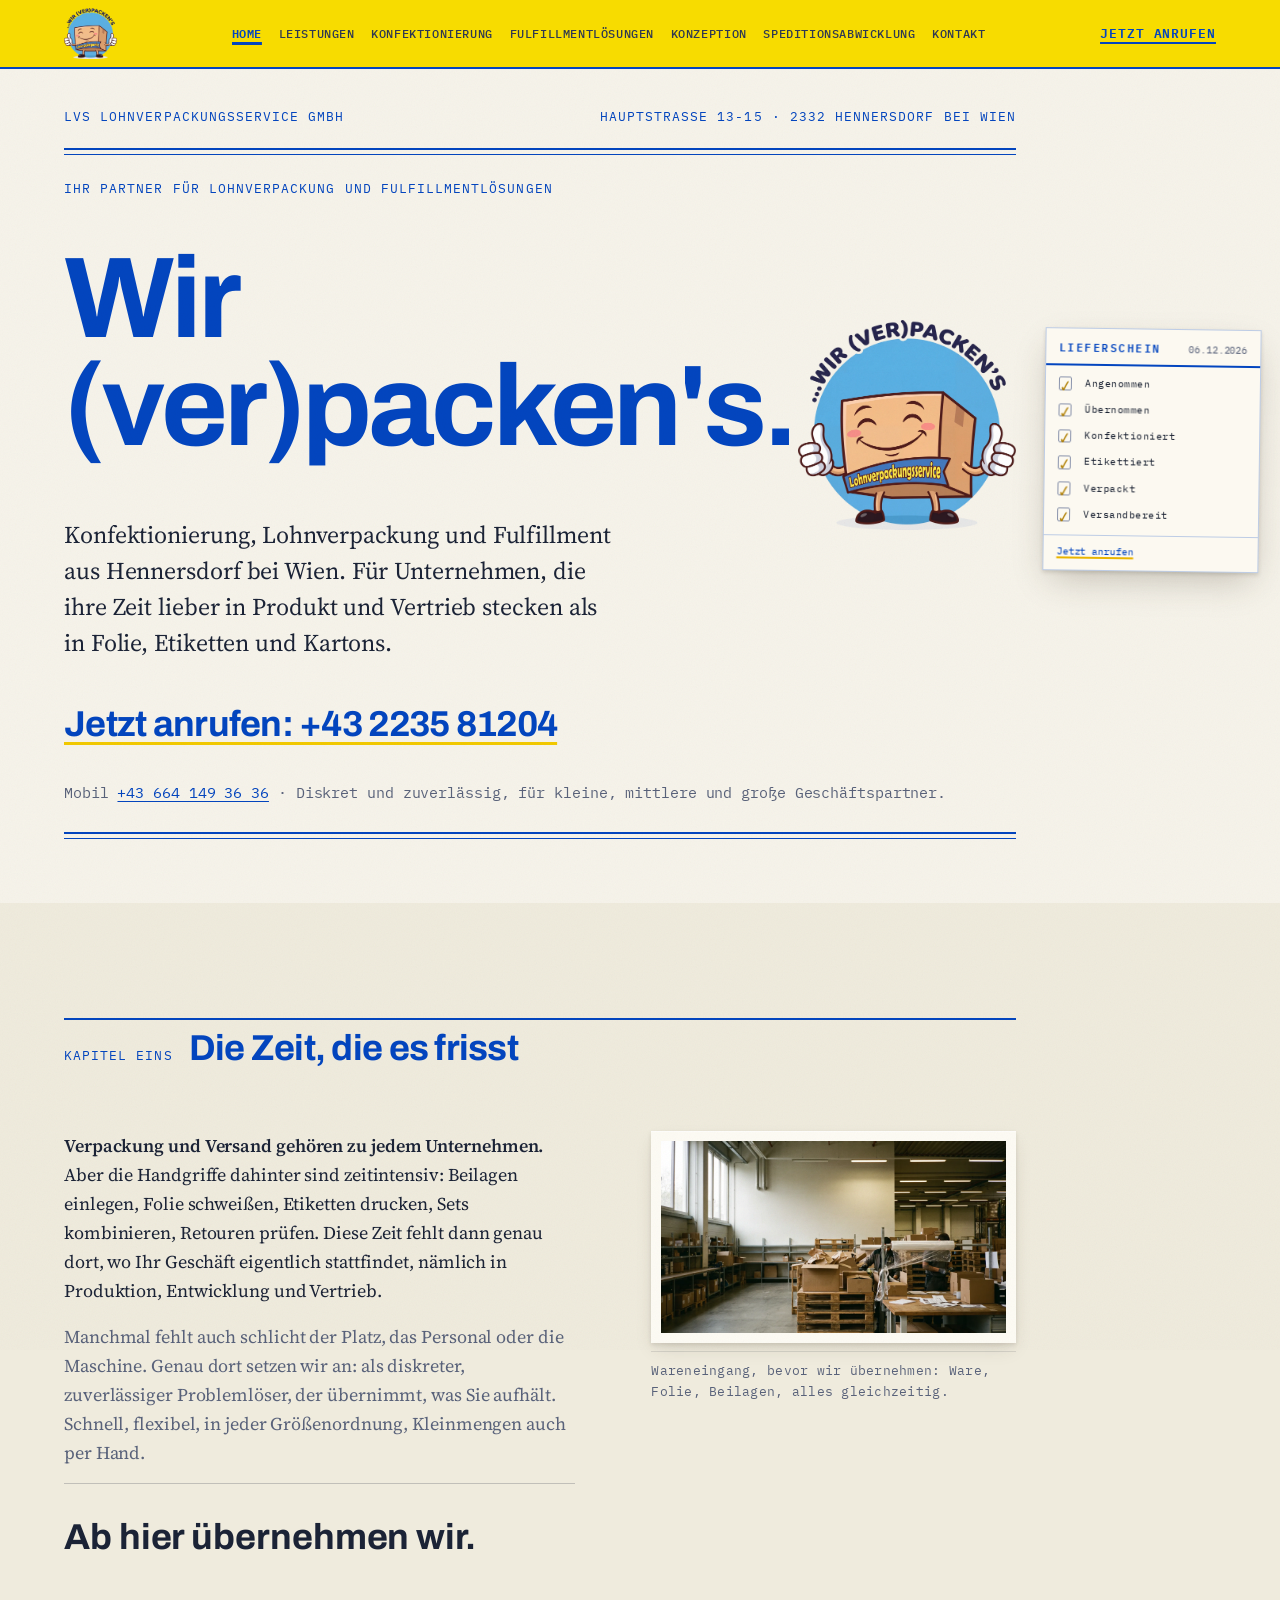
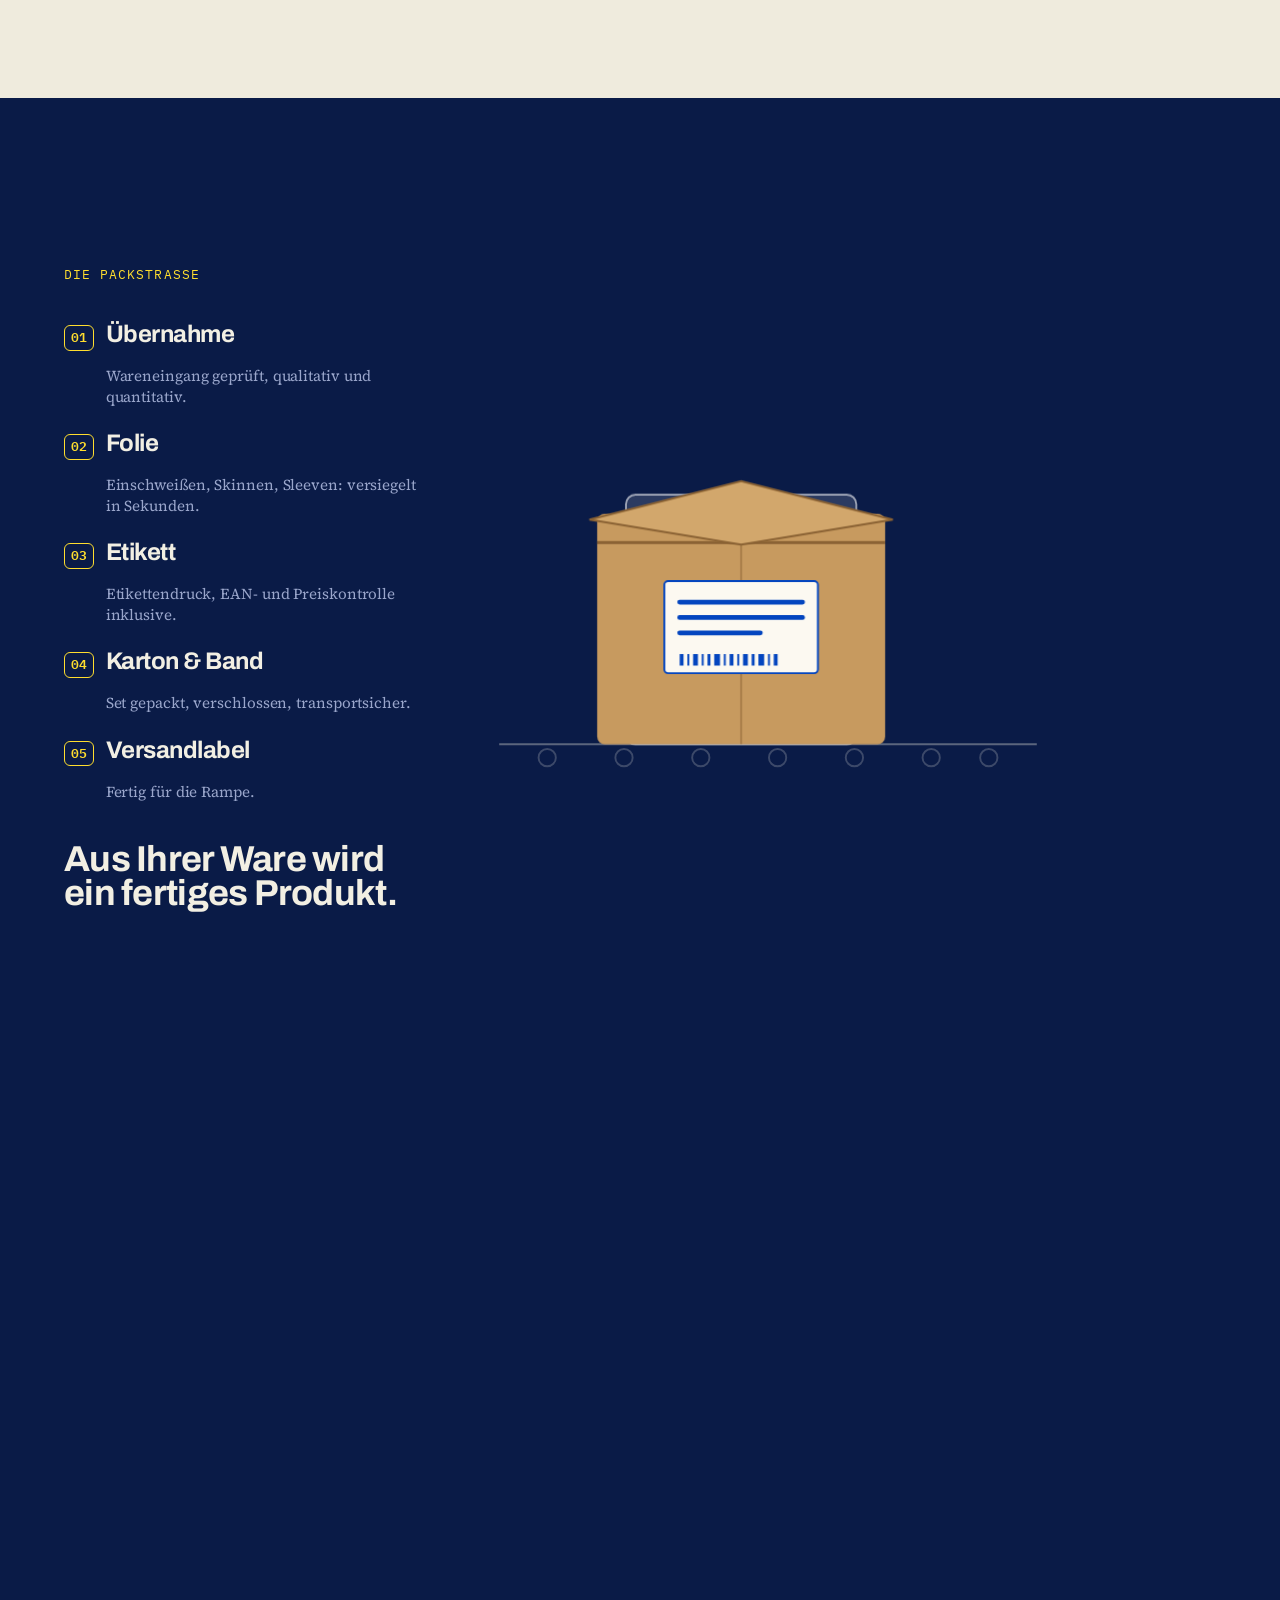
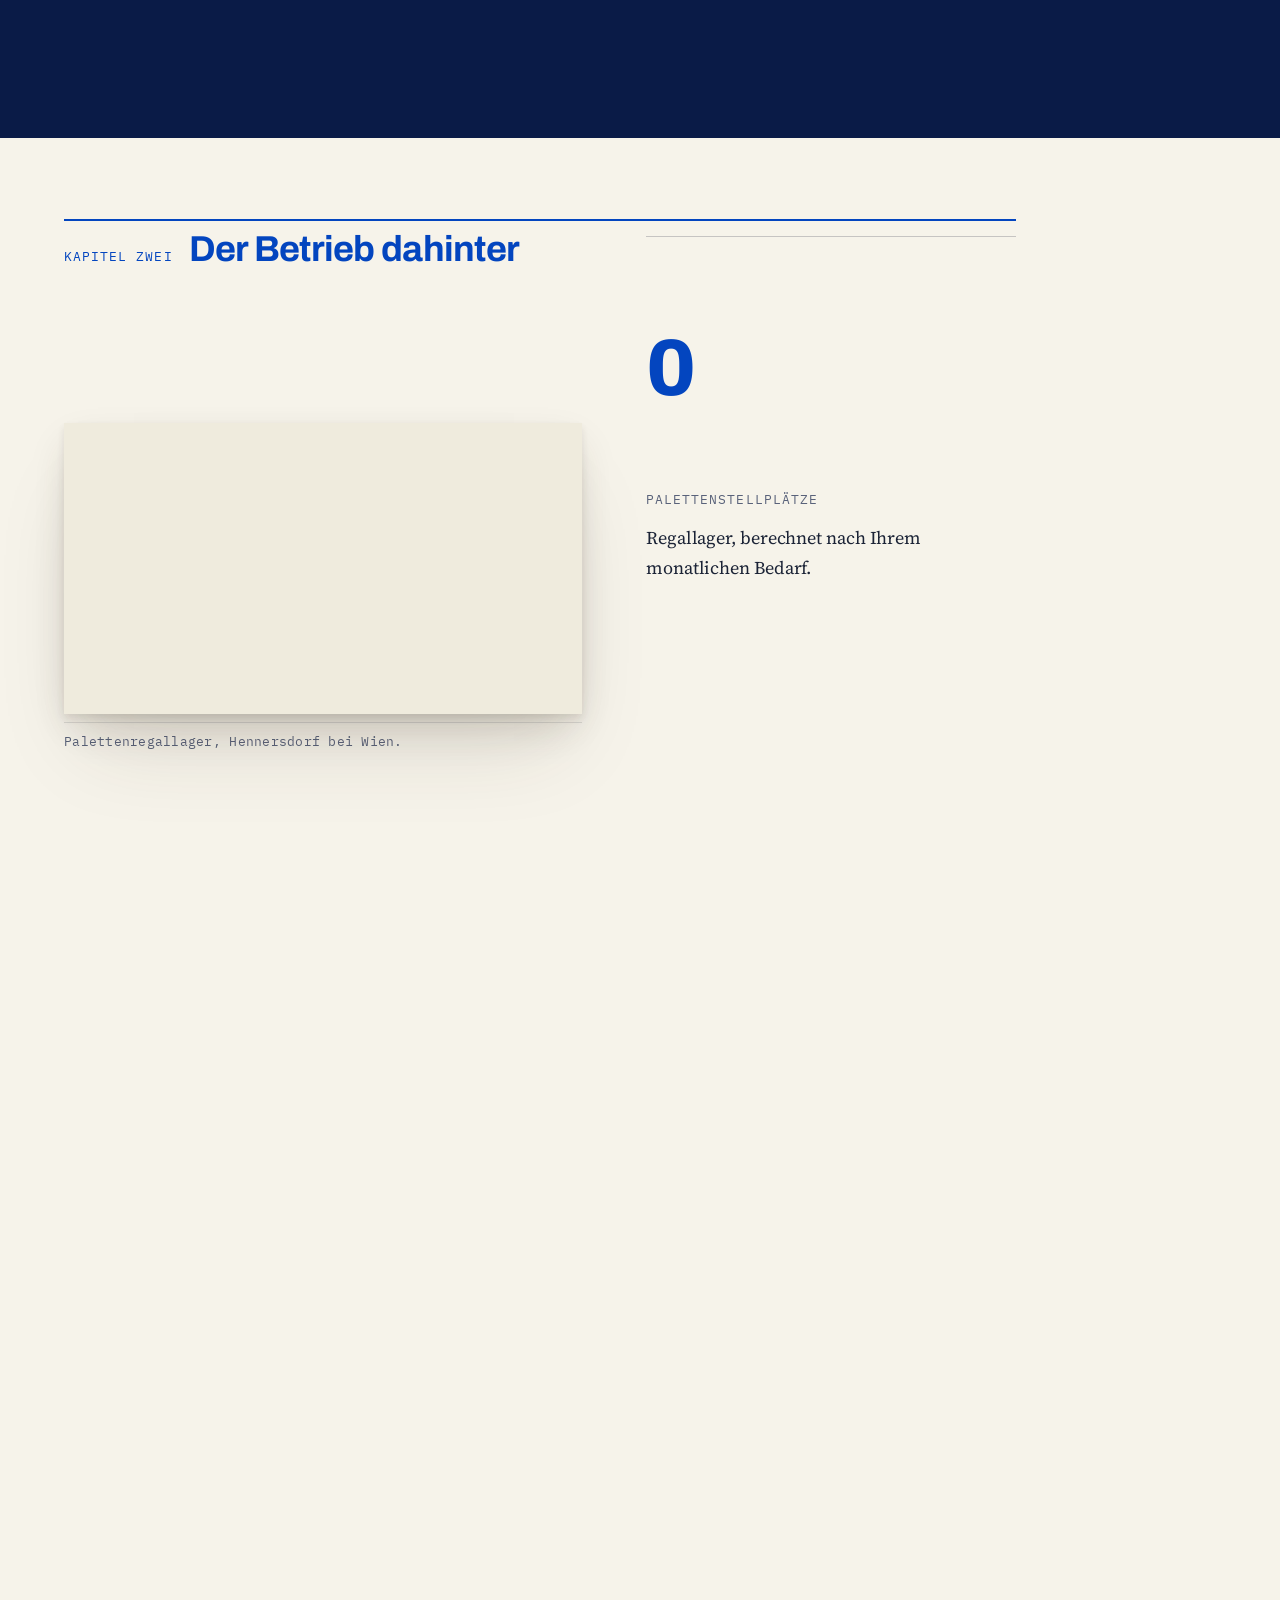
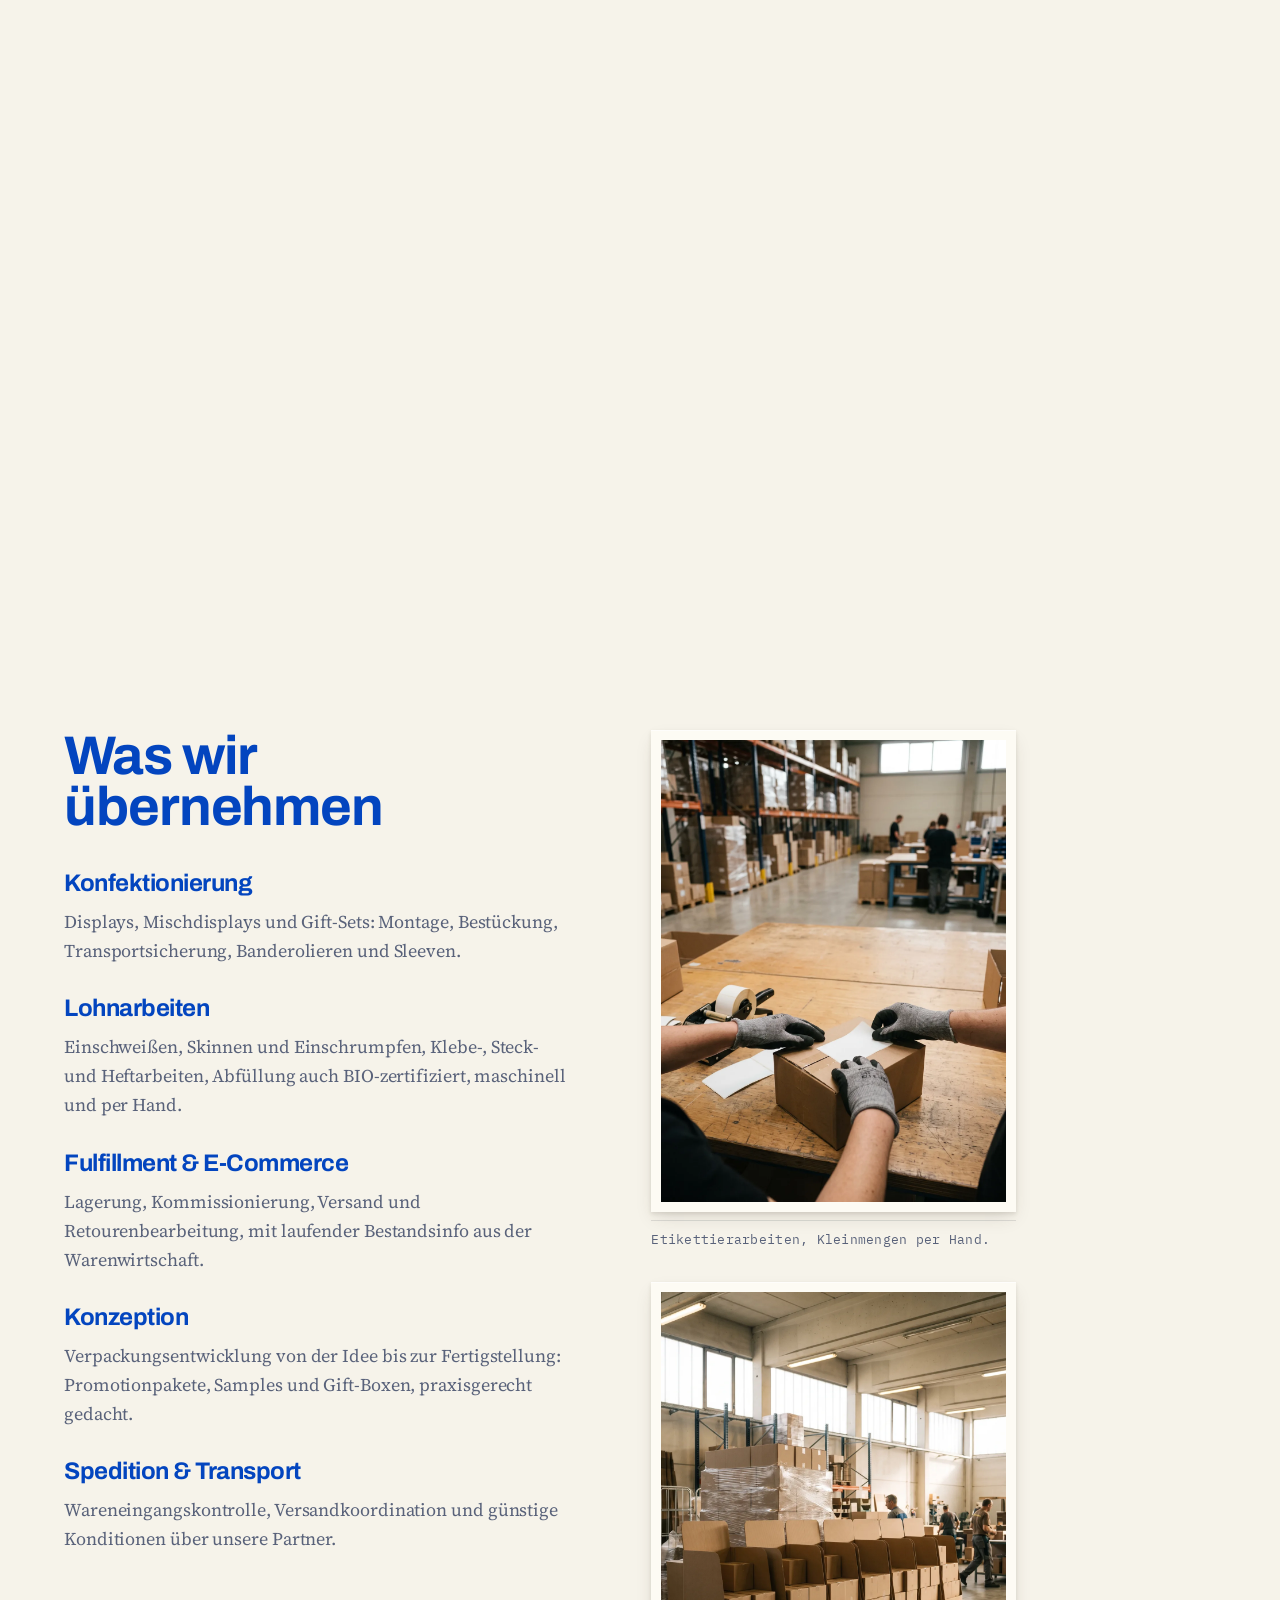
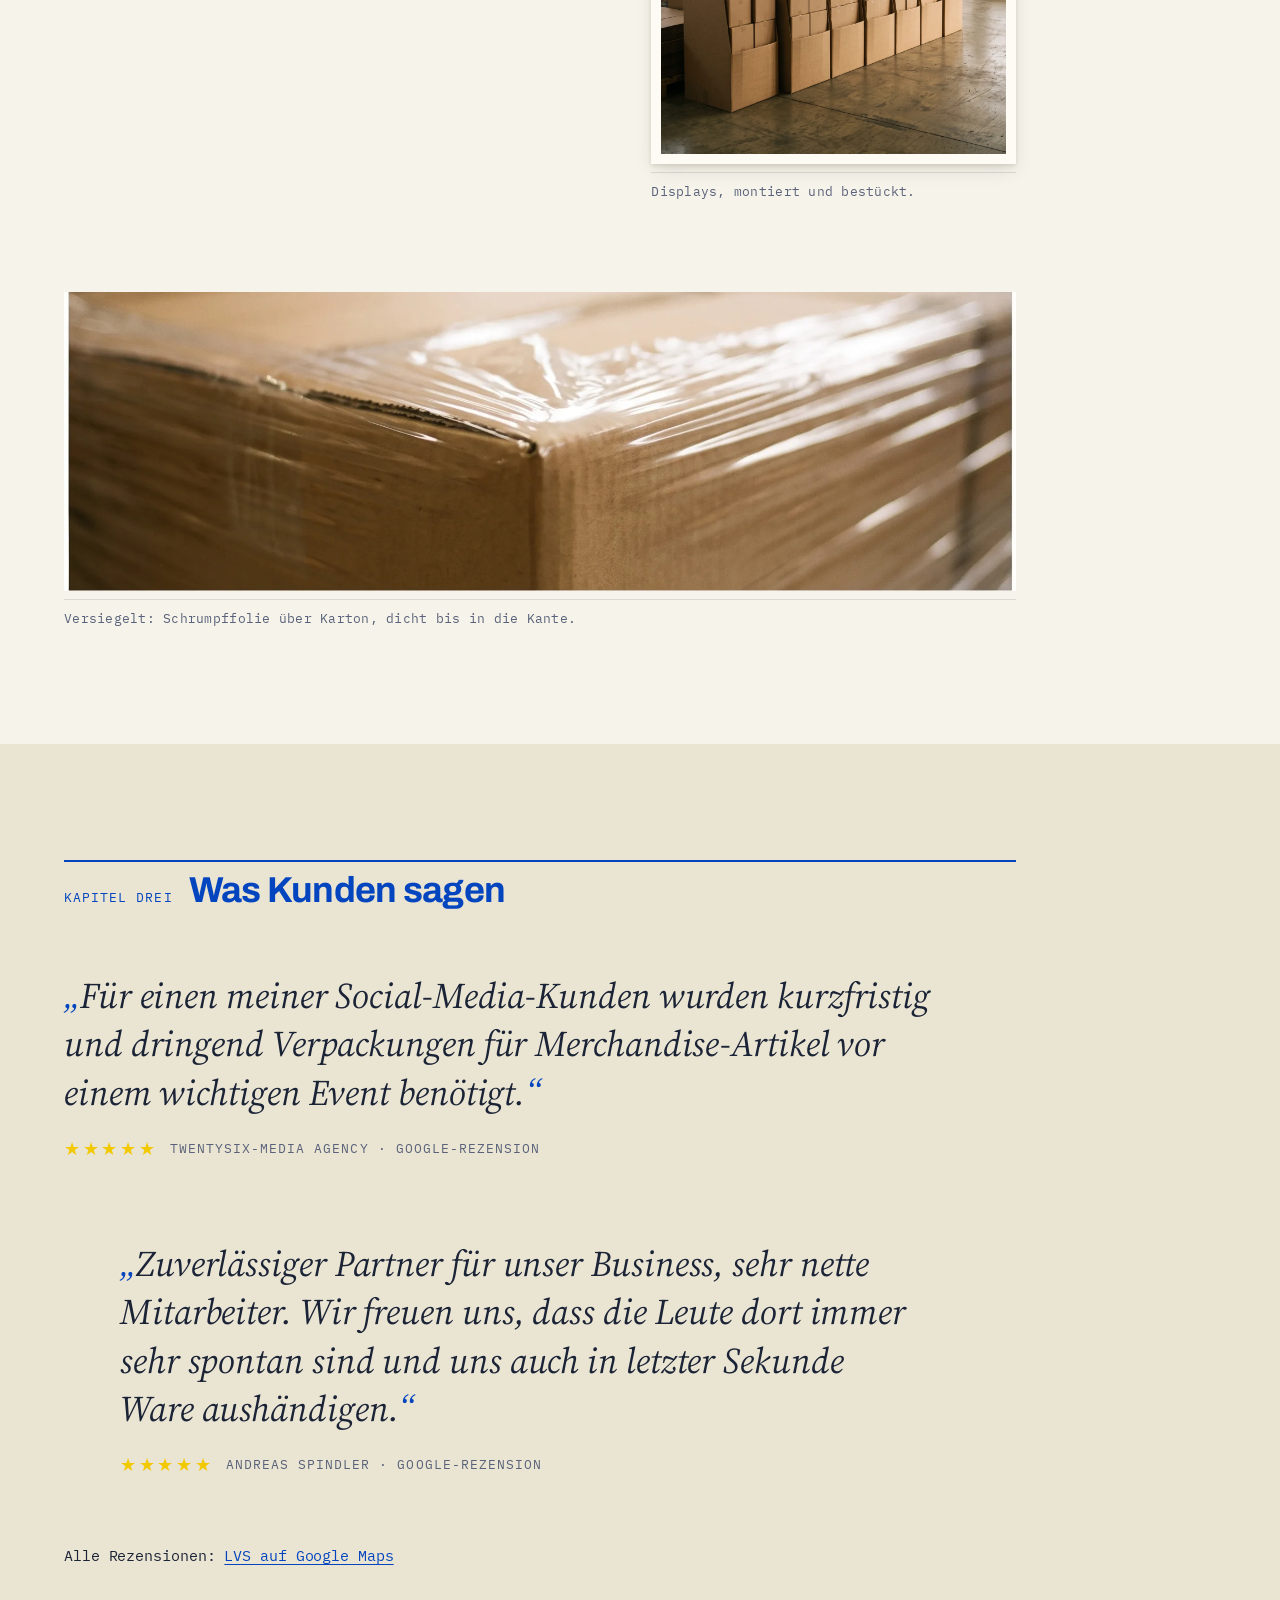
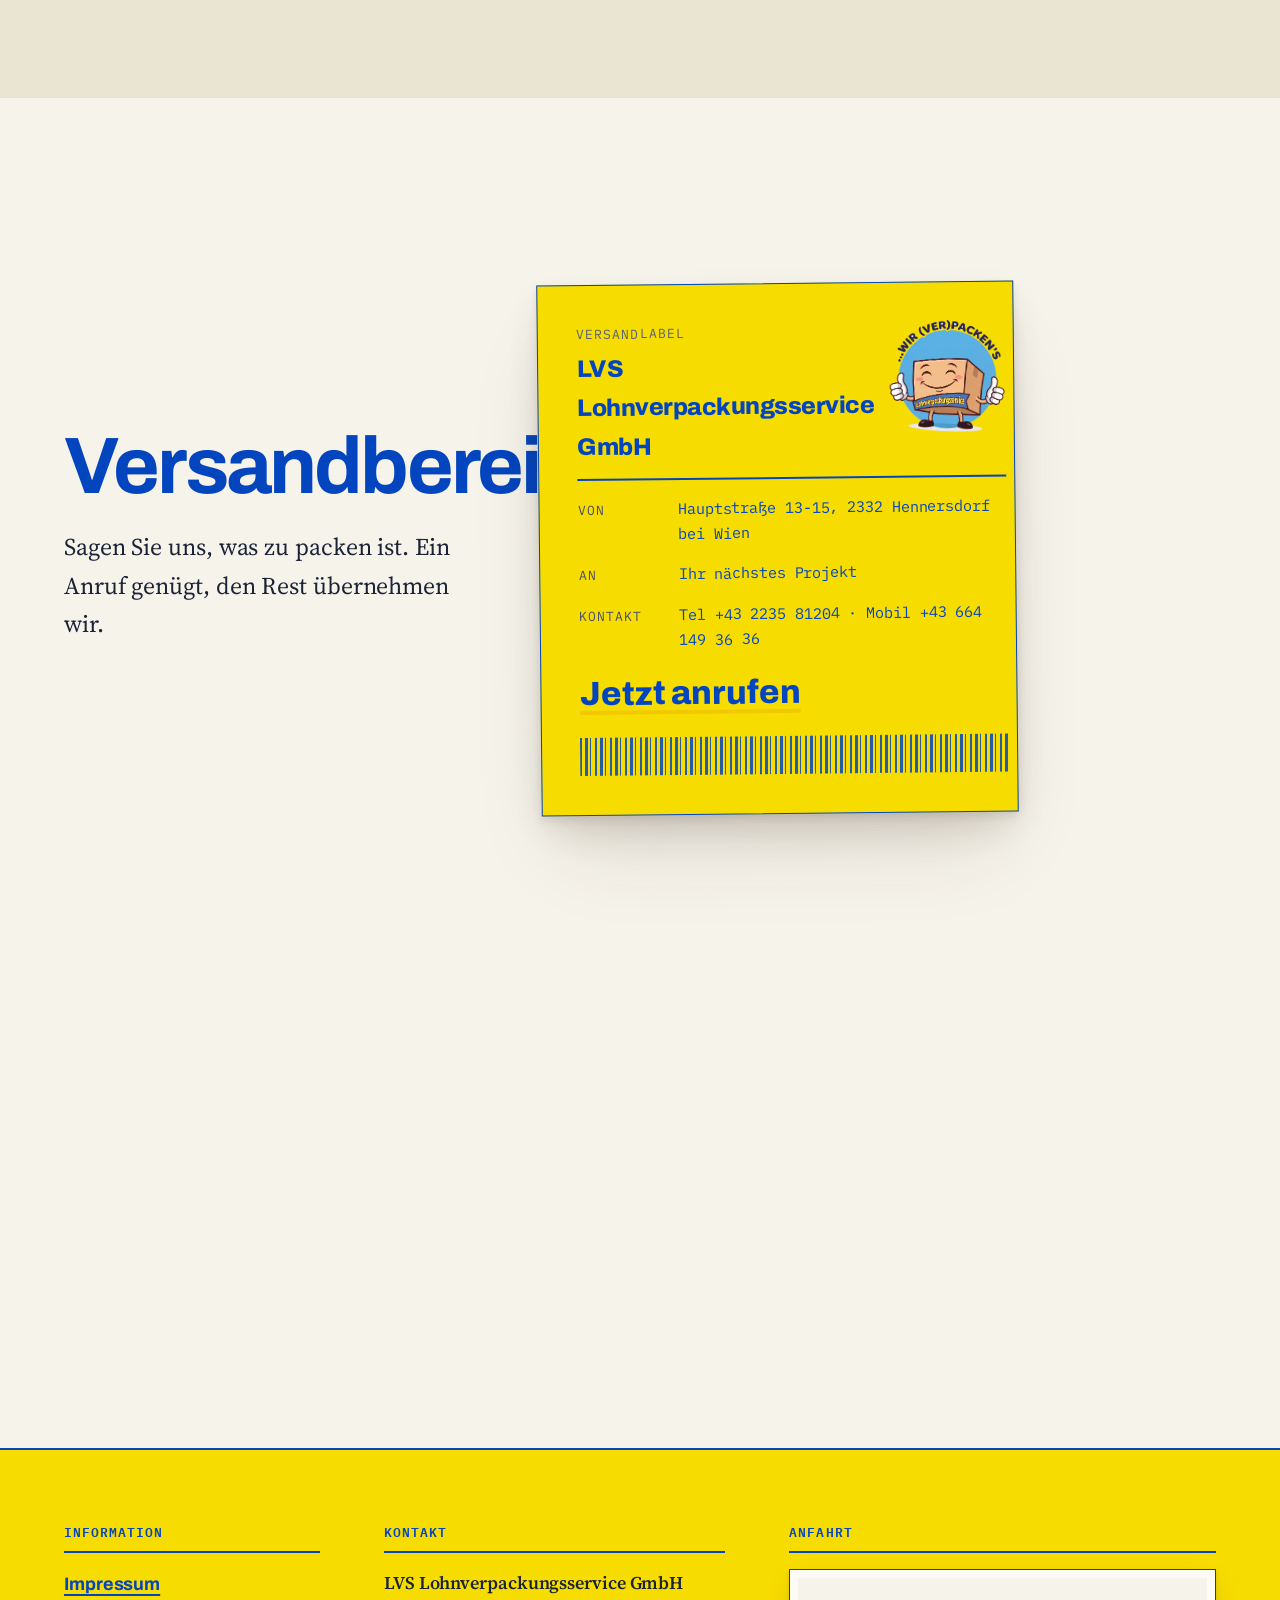
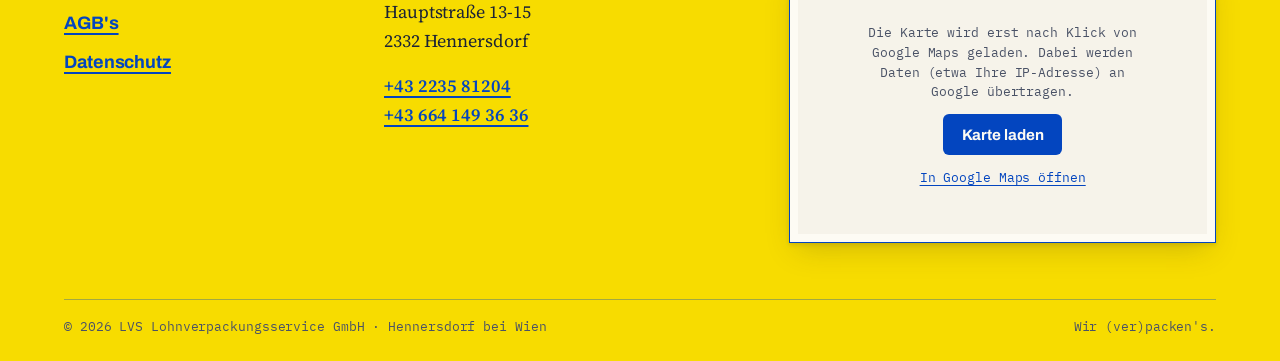
==== index.html @ 669ed577 "LVS Lohnverpackungsservice: Website-Relaunch Co-Authored-By: Claude Fable 5 <noreply@anthropic.com>" ====
<!doctype html>
<html lang="de">
<head>
<meta charset="utf-8">
<meta name="viewport" content="width=device-width, initial-scale=1, viewport-fit=cover">
<title>LVS Lohnverpackungsservice · Konfektionierung &amp; Fulfillment, Hennersdorf bei Wien</title>
<meta name="description" content="Konfektionierung, Lohnverpackung und Fulfillment aus Hennersdorf bei Wien. LVS Lohnverpackungsservice GmbH: Wir (ver)packen's.">
<link rel="icon" href="data:image/svg+xml,<svg xmlns='http://www.w3.org/2000/svg' viewBox='0 0 32 32'><rect width='32' height='32' rx='6' fill='%230345BF'/><rect x='7' y='10' width='18' height='13' rx='2' fill='%23F7DC00'/><path d='M7 14h18' stroke='%230345BF' stroke-width='2'/></svg>">
<link rel="stylesheet" href="assets/fonts.css">
<link rel="stylesheet" href="scrollcraft.css">
<link rel="stylesheet" href="site.css">
<style>
  /* ================= Startseite (Tokens + gemeinsames Vokabular: site.css) == */

  /* ================= Titelseite ================= */
  .cover { min-height: calc(100svh - var(--hdr-h)); display: flex; flex-direction: column; justify-content: space-between; padding-block: var(--sc-5) var(--sc-8); }
  .cover__mast { display: grid; gap: var(--sc-2); }
  .cover__main { display: grid; grid-template-columns: minmax(0, 1fr) auto; gap: clamp(3rem, 8vw, 9rem); align-items: center; }
  .cover__logo { width: clamp(10rem, 17vw, 15rem); height: auto; justify-self: end; }
  .cover__body { display: grid; gap: var(--sc-6); max-width: 62rem; }
  .cover__body h1 { font-size: var(--sc-t-4xl); }
  .cover__stand { font-size: var(--sc-t-lg); line-height: 1.5; max-width: 46ch; color: var(--sc-ink); }
  .cover__foot { display: grid; gap: var(--sc-3); }
  .cover__alt { font-family: var(--sc-font-mono); font-size: var(--sc-t-sm); color: var(--sc-ink-soft); }
  .cover__alt a { color: var(--lvs-blue); }

  /* ================= Kapitel: Spreads ================= */
  .spread { display: grid; grid-template-columns: minmax(0, 7fr) minmax(0, 5fr); gap: clamp(2rem, 6vw, 6rem); align-items: start; }
  .spread--flip { grid-template-columns: minmax(0, 5fr) minmax(0, 7fr); }
  .prose { font-size: var(--sc-t-base); max-width: var(--sc-measure); }
  .prose p { margin: 0 0 var(--sc-4); color: var(--sc-ink); }
  .prose .quiet { color: var(--sc-ink-soft); }
  .turn {
    font-family: var(--sc-font-display); font-weight: 700;
    font-size: var(--sc-t-xl); color: var(--lvs-blue);
    border-top: 1px solid var(--sc-hairline-strong);
    padding-top: var(--sc-5); margin-top: var(--sc-6);
  }

  /* ================= Packstraße (Peak) ================= */
  .pack-stage { display: grid; align-content: center; }
  .pack-grid {
    width: 100%; max-width: var(--sc-maxw); margin-inline: auto; padding-inline: var(--sc-gutter);
    padding-block: calc(var(--hdr-h) + 1.5rem) 1.5rem;
    display: grid; grid-template-columns: minmax(15rem, 22rem) minmax(0, 1fr);
    gap: clamp(1.5rem, 5vw, 5rem); align-items: center; height: 100%;
  }
  .stations { display: grid; gap: clamp(0.8rem, 1.9vh, 1.4rem); align-content: center; }
  .station { display: grid; grid-template-columns: auto 1fr; gap: var(--sc-3); align-items: baseline; }
  .station__no {
    font-family: var(--sc-font-mono); font-size: var(--sc-t-xs); font-weight: 600;
    color: var(--sc-accent); border: 1px solid currentColor; border-radius: var(--sc-r-sm);
    padding: 0.1em 0.45em;
  }
  .station__name { font-family: var(--sc-font-display); font-weight: 700; font-size: var(--sc-t-lg); letter-spacing: var(--sc-track-snug); }
  .station__note { grid-column: 2; font-size: var(--sc-t-sm); line-height: 1.35; color: var(--sc-ink-soft); font-family: var(--sc-font-text); }
  .pack-close { margin-top: clamp(1rem, 2.6vh, 2rem); }
  .pack-close .sc-display { color: var(--sc-ink); font-size: var(--sc-t-xl); }

  /* Das Objekt: Montage unter dem Rad. Alle Fenster laufen über --sc-p. */
  .parcel-wrap { display: grid; place-items: center; }
  .parcel { width: min(50vw, 64vh, 38rem); aspect-ratio: 1; position: relative; }
  .parcel svg { width: 100%; height: 100%; overflow: visible; }

  #packstrasse {
    --p: var(--sc-p, 0);
    --arrive: clamp(0, (var(--p) - 0.015) * 6, 1);
    --foil:  clamp(0, (var(--p) - 0.16) * 6.5, 1);
    --lab:   clamp(0, (var(--p) - 0.38) * 7,   1);
    --boxf:  clamp(0, (var(--p) - 0.56) * 9,   1);
    --lid:   clamp(0, (var(--p) - 0.68) * 13,  1);
    --tape:  clamp(0, (var(--p) - 0.76) * 13,  1);
    --ship:  clamp(0, (var(--p) - 0.85) * 15,  1);
    --slide: calc(var(--p) * 3.5rem - 1.75rem);
  }
  .parcel__g { transform: translateX(var(--slide)); }
  .pk-foil    { opacity: var(--foil); }
  .pk-foil-gloss { transform: translateX(calc((1 - var(--foil)) * -140px)); opacity: calc(var(--foil) * 0.9); }
  .pk-label   { opacity: var(--lab); transform: translate(calc((1 - var(--lab)) * 90px), calc((1 - var(--lab)) * -14px)) rotate(calc((1 - var(--lab)) * 6deg)); }
  .pk-boxfront{ opacity: var(--boxf); transform: translateY(calc((1 - var(--boxf)) * 110px)); }
  .pk-lid     { opacity: var(--lid); transform: translateY(calc((1 - var(--lid)) * -90px)); }
  .pk-tape    { transform: scaleX(var(--tape)); transform-origin: 142px 224px; opacity: var(--tape); }
  .pk-ship    { opacity: var(--ship); transform: scale(calc(1.25 - var(--ship) * 0.25)) rotate(calc((1 - var(--ship)) * -5deg)); transform-origin: 300px 258px; }
  .pk-inner   {
    opacity: calc(var(--arrive) * (1 - var(--boxf) * 0.85));
    transform: translateX(calc((1 - var(--arrive)) * -150px));
  }
  .parcel [class^="pk-"] { will-change: transform, opacity; }

  /* Stationslicht aus demselben Takt */
  #packstrasse .station { opacity: 0.34; transition: opacity 200ms var(--sc-ease-out); }
  #packstrasse .station.is-on { opacity: 1; }

  /* ================= Betrieb ================= */
  .betrieb-grid {
    width: 100%; max-width: var(--sc-maxw); margin-inline: auto; padding-inline: var(--sc-gutter);
    display: grid; grid-template-columns: minmax(0, 7fr) minmax(0, 5fr);
    gap: clamp(2rem, 5vw, 5rem); align-items: center; height: 100%;
  }
  .betrieb-head { position: absolute; inset: 0 0 auto 0; padding-top: calc(var(--hdr-h) + var(--sc-4)); }
  .clipfig { position: relative; }
  .clipfig__frame { position: relative; aspect-ratio: 16 / 9; overflow: clip; background: var(--lvs-paper-2); box-shadow: var(--sc-e3); }
  .stat-stack { display: grid; gap: var(--sc-5); }
  .stat { border-top: 1px solid var(--sc-hairline-strong); padding-top: var(--sc-3); }
  .stat__num { font-family: var(--sc-font-display); font-weight: 800; font-size: var(--sc-t-3xl); line-height: 1; color: var(--lvs-blue); font-variant-numeric: tabular-nums; }
  .stat__label { font-family: var(--sc-font-mono); font-size: var(--sc-t-xs); text-transform: uppercase; letter-spacing: var(--sc-track-wide); color: var(--sc-ink-soft); margin-top: var(--sc-2); }
  .stat__line { font-size: var(--sc-t-base); color: var(--sc-ink); margin-top: var(--sc-1); }

  /* Leistungen */
  .leistungen { padding-block: var(--sc-6) var(--sc-section); }
  .svc-grid { display: grid; grid-template-columns: minmax(0, 7fr) minmax(0, 5fr); gap: clamp(2rem, 6vw, 6rem); }
  .svc dl { margin: 0; display: grid; gap: var(--sc-5); }
  .svc dt { font-family: var(--sc-font-display); font-weight: 700; font-size: var(--sc-t-lg); color: var(--lvs-blue); letter-spacing: var(--sc-track-snug); }
  .svc dd { margin: var(--sc-1) 0 0; color: var(--sc-ink-soft); max-width: 56ch; }
  .svc-figs { display: grid; gap: var(--sc-6); align-content: start; }
  .band { margin-top: clamp(3rem, 7vw, 6rem); }
  .band img { width: 100%; height: auto; }

  /* ================= Stimmen ================= */
  .quotes { display: grid; gap: clamp(3rem, 6vw, 5rem); }
  .quote { max-width: 56rem; }
  .quote--right { margin-left: auto; text-align: left; }
  .quote blockquote {
    margin: 0;
    font-family: var(--sc-font-text); font-style: italic; font-weight: 400;
    font-size: var(--sc-t-xl); line-height: 1.35; color: var(--sc-ink);
    text-wrap: pretty;
  }
  .quote blockquote::before { content: "„"; color: var(--lvs-blue); font-weight: 600; }
  .quote blockquote::after { content: "“"; color: var(--lvs-blue); font-weight: 600; }
  .quote figcaption { border: 0; padding: 0; margin-top: var(--sc-4); display: flex; gap: var(--sc-3); align-items: center; flex-wrap: wrap; }
  .stars { color: var(--sc-accent); letter-spacing: 0.15em; font-size: var(--sc-t-base); }
  .quote cite { font-style: normal; font-family: var(--sc-font-mono); font-size: var(--sc-t-xs); text-transform: uppercase; letter-spacing: var(--sc-track-wide); color: var(--sc-ink-soft); }
  .google-line { margin-top: clamp(2.5rem, 5vw, 4rem); font-family: var(--sc-font-mono); font-size: var(--sc-t-sm); }
  .google-line a { color: var(--lvs-blue); }

  /* ================= Schluss: Versandlabel ================= */
  .close-stage { display: grid; align-content: center; }
  .close-grid {
    width: 100%; max-width: var(--sc-maxw); margin-inline: auto; padding-inline: var(--sc-gutter);
    display: grid; grid-template-columns: minmax(0, 5fr) minmax(0, 6fr);
    gap: clamp(2rem, 6vw, 6rem); align-items: center;
  }
  .close-copy h2 { font-size: var(--sc-t-3xl); }
  .close-copy p { font-size: var(--sc-t-lg); color: var(--sc-ink); max-width: 40ch; }
  .label-card {
    background: var(--lvs-yellow); color: var(--lvs-blue);
    box-shadow: var(--sc-e3);
    padding: clamp(1.25rem, 3vw, 2.5rem);
    border: 1px solid var(--lvs-blue);
    display: grid; gap: var(--sc-4);
    position: relative;
    transform: rotate(-0.6deg);
  }
  .label-card__head { display: flex; justify-content: space-between; align-items: start; gap: var(--sc-4); border-bottom: 2px solid var(--lvs-blue); padding-bottom: var(--sc-3); }
  .label-card__head .name { font-family: var(--sc-font-display); font-weight: 800; font-size: var(--sc-t-lg); letter-spacing: var(--sc-track-snug); }
  .label-row { display: grid; grid-template-columns: 5.5rem 1fr; gap: var(--sc-3); font-family: var(--sc-font-mono); font-size: var(--sc-t-sm); align-items: baseline; }
  .label-row .k { font-size: var(--sc-t-xs); text-transform: uppercase; letter-spacing: var(--sc-track-wide); color: #4A5266; }
  .label-cta {
    font-family: var(--sc-font-display); font-weight: 800;
    font-size: clamp(1.4rem, 2.6vw, 2.1rem);
    color: var(--lvs-blue);
    text-decoration-thickness: 4px; text-decoration-color: var(--sc-accent); text-underline-offset: 0.18em;
    width: fit-content;
  }
  .label-cta:hover { text-decoration-color: var(--lvs-blue); }
  .label-cta:active { transform: translateY(1px); }
  .helmi-stamp {
    width: clamp(6rem, 9vw, 8rem); flex: none;
    display: grid; place-items: center; transform: rotate(3deg);
  }
  .helmi-stamp img { width: 100%; height: auto; }
  .barcode { height: 2.4rem; background: repeating-linear-gradient(90deg, var(--lvs-blue) 0 2px, transparent 2px 5px, var(--lvs-blue) 5px 8px, transparent 8px 10px, var(--lvs-blue) 10px 11px, transparent 11px 15px); opacity: 0.85; }

  /* ================= Der Lieferschein (Signature Move) ================= */
  .docket {
    position: fixed; top: 50%; right: clamp(0.6rem, 1.6vw, 1.6rem);
    transform: translateY(-50%) rotate(0.8deg);
    z-index: var(--sc-z-chrome);
    width: 13.5rem;
    background: #FCF9F1; color: #1C2434;
    box-shadow: 0 2px 4px hsl(38 30% 18% / 0.16), 0 14px 34px -8px hsl(38 30% 18% / 0.28);
    border: 1px solid rgba(3, 69, 191, 0.25);
    font-family: var(--sc-font-mono);
    transition: opacity 500ms var(--sc-ease-out), transform 500ms var(--sc-ease-out);
  }
  .docket--gone { opacity: 0; transform: translateY(-46%) rotate(2.5deg); pointer-events: none; }
  .docket__head { border-bottom: 2px solid #0345BF; padding: 0.55rem 0.8rem 0.45rem; color: #0345BF; display: flex; justify-content: space-between; align-items: baseline; }
  .docket__title { font-size: 0.66rem; font-weight: 600; letter-spacing: 0.14em; }
  .docket__date { font-size: 0.6rem; color: #59627A; }
  .docket__list { list-style: none; margin: 0; padding: 0.35rem 0 0.45rem; }
  .docket__list a {
    display: grid; grid-template-columns: 1.15rem 1fr; gap: 0.5rem; align-items: center;
    padding: 0.3rem 0.8rem; font-size: 0.64rem; letter-spacing: 0.05em;
    text-decoration: none; color: #59627A;
  }
  .docket__list a:hover { color: #0345BF; }
  .docket__box { width: 0.85rem; height: 0.85rem; border: 1px solid #8A93AC; border-radius: 2px; display: grid; place-items: center; position: relative; }
  .docket__tick {
    position: absolute; inset: -0.34rem; display: grid; place-items: center;
    color: #B07E00; font-size: 0.98rem; font-weight: 600;
    opacity: 0; transform: scale(1.7) rotate(-14deg);
  }
  .is-stamped .docket__tick { opacity: 1; transform: scale(1) rotate(-8deg); transition: opacity 160ms var(--sc-ease-out), transform 260ms var(--sc-ease-out); }
  .is-stamped { color: #1C2434 !important; }
  .docket__tel { display: block; border-top: 1px solid rgba(3,69,191,0.25); padding: 0.5rem 0.8rem 0.55rem; font-size: 0.64rem; color: #0345BF; text-decoration-thickness: 2px; text-decoration-color: #E9B400; text-underline-offset: 0.2em; }

  /* ================= Responsiv ================= */
  @media (min-width: 961px) {
    :root { --chrome-r: 12.5rem; }
    .sc-wrap, .pack-grid, .betrieb-grid, .close-grid {
      padding-right: calc(var(--sc-gutter) + var(--chrome-r));
    }
  }
  @media (max-width: 1180px) {
    .docket { width: 11.5rem; }
  }
  @media (max-width: 960px) {
    .docket {
      top: auto; bottom: 0; right: 0; left: 0; width: auto;
      transform: none; border: 0; border-top: 1px solid rgba(3,69,191,0.3);
      display: flex; align-items: center; gap: 0.25rem;
    }
    .docket--gone { transform: translateY(100%); }
    .docket__head { border: 0; padding: 0.5rem 0.6rem; }
    .docket__date { display: none; }
    .docket__list { display: flex; flex: 1; padding: 0; justify-content: space-evenly; }
    .docket__list a { padding: 0.5rem 0.2rem; grid-template-columns: auto; }
    .docket__list .docket__name { display: none; }
    .docket__tel { border: 0; padding: 0.5rem 0.8rem; white-space: nowrap; }
    main { padding-bottom: 3rem; }
  }
  @media (max-width: 860px) {
    .cover__body h1 { font-size: var(--sc-t-2xl); }
    .cover__main { grid-template-columns: 1fr; }
    .cover__logo { width: 9rem; justify-self: start; order: -1; }
    .spread, .spread--flip, .svc-grid, .betrieb-grid, .close-grid { grid-template-columns: 1fr; }
    .betrieb-grid { align-content: center; gap: 1.25rem; }
    .pack-grid { grid-template-columns: 1fr; align-content: center; gap: 1rem; }
    .parcel { width: min(78vw, 44vh); margin-inline: auto; }
    .stations { gap: 0.6rem; }
    .station__note { display: none; }
    .station__name { font-size: var(--sc-t-base); }
    .pack-close .sc-display { font-size: var(--sc-t-xl); }
    .quote--right { margin-left: 0; }
    .close-foot { position: static; padding: var(--sc-5) 0 0; }
  }

  /* ================= Reduzierte Bewegung ================= */
  @media (prefers-reduced-motion: reduce) {
    #packstrasse { --arrive: 1; --foil: 1; --lab: 1; --boxf: 1; --lid: 1; --tape: 1; --ship: 1; --slide: 0px; }
    #packstrasse .station { opacity: 1; }
    .parcel [class^="pk-"] { transform: none !important; }
  }
</style>
</head>
<body>

<div class="sc-grain" aria-hidden="true"></div>

<header class="site-head">
  <a class="site-head__brand" href="index.html">
    <img src="assets/logo.webp" width="1100" height="1058" alt="">
    <span>LVS Lohnverpackungsservice</span>
  </a>
  <nav class="site-head__nav" aria-label="Hauptnavigation">
    <a href="index.html" aria-current="page">Home</a>
    <a href="leistungen.html">Leistungen</a>
    <a href="konfektionierung.html">Konfektionierung</a>
    <a href="fulfillmentloesungen.html">Fulfillmentlösungen</a>
    <a href="konzeption.html">Konzeption</a>
    <a href="speditionsabwicklung.html">Speditionsabwicklung</a>
    <a href="kontakt.html">Kontakt</a>
  </nav>
  <a class="site-head__tel" href="tel:+43223581204">Jetzt anrufen</a>
</header>

<!-- Der Lieferschein: Signatur-Chrome. Stempelt Stationen ab, springt Kapitel an. -->
<aside class="docket" id="docket" aria-label="Lieferschein: Fortschritt und Kapitelnavigation">
  <div class="docket__head">
    <span class="docket__title">LIEFERSCHEIN</span>
    <span class="docket__date" id="docket-date"></span>
  </div>
  <ol class="docket__list">
    <li><a href="#start" data-station="1"><span class="docket__box"><span class="docket__tick">✓</span></span><span class="docket__name">Angenommen</span></a></li>
    <li><a href="#problem" data-station="2"><span class="docket__box"><span class="docket__tick">✓</span></span><span class="docket__name">Übernommen</span></a></li>
    <li><a href="#packstrasse" data-station="3"><span class="docket__box"><span class="docket__tick">✓</span></span><span class="docket__name">Konfektioniert</span></a></li>
    <li><a href="#packstrasse" data-station="4"><span class="docket__box"><span class="docket__tick">✓</span></span><span class="docket__name">Etikettiert</span></a></li>
    <li><a href="#betrieb" data-station="5"><span class="docket__box"><span class="docket__tick">✓</span></span><span class="docket__name">Verpackt</span></a></li>
    <li><a href="#kontakt" data-station="6"><span class="docket__box"><span class="docket__tick">✓</span></span><span class="docket__name">Versandbereit</span></a></li>
  </ol>
  <a class="docket__tel" href="tel:+43223581204">Jetzt anrufen</a>
</aside>

<main id="top">

  <!-- ============ TITELSEITE ============ -->
  <section id="start" class="ch ch--paper">
    <div class="sc-wrap cover">
      <header class="cover__mast" data-sc-in>
        <p class="folio"><span>LVS Lohnverpackungsservice GmbH</span><span>Hauptstraße 13-15 · 2332 Hennersdorf bei Wien</span></p>
        <div class="rule-double" aria-hidden="true"></div>
      </header>
      <div class="cover__main">
        <div class="cover__body" data-sc-in data-sc-stagger="90">
          <p class="sc-label" style="color: var(--lvs-blue);">Ihr Partner für Lohnverpackung und Fulfillmentlösungen</p>
          <h1 class="sc-display sc-display--xl">Wir (ver)packen's.</h1>
          <p class="cover__stand">Konfektionierung, Lohnverpackung und Fulfillment aus Hennersdorf bei Wien. Für Unternehmen, die ihre Zeit lieber in Produkt und Vertrieb stecken als in Folie, Etiketten und Kartons.</p>
        </div>
        <img class="cover__logo" data-sc-in src="assets/logo.webp" width="1100" height="1058" alt="LVS-Logo: Helmi, der lachende Karton mit zwei Daumen hoch, darüber der Schriftzug Wir (ver)packen's">
      </div>
      <footer class="cover__foot" data-sc-in>
        <a class="cta-line" href="tel:+43223581204">Jetzt anrufen: +43 2235 81204</a>
        <p class="cover__alt">Mobil <a href="tel:+436641493636">+43 664 149 36 36</a> · Diskret und zuverlässig, für kleine, mittlere und große Geschäftspartner.</p>
        <div class="rule-double" aria-hidden="true"></div>
      </footer>
    </div>
  </section>

  <!-- ============ KAPITEL: DAS PROBLEM ============ -->
  <section id="problem" class="ch ch--paper2 sc-section">
    <div class="sc-wrap">
      <div class="intertitle" data-sc-in>
        <span class="sc-label">Kapitel eins</span>
        <h2 class="sc-display">Die Zeit, die es frisst</h2>
      </div>
      <div class="spread">
        <div class="prose" data-sc-in data-sc-stagger="80">
          <p><strong>Verpackung und Versand gehören zu jedem Unternehmen.</strong> Aber die Handgriffe dahinter sind zeitintensiv: Beilagen einlegen, Folie schweißen, Etiketten drucken, Sets kombinieren, Retouren prüfen. Diese Zeit fehlt dann genau dort, wo Ihr Geschäft eigentlich stattfindet, nämlich in Produktion, Entwicklung und Vertrieb.</p>
          <p class="quiet">Manchmal fehlt auch schlicht der Platz, das Personal oder die Maschine. Genau dort setzen wir an: als diskreter, zuverlässiger Problemlöser, der übernimmt, was Sie aufhält. Schnell, flexibel, in jeder Größenordnung, Kleinmengen auch per Hand.</p>
          <p class="turn">Ab hier übernehmen wir.</p>
        </div>
        <figure data-sc-reveal="up" data-sc-reveal-at="0.1 0.45">
          <div class="fig-frame">
            <img src="assets/chaos.webp" width="1920" height="1072" alt="Wareneingang mit offenen Kartons, Folienrollen und Beilagen auf Paletten und Werktischen">
          </div>
          <figcaption>Wareneingang, bevor wir übernehmen: Ware, Folie, Beilagen, alles gleichzeitig.</figcaption>
        </figure>
      </div>
    </div>
  </section>

  <!-- ============ PEAK: DIE PACKSTRASSE ============ -->
  <section id="packstrasse" class="ch ch--dark" data-sc-act="pin" data-sc-span="3.6">
    <div data-sc-stage class="pack-stage">
      <div class="pack-grid">
        <div class="stations">
          <p class="sc-label" style="color: var(--sc-accent);" data-sc-cue="0 1 0 0.08" data-sc-rise="0">Die Packstraße</p>
          <div class="station" data-on="0"><span class="station__no">01</span><span class="station__name">Übernahme</span><span class="station__note">Wareneingang geprüft, qualitativ und quantitativ.</span></div>
          <div class="station" data-on="0.16"><span class="station__no">02</span><span class="station__name">Folie</span><span class="station__note">Einschweißen, Skinnen, Sleeven: versiegelt in Sekunden.</span></div>
          <div class="station" data-on="0.38"><span class="station__no">03</span><span class="station__name">Etikett</span><span class="station__note">Etikettendruck, EAN- und Preiskontrolle inklusive.</span></div>
          <div class="station" data-on="0.56"><span class="station__no">04</span><span class="station__name">Karton &amp; Band</span><span class="station__note">Set gepackt, verschlossen, transportsicher.</span></div>
          <div class="station" data-on="0.85"><span class="station__no">05</span><span class="station__name">Versandlabel</span><span class="station__note">Fertig für die Rampe.</span></div>
          <div class="pack-close" data-sc-cue="0.66 1 0.12 0.28">
            <h2 class="sc-display sc-display--md">Aus Ihrer Ware wird ein fertiges Produkt.</h2>
          </div>
        </div>
        <div class="parcel-wrap">
          <div class="parcel" role="img" aria-label="Illustration: Ein Produktstapel wird Schritt für Schritt foliert, etikettiert, verpackt und mit Versandlabel versehen">
            <svg viewBox="0 0 600 600" fill="none" xmlns="http://www.w3.org/2000/svg" aria-hidden="true">
              <!-- Rollenbahn -->
              <line x1="20" y1="470" x2="580" y2="470" stroke="currentColor" stroke-opacity="0.35" stroke-width="2"/>
              <g stroke="currentColor" stroke-opacity="0.22" stroke-width="2">
                <circle cx="70" cy="484" r="9"/><circle cx="150" cy="484" r="9"/><circle cx="230" cy="484" r="9"/>
                <circle cx="310" cy="484" r="9"/><circle cx="390" cy="484" r="9"/><circle cx="470" cy="484" r="9"/><circle cx="530" cy="484" r="9"/>
              </g>
              <g class="parcel__g">
                <!-- Produktstapel (immer da: der Grund des Akts) -->
                <g class="pk-inner">
                  <rect x="190" y="330" width="110" height="130" rx="6" fill="#C79A5F"/>
                  <rect x="300" y="330" width="110" height="130" rx="6" fill="#B8894E"/>
                  <rect x="228" y="220" width="140" height="110" rx="6" fill="#D2A76C"/>
                  <path d="M190 360h110M300 360h110M228 250h140" stroke="#8A6234" stroke-width="3"/>
                  <!-- Folie -->
                  <g class="pk-foil">
                    <rect x="180" y="210" width="240" height="260" rx="10" fill="#FFFFFF" fill-opacity="0.14" stroke="#FFFFFF" stroke-opacity="0.55" stroke-width="2"/>
                    <path class="pk-foil-gloss" d="M225 210 L275 210 L235 470 L185 470 Z" fill="#FFFFFF" fill-opacity="0.18"/>
                  </g>
                  <!-- Etikett -->
                  <g class="pk-label">
                    <rect x="255" y="280" width="120" height="74" rx="4" fill="#FCF9F1"/>
                    <path d="M268 298h94M268 314h94M268 330h60" stroke="#0345BF" stroke-width="5" stroke-linecap="round"/>
                  </g>
                </g>
                <!-- Karton -->
                <g class="pk-boxfront">
                  <rect x="150" y="230" width="300" height="240" rx="8" fill="#C79A5F"/>
                  <path d="M150 260h300" stroke="#8A6234" stroke-width="3"/>
                  <path d="M300 260v210" stroke="#8A6234" stroke-width="2" stroke-opacity="0.5"/>
                </g>
                <g class="pk-lid">
                  <path d="M142 236 L300 196 L458 236 L300 262 Z" fill="#D2A76C" stroke="#8A6234" stroke-width="2"/>
                </g>
                <g class="pk-tape">
                  <rect x="142" y="212" width="316" height="24" rx="4" fill="#FFDE2E" transform="rotate(-6.5 300 224)"/>
                </g>
                <!-- Versandlabel -->
                <g class="pk-ship">
                  <rect x="220" y="300" width="160" height="96" rx="4" fill="#FCF9F1" stroke="#0345BF" stroke-width="2"/>
                  <path d="M236 322h128M236 338h128M236 354h84" stroke="#0345BF" stroke-width="5" stroke-linecap="round"/>
                  <path d="M236 376h4v12h-4zM244 376h2v12h-2zM250 376h5v12h-5zM259 376h2v12h-2zM265 376h3v12h-3zM272 376h6v12h-6zM282 376h2v12h-2zM288 376h4v12h-4zM296 376h2v12h-2zM302 376h5v12h-5zM311 376h3v12h-3zM318 376h6v12h-6zM328 376h2v12h-2zM334 376h4v12h-4z" fill="#0345BF"/>
                </g>
              </g>
            </svg>
          </div>
        </div>
      </div>
    </div>
  </section>

  <!-- ============ KAPITEL: DER BETRIEB ============ -->
  <section id="betrieb" class="ch ch--paper" data-sc-act="scrub" data-sc-span="2.4">
    <div data-sc-stage>
      <div class="betrieb-head sc-wrap">
        <div class="intertitle" style="margin-bottom: 0;" data-sc-cue="0 1 0 0.1" data-sc-rise="0">
          <span class="sc-label">Kapitel zwei</span>
          <h2 class="sc-display">Der Betrieb dahinter</h2>
        </div>
      </div>
      <div class="betrieb-grid">
        <figure class="clipfig" data-sc-cue="0 1 0 0.08" data-sc-rise="0">
          <div class="clipfig__frame">
            <img class="sc-stage__poster" src="assets/lager-poster.webp" width="1280" height="720" alt="Leere Gasse eines Palettenregallagers mit folierten Paletten auf beiden Seiten">
            <video data-sc-scrub data-sc-src="assets/lager.mp4" data-sc-src-mobile="assets/lager-m.mp4" muted playsinline></video>
          </div>
          <figcaption>Palettenregallager, Hennersdorf bei Wien.</figcaption>
        </figure>
        <div class="stat-stack">
          <div class="stat" data-sc-cue="0.1 1 0 0.1" data-sc-rise="0">
            <p class="stat__num"><span id="count-stellplaetze">0</span></p>
            <p class="stat__label">Palettenstellplätze</p>
            <p class="stat__line">Regallager, berechnet nach Ihrem monatlichen Bedarf.</p>
          </div>
          <div class="stat" data-sc-cue="0.22 0.95">
            <p class="stat__label">Kleinteilelager</p>
            <p class="stat__line">Für 5 bis 1.000 Positionen und mehr, kommissioniert auf Abruf.</p>
          </div>
          <div class="stat" data-sc-cue="0.34 1 0.3 0.1">
            <p class="stat__label">EDV-Warenwirtschaft</p>
            <p class="stat__line">Inventur und Warenkontrolle, Ihr Bestand jederzeit aktuell. Abfüllung auch BIO-zertifiziert.</p>
          </div>
        </div>
      </div>
    </div>
  </section>

  <!-- Leistungen: das Spektrum, kompakt gesetzt -->
  <section id="leistungen" class="ch ch--paper leistungen">
    <div class="sc-wrap">
      <div class="svc-grid">
        <div class="svc" data-sc-in data-sc-stagger="60">
          <h3 class="sc-display sc-display--md" style="margin-bottom: var(--sc-6);">Was wir übernehmen</h3>
          <dl>
            <div><dt>Konfektionierung</dt><dd>Displays, Mischdisplays und Gift-Sets: Montage, Bestückung, Transportsicherung, Banderolieren und Sleeven.</dd></div>
            <div><dt>Lohnarbeiten</dt><dd>Einschweißen, Skinnen und Einschrumpfen, Klebe-, Steck- und Heftarbeiten, Abfüllung auch BIO-zertifiziert, maschinell und per Hand.</dd></div>
            <div><dt>Fulfillment &amp; E-Commerce</dt><dd>Lagerung, Kommissionierung, Versand und Retourenbearbeitung, mit laufender Bestandsinfo aus der Warenwirtschaft.</dd></div>
            <div><dt>Konzeption</dt><dd>Verpackungsentwicklung von der Idee bis zur Fertigstellung: Promotionpakete, Samples und Gift-Boxen, praxisgerecht gedacht.</dd></div>
            <div><dt>Spedition &amp; Transport</dt><dd>Wareneingangskontrolle, Versandkoordination und günstige Konditionen über unsere Partner.</dd></div>
          </dl>
        </div>
        <div class="svc-figs">
          <figure data-sc-reveal="up" data-sc-reveal-at="0.05 0.4">
            <div class="fig-frame"><img src="assets/hands.webp" width="1200" height="1607" alt="Zwei Hände in Arbeitshandschuhen kleben ein Etikett auf einen kleinen Karton"></div>
            <figcaption>Etikettierarbeiten, Kleinmengen per Hand.</figcaption>
          </figure>
          <figure data-sc-reveal="up" data-sc-reveal-at="0.05 0.4">
            <div class="fig-frame"><img src="assets/displays.webp" width="1200" height="1607" alt="Fertig bestückte Kartondisplays in einer Reihe auf dem Hallenboden"></div>
            <figcaption>Displays, montiert und bestückt.</figcaption>
          </figure>
        </div>
      </div>
      <figure class="band" data-sc-in>
        <img src="assets/foil.webp" width="1800" height="565" alt="Nahaufnahme von straff gespannter Schrumpffolie über einer Kartonkante">
        <figcaption>Versiegelt: Schrumpffolie über Karton, dicht bis in die Kante.</figcaption>
      </figure>
    </div>
  </section>

  <!-- ============ KAPITEL: STIMMEN ============ -->
  <section id="stimmen" class="ch ch--paper3 sc-section">
    <div class="sc-wrap">
      <div class="intertitle" data-sc-in>
        <span class="sc-label">Kapitel drei</span>
        <h2 class="sc-display">Was Kunden sagen</h2>
      </div>
      <div class="quotes">
        <figure class="quote" data-sc-in>
          <blockquote>Für einen meiner Social-Media-Kunden wurden kurzfristig und dringend Verpackungen für Merchandise-Artikel vor einem wichtigen Event benötigt.</blockquote>
          <figcaption>
            <span class="stars" aria-label="5 von 5 Sternen">★★★★★</span>
            <cite>Twentysix-Media Agency · Google-Rezension</cite>
          </figcaption>
        </figure>
        <figure class="quote quote--right" data-sc-in>
          <blockquote>Zuverlässiger Partner für unser Business, sehr nette Mitarbeiter. Wir freuen uns, dass die Leute dort immer sehr spontan sind und uns auch in letzter Sekunde Ware aushändigen.</blockquote>
          <figcaption>
            <span class="stars" aria-label="5 von 5 Sternen">★★★★★</span>
            <cite>Andreas Spindler · Google-Rezension</cite>
          </figcaption>
        </figure>
      </div>
      <p class="google-line" data-sc-in>Alle Rezensionen: <a href="https://maps.app.goo.gl/fFtZ2HsNawn8JC3C9" rel="noopener" target="_blank">LVS auf Google Maps</a></p>
    </div>
  </section>

  <!-- ============ SCHLUSS: VERSANDBEREIT ============ -->
  <section id="kontakt" class="ch ch--paper" data-sc-act="pin" data-sc-span="1.5">
    <div data-sc-stage class="close-stage">
      <div class="close-grid" data-sc-cue="0 1 0 0" data-sc-rise="0">
        <div class="close-copy">
          <h2 class="sc-display">Versandbereit.</h2>
          <p>Sagen Sie uns, was zu packen ist. Ein Anruf genügt, den Rest übernehmen wir.</p>
        </div>
        <div class="label-card" id="label-card">
          <div class="label-card__head">
            <div>
              <p class="sc-label" style="color: var(--sc-ink-soft); margin: 0 0 0.3rem;">Versandlabel</p>
              <p class="name" style="margin: 0;">LVS Lohnverpackungsservice GmbH</p>
            </div>
            <span class="helmi-stamp"><img src="assets/logo.webp" width="1100" height="1058" alt="LVS-Logo: Helmi, der lachende Karton, darüber der Schriftzug Wir (ver)packen's"></span>
          </div>
          <div class="label-row"><span class="k">Von</span><span>Hauptstraße 13-15, 2332 Hennersdorf bei Wien</span></div>
          <div class="label-row"><span class="k">An</span><span>Ihr nächstes Projekt</span></div>
          <div class="label-row"><span class="k">Kontakt</span><span>Tel +43 2235 81204 · Mobil +43 664 149 36 36</span></div>
          <a class="label-cta" href="tel:+43223581204">Jetzt anrufen</a>
          <div class="barcode" aria-hidden="true"></div>
        </div>
      </div>
    </div>
  </section>

</main>

<footer class="site-footer">
  <div class="site-footer__grid">
    <section>
      <h2>Information</h2>
      <ul class="foot-links">
        <li><a href="impressum.html">Impressum</a></li>
        <li><a href="agb.html">AGB's</a></li>
        <li><a href="datenschutz.html">Datenschutz</a></li>
      </ul>
    </section>
    <section>
      <h2>Kontakt</h2>
      <p class="foot-contact"><strong>LVS Lohnverpackungsservice GmbH</strong><br>Hauptstraße 13-15<br>2332 Hennersdorf</p>
      <p class="foot-contact"><a href="tel:+43223581204">+43 2235 81204</a><br><a href="tel:+436641493636">+43 664 149 36 36</a></p>
    </section>
    <section>
      <h2>Anfahrt</h2>
      <div class="map-frame">
        <div class="map-consent" data-map-src="https://www.google.com/maps?q=Hauptstra%C3%9Fe%2013-15%2C%202332%20Hennersdorf&output=embed">
          <p>Die Karte wird erst nach Klick von Google Maps geladen. Dabei werden Daten (etwa Ihre IP-Adresse) an Google übertragen.</p>
          <button type="button">Karte laden</button>
          <a href="https://maps.app.goo.gl/fFtZ2HsNawn8JC3C9" rel="noopener" target="_blank">In Google Maps öffnen</a>
        </div>
      </div>
    </section>
  </div>
  <p class="site-footer__bottom"><span>© 2026 LVS Lohnverpackungsservice GmbH · Hennersdorf bei Wien</span><span>Wir (ver)packen's.</span></p>
</footer>

<script src="site.js"></script>
<script src="scrollcraft.js"></script>
<script>
ScrollCraft.mount(document.body);

/* ============ Bespoke: Lieferschein + Packstraße + Zähler ============
   Alles hier liest nur --sc-p und Scrollpositionen. Die Engine bleibt unberührt. */
(function () {
  var reduce = window.matchMedia('(prefers-reduced-motion: reduce)').matches;
  var docket = document.getElementById('docket');
  var rows = {};
  docket.querySelectorAll('[data-station]').forEach(function (a) { rows[a.getAttribute('data-station')] = a; });

  document.getElementById('docket-date').textContent =
    new Date().toLocaleDateString('de-AT', { day: '2-digit', month: '2-digit', year: 'numeric' });

  var stamped = {};
  function stamp(n) {
    if (stamped[n]) return;
    stamped[n] = true;
    var a = rows[n];
    if (a) a.classList.add('is-stamped');
  }

  var pack = document.getElementById('packstrasse');
  var problem = document.getElementById('problem');
  var betrieb = document.getElementById('betrieb');
  var kontakt = document.getElementById('kontakt');
  var stations = pack.querySelectorAll('.station');
  var countEl = document.getElementById('count-stellplaetze');
  var fmt = new Intl.NumberFormat('de-AT');
  var countShown = null;

  function p(el) {
    var v = parseFloat(getComputedStyle(el).getPropertyValue('--sc-p'));
    return isNaN(v) ? 0 : v;
  }

  function frame() {
    var pp = p(pack);
    stations.forEach(function (s) {
      s.classList.toggle('is-on', pp >= parseFloat(s.getAttribute('data-on')) - 0.02);
    });
    if (pp >= 0.34) stamp(3);
    if (pp >= 0.54) stamp(4);
    if (pp >= 0.84) stamp(5);

    var rp = problem.getBoundingClientRect();
    if (rp.bottom < window.innerHeight * 0.55) stamp(2);

    /* Zähler: echte Zahl, deutsches Format, läuft über den Akt-Fortschritt */
    var bp = p(betrieb);
    var t = Math.max(0, Math.min(1, (bp - 0.06) / 0.42));
    var eased = 1 - Math.pow(1 - t, 3);
    var val = Math.round(3000 * (reduce ? 1 : eased));
    if (val !== countShown) { countShown = val; countEl.textContent = fmt.format(val); }

    var kp = p(kontakt);
    if (kp >= 0.04) stamp(6);
    docket.classList.toggle('docket--gone', kp >= 0.3);

    requestAnimationFrame(frame);
  }

  if (reduce) {
    [1, 2, 3, 4, 5, 6].forEach(stamp);
    countEl.textContent = fmt.format(3000);
    var ticking = false;
    window.addEventListener('scroll', function () {
      if (ticking) return;
      ticking = true;
      requestAnimationFrame(function () {
        ticking = false;
        docket.classList.toggle('docket--gone', p(kontakt) >= 0.3);
      });
    }, { passive: true });
  } else {
    setTimeout(function () { stamp(1); }, 900);
    requestAnimationFrame(frame);
  }
})();
</script>
</body>
</html>
---- assets/fonts.css ----
/* latin-ext */
@font-face {
  font-family: 'Archivo';
  font-style: normal;
  font-weight: 500;
  font-stretch: 100%;
  font-display: swap;
  src: url(fonts/archivo-normal-500-latin-ext.woff2) format('woff2');
  unicode-range: U+0100-02BA, U+02BD-02C5, U+02C7-02CC, U+02CE-02D7, U+02DD-02FF, U+0304, U+0308, U+0329, U+1D00-1DBF, U+1E00-1E9F, U+1EF2-1EFF, U+2020, U+20A0-20AB, U+20AD-20C0, U+2113, U+2C60-2C7F, U+A720-A7FF;
}
/* latin */
@font-face {
  font-family: 'Archivo';
  font-style: normal;
  font-weight: 500;
  font-stretch: 100%;
  font-display: swap;
  src: url(fonts/archivo-normal-500-latin.woff2) format('woff2');
  unicode-range: U+0000-00FF, U+0131, U+0152-0153, U+02BB-02BC, U+02C6, U+02DA, U+02DC, U+0304, U+0308, U+0329, U+2000-206F, U+20AC, U+2122, U+2191, U+2193, U+2212, U+2215, U+FEFF, U+FFFD;
}
/* latin-ext */
@font-face {
  font-family: 'Archivo';
  font-style: normal;
  font-weight: 600;
  font-stretch: 100%;
  font-display: swap;
  src: url(fonts/archivo-normal-500-latin-ext.woff2) format('woff2');
  unicode-range: U+0100-02BA, U+02BD-02C5, U+02C7-02CC, U+02CE-02D7, U+02DD-02FF, U+0304, U+0308, U+0329, U+1D00-1DBF, U+1E00-1E9F, U+1EF2-1EFF, U+2020, U+20A0-20AB, U+20AD-20C0, U+2113, U+2C60-2C7F, U+A720-A7FF;
}
/* latin */
@font-face {
  font-family: 'Archivo';
  font-style: normal;
  font-weight: 600;
  font-stretch: 100%;
  font-display: swap;
  src: url(fonts/archivo-normal-500-latin.woff2) format('woff2');
  unicode-range: U+0000-00FF, U+0131, U+0152-0153, U+02BB-02BC, U+02C6, U+02DA, U+02DC, U+0304, U+0308, U+0329, U+2000-206F, U+20AC, U+2122, U+2191, U+2193, U+2212, U+2215, U+FEFF, U+FFFD;
}
/* latin-ext */
@font-face {
  font-family: 'Archivo';
  font-style: normal;
  font-weight: 700;
  font-stretch: 100%;
  font-display: swap;
  src: url(fonts/archivo-normal-500-latin-ext.woff2) format('woff2');
  unicode-range: U+0100-02BA, U+02BD-02C5, U+02C7-02CC, U+02CE-02D7, U+02DD-02FF, U+0304, U+0308, U+0329, U+1D00-1DBF, U+1E00-1E9F, U+1EF2-1EFF, U+2020, U+20A0-20AB, U+20AD-20C0, U+2113, U+2C60-2C7F, U+A720-A7FF;
}
/* latin */
@font-face {
  font-family: 'Archivo';
  font-style: normal;
  font-weight: 700;
  font-stretch: 100%;
  font-display: swap;
  src: url(fonts/archivo-normal-500-latin.woff2) format('woff2');
  unicode-range: U+0000-00FF, U+0131, U+0152-0153, U+02BB-02BC, U+02C6, U+02DA, U+02DC, U+0304, U+0308, U+0329, U+2000-206F, U+20AC, U+2122, U+2191, U+2193, U+2212, U+2215, U+FEFF, U+FFFD;
}
/* latin-ext */
@font-face {
  font-family: 'Archivo';
  font-style: normal;
  font-weight: 800;
  font-stretch: 100%;
  font-display: swap;
  src: url(fonts/archivo-normal-500-latin-ext.woff2) format('woff2');
  unicode-range: U+0100-02BA, U+02BD-02C5, U+02C7-02CC, U+02CE-02D7, U+02DD-02FF, U+0304, U+0308, U+0329, U+1D00-1DBF, U+1E00-1E9F, U+1EF2-1EFF, U+2020, U+20A0-20AB, U+20AD-20C0, U+2113, U+2C60-2C7F, U+A720-A7FF;
}
/* latin */
@font-face {
  font-family: 'Archivo';
  font-style: normal;
  font-weight: 800;
  font-stretch: 100%;
  font-display: swap;
  src: url(fonts/archivo-normal-500-latin.woff2) format('woff2');
  unicode-range: U+0000-00FF, U+0131, U+0152-0153, U+02BB-02BC, U+02C6, U+02DA, U+02DC, U+0304, U+0308, U+0329, U+2000-206F, U+20AC, U+2122, U+2191, U+2193, U+2212, U+2215, U+FEFF, U+FFFD;
}
/* latin-ext */
@font-face {
  font-family: 'IBM Plex Mono';
  font-style: normal;
  font-weight: 400;
  font-display: swap;
  src: url(fonts/ibm-plex-mono-normal-400-latin-ext.woff2) format('woff2');
  unicode-range: U+0100-02BA, U+02BD-02C5, U+02C7-02CC, U+02CE-02D7, U+02DD-02FF, U+0304, U+0308, U+0329, U+1D00-1DBF, U+1E00-1E9F, U+1EF2-1EFF, U+2020, U+20A0-20AB, U+20AD-20C0, U+2113, U+2C60-2C7F, U+A720-A7FF;
}
/* latin */
@font-face {
  font-family: 'IBM Plex Mono';
  font-style: normal;
  font-weight: 400;
  font-display: swap;
  src: url(fonts/ibm-plex-mono-normal-400-latin.woff2) format('woff2');
  unicode-range: U+0000-00FF, U+0131, U+0152-0153, U+02BB-02BC, U+02C6, U+02DA, U+02DC, U+0304, U+0308, U+0329, U+2000-206F, U+20AC, U+2122, U+2191, U+2193, U+2212, U+2215, U+FEFF, U+FFFD;
}
/* latin-ext */
@font-face {
  font-family: 'IBM Plex Mono';
  font-style: normal;
  font-weight: 500;
  font-display: swap;
  src: url(fonts/ibm-plex-mono-normal-500-latin-ext.woff2) format('woff2');
  unicode-range: U+0100-02BA, U+02BD-02C5, U+02C7-02CC, U+02CE-02D7, U+02DD-02FF, U+0304, U+0308, U+0329, U+1D00-1DBF, U+1E00-1E9F, U+1EF2-1EFF, U+2020, U+20A0-20AB, U+20AD-20C0, U+2113, U+2C60-2C7F, U+A720-A7FF;
}
/* latin */
@font-face {
  font-family: 'IBM Plex Mono';
  font-style: normal;
  font-weight: 500;
  font-display: swap;
  src: url(fonts/ibm-plex-mono-normal-500-latin.woff2) format('woff2');
  unicode-range: U+0000-00FF, U+0131, U+0152-0153, U+02BB-02BC, U+02C6, U+02DA, U+02DC, U+0304, U+0308, U+0329, U+2000-206F, U+20AC, U+2122, U+2191, U+2193, U+2212, U+2215, U+FEFF, U+FFFD;
}
/* latin-ext */
@font-face {
  font-family: 'IBM Plex Mono';
  font-style: normal;
  font-weight: 600;
  font-display: swap;
  src: url(fonts/ibm-plex-mono-normal-600-latin-ext.woff2) format('woff2');
  unicode-range: U+0100-02BA, U+02BD-02C5, U+02C7-02CC, U+02CE-02D7, U+02DD-02FF, U+0304, U+0308, U+0329, U+1D00-1DBF, U+1E00-1E9F, U+1EF2-1EFF, U+2020, U+20A0-20AB, U+20AD-20C0, U+2113, U+2C60-2C7F, U+A720-A7FF;
}
/* latin */
@font-face {
  font-family: 'IBM Plex Mono';
  font-style: normal;
  font-weight: 600;
  font-display: swap;
  src: url(fonts/ibm-plex-mono-normal-600-latin.woff2) format('woff2');
  unicode-range: U+0000-00FF, U+0131, U+0152-0153, U+02BB-02BC, U+02C6, U+02DA, U+02DC, U+0304, U+0308, U+0329, U+2000-206F, U+20AC, U+2122, U+2191, U+2193, U+2212, U+2215, U+FEFF, U+FFFD;
}
/* latin-ext */
@font-face {
  font-family: 'Source Serif 4';
  font-style: italic;
  font-weight: 400;
  font-display: swap;
  src: url(fonts/source-serif-4-italic-400-latin-ext.woff2) format('woff2');
  unicode-range: U+0100-02BA, U+02BD-02C5, U+02C7-02CC, U+02CE-02D7, U+02DD-02FF, U+0304, U+0308, U+0329, U+1D00-1DBF, U+1E00-1E9F, U+1EF2-1EFF, U+2020, U+20A0-20AB, U+20AD-20C0, U+2113, U+2C60-2C7F, U+A720-A7FF;
}
/* latin */
@font-face {
  font-family: 'Source Serif 4';
  font-style: italic;
  font-weight: 400;
  font-display: swap;
  src: url(fonts/source-serif-4-italic-400-latin.woff2) format('woff2');
  unicode-range: U+0000-00FF, U+0131, U+0152-0153, U+02BB-02BC, U+02C6, U+02DA, U+02DC, U+0304, U+0308, U+0329, U+2000-206F, U+20AC, U+2122, U+2191, U+2193, U+2212, U+2215, U+FEFF, U+FFFD;
}
/* latin-ext */
@font-face {
  font-family: 'Source Serif 4';
  font-style: normal;
  font-weight: 400;
  font-display: swap;
  src: url(fonts/source-serif-4-normal-400-latin-ext.woff2) format('woff2');
  unicode-range: U+0100-02BA, U+02BD-02C5, U+02C7-02CC, U+02CE-02D7, U+02DD-02FF, U+0304, U+0308, U+0329, U+1D00-1DBF, U+1E00-1E9F, U+1EF2-1EFF, U+2020, U+20A0-20AB, U+20AD-20C0, U+2113, U+2C60-2C7F, U+A720-A7FF;
}
/* latin */
@font-face {
  font-family: 'Source Serif 4';
  font-style: normal;
  font-weight: 400;
  font-display: swap;
  src: url(fonts/source-serif-4-normal-400-latin.woff2) format('woff2');
  unicode-range: U+0000-00FF, U+0131, U+0152-0153, U+02BB-02BC, U+02C6, U+02DA, U+02DC, U+0304, U+0308, U+0329, U+2000-206F, U+20AC, U+2122, U+2191, U+2193, U+2212, U+2215, U+FEFF, U+FFFD;
}
/* latin-ext */
@font-face {
  font-family: 'Source Serif 4';
  font-style: normal;
  font-weight: 600;
  font-display: swap;
  src: url(fonts/source-serif-4-normal-400-latin-ext.woff2) format('woff2');
  unicode-range: U+0100-02BA, U+02BD-02C5, U+02C7-02CC, U+02CE-02D7, U+02DD-02FF, U+0304, U+0308, U+0329, U+1D00-1DBF, U+1E00-1E9F, U+1EF2-1EFF, U+2020, U+20A0-20AB, U+20AD-20C0, U+2113, U+2C60-2C7F, U+A720-A7FF;
}
/* latin */
@font-face {
  font-family: 'Source Serif 4';
  font-style: normal;
  font-weight: 600;
  font-display: swap;
  src: url(fonts/source-serif-4-normal-400-latin.woff2) format('woff2');
  unicode-range: U+0000-00FF, U+0131, U+0152-0153, U+02BB-02BC, U+02C6, U+02DA, U+02DC, U+0304, U+0308, U+0329, U+2000-206F, U+20AC, U+2122, U+2191, U+2193, U+2212, U+2215, U+FEFF, U+FFFD;
}
---- scrollcraft.css ----
/* ============================================================================
   scrollcraft.css: the taste floor
   ----------------------------------------------------------------------------
   Two layers, and the split matters:

     TOKENS   what you override per brand. Colour roles, the type ramp, the
              spacing scale, elevation, motion. A brand is ~12 values.
     DEVICES  what the engine drives. Do not restyle these to taste; they are
              the mechanism. Style your own markup instead.

   Nothing here draws a "component". There are no card, badge, or pill classes,
   because a stylesheet that ships those is how every page built on it ends up
   with the same shapes. You get a floor and a vocabulary; the composition is
   yours.
   ========================================================================== */

/* ---------------------------------------------------------------- tokens -- */
:root {
  /* --- colour roles. Override these six and the page is rebranded. -------- */
  --sc-canvas:      #08090b;   /* the page ground. Drift interpolates this.   */
  --sc-surface:     #101217;   /* anything raised off the ground             */
  --sc-ink:         #f4f2ef;   /* primary text                               */
  --sc-ink-soft:    #9a9ba1;   /* secondary text. Tinted, never flat gray.   */
  --sc-accent:      #d8ff3e;   /* ONE accent. It owns a region, not confetti. */
  --sc-accent-ink:  #08090b;   /* text that sits on the accent               */

  --sc-hairline:    color-mix(in oklab, var(--sc-ink) 12%, transparent);
  --sc-hairline-strong: color-mix(in oklab, var(--sc-ink) 22%, transparent);

  /* --- type. Two families max. Display carries voice, text carries prose. - */
  --sc-font-display: "Instrument Sans", "Geist", system-ui, sans-serif;
  --sc-font-text:    "Geist", system-ui, sans-serif;
  --sc-font-mono:    "Geist Mono", ui-monospace, monospace;

  /* Fluid ramp. Tracking tightens as size grows because a face set at 6rem
     with 0 tracking reads loose; this is optical correction, not decoration. */
  --sc-t-xs:   clamp(0.75rem, 0.72rem + 0.15vw, 0.82rem);
  --sc-t-sm:   clamp(0.875rem, 0.84rem + 0.18vw, 0.95rem);
  --sc-t-base: clamp(1rem, 0.96rem + 0.22vw, 1.125rem);
  --sc-t-lg:   clamp(1.2rem, 1.1rem + 0.5vw, 1.5rem);
  --sc-t-xl:   clamp(1.6rem, 1.35rem + 1.2vw, 2.25rem);
  --sc-t-2xl:  clamp(2.1rem, 1.6rem + 2.4vw, 3.4rem);
  --sc-t-3xl:  clamp(2.8rem, 1.9rem + 4.2vw, 5rem);
  --sc-t-4xl:  clamp(3.4rem, 1.9rem + 6.6vw, 7.5rem);

  --sc-track-tight:  -0.035em;
  --sc-track-snug:   -0.02em;
  --sc-track-normal: -0.005em;
  --sc-track-wide:    0.08em;

  --sc-leading-none: 0.94;
  --sc-leading-tight: 1.06;
  --sc-leading-body: 1.62;

  --sc-measure: 62ch;

  /* --- space. 4px base: the useful middle steps an 8-only scale misses. --- */
  --sc-1: 0.25rem;  --sc-2: 0.5rem;   --sc-3: 0.75rem;  --sc-4: 1rem;
  --sc-5: 1.5rem;   --sc-6: 2rem;     --sc-7: 3rem;     --sc-8: 4rem;
  --sc-9: 6rem;     --sc-10: 8rem;    --sc-11: 12rem;

  /* Section rhythm is fluid so a phone doesn't inherit desktop air. */
  --sc-section: clamp(4.5rem, 9vw, 11rem);
  --sc-gutter:  clamp(1.25rem, 5vw, 5.5rem);
  --sc-maxw:    82rem;

  /* --- radius. Pick one scale for the page and hold it. ------------------- */
  --sc-r-sm: 6px;  --sc-r-md: 12px;  --sc-r-lg: 20px;  --sc-r-pill: 999px;

  /* --- elevation. Every shadow has an offset AND a soft blur, and is tinted
         to the canvas hue. A zero-offset coloured halo is decoration, not
         depth, so there isn't one here. ---------------------------------- */
  --sc-shadow-color: 220 40% 2%;
  --sc-e1: 0 1px 2px hsl(var(--sc-shadow-color) / 0.28),
           0 2px 6px -1px hsl(var(--sc-shadow-color) / 0.20);
  --sc-e2: 0 2px 4px hsl(var(--sc-shadow-color) / 0.24),
           0 8px 18px -4px hsl(var(--sc-shadow-color) / 0.30);
  --sc-e3: 0 4px 8px hsl(var(--sc-shadow-color) / 0.22),
           0 18px 40px -8px hsl(var(--sc-shadow-color) / 0.38),
           0 48px 90px -24px hsl(var(--sc-shadow-color) / 0.30);

  /* Edge light: a 1px top highlight sells a raised surface better than any
     amount of blur, because real raised things catch light on their lip. */
  --sc-edge: inset 0 1px 0 color-mix(in oklab, var(--sc-ink) 10%, transparent);

  /* --- motion. Built-in CSS easings are too weak for UI. ------------------ */
  --sc-ease-out:    cubic-bezier(0.23, 1, 0.32, 1);
  --sc-ease-in-out: cubic-bezier(0.77, 0, 0.175, 1);
  --sc-ease-drawer: cubic-bezier(0.32, 0.72, 0, 1);
  --sc-d-fast: 160ms;  --sc-d-base: 240ms;  --sc-d-slow: 420ms;

  --sc-z-stage: 1; --sc-z-copy: 20; --sc-z-chrome: 60;
}

/* --------------------------------------------------------------- reset -- */
*, *::before, *::after { box-sizing: border-box; }
html { -webkit-text-size-adjust: 100%; scroll-behavior: smooth; }
@media (prefers-reduced-motion: reduce) { html { scroll-behavior: auto; } }

body {
  margin: 0;
  background: var(--sc-canvas);
  color: var(--sc-ink);
  font-family: var(--sc-font-text);
  font-size: var(--sc-t-base);
  line-height: var(--sc-leading-body);
  letter-spacing: var(--sc-track-normal);
  -webkit-font-smoothing: antialiased;
  text-rendering: optimizeLegibility;
  font-synthesis-weight: none;
  overflow-x: clip;
}
img, video, canvas, svg { display: block; max-width: 100%; }
button, input, select, textarea { font: inherit; color: inherit; }

/* ------------------------------------------------- the browser surfaces --
   The parts you did not draw still carry the design. Selection, caret, focus
   ring, scrollbar and tabular numerals all ship with defaults that belong to no
   design system. Theming them is the cheapest signal that a page was built
   rather than assembled, and it is the step that gets skipped most reliably. */
::selection { background: var(--sc-accent); color: var(--sc-accent-ink); }
:root { caret-color: var(--sc-accent); accent-color: var(--sc-accent); }
:focus-visible {
  outline: 2px solid var(--sc-accent);
  outline-offset: 3px;
  border-radius: var(--sc-r-sm);
}
:where(a) { color: inherit; text-decoration-thickness: 1px; text-underline-offset: 0.22em; }
@supports (scrollbar-color: auto) {
  html { scrollbar-color: color-mix(in oklab, var(--sc-ink) 26%, transparent) transparent; scrollbar-width: thin; }
}
:where(table, .sc-nums, [data-sc-count]) { font-variant-numeric: tabular-nums; }

/* ----------------------------------------------------------- typography -- */
.sc-display {
  font-family: var(--sc-font-display);
  font-weight: 500;
  line-height: var(--sc-leading-none);
  letter-spacing: var(--sc-track-tight);
  text-wrap: balance;
  margin: 0;
}
.sc-display--xl { font-size: var(--sc-t-4xl); }
.sc-display--lg { font-size: var(--sc-t-3xl); }
.sc-display--md { font-size: var(--sc-t-2xl); letter-spacing: var(--sc-track-snug); }
.sc-lede {
  font-size: var(--sc-t-lg);
  line-height: 1.44;
  letter-spacing: var(--sc-track-snug);
  color: var(--sc-ink);
  max-width: 46ch;
  text-wrap: pretty;
  margin: 0;
}
.sc-body { max-width: var(--sc-measure); color: var(--sc-ink-soft); text-wrap: pretty; margin: 0; }
.sc-label {
  font-family: var(--sc-font-mono);
  font-size: var(--sc-t-xs);
  letter-spacing: var(--sc-track-wide);
  text-transform: uppercase;
  color: var(--sc-ink-soft);
}

/* ---------------------------------------------------------------- layout -- */
.sc-wrap { width: 100%; max-width: var(--sc-maxw); margin-inline: auto; padding-inline: var(--sc-gutter); }
.sc-section { padding-block: var(--sc-section); }
/* More space above a heading than below it: the gap belongs to the boundary,
   not to the pair. */
.sc-stack > * + * { margin-top: var(--sc-4); }
.sc-stack > :is(h1,h2,h3) { margin-top: var(--sc-7); }
.sc-stack > :is(h1,h2,h3):first-child { margin-top: 0; }
.sc-rule { height: 1px; border: 0; background: var(--sc-hairline); margin: 0; }

/* =============================================================== DEVICES ==
   Driven by the engine. Restyle your own markup, not these.                */

.sc-act--pinned { position: relative; }
.sc-stage {
  position: sticky; top: 0;
  height: 100vh; height: 100svh;
  overflow: clip;
  z-index: var(--sc-z-stage);
}

/* scrub / sequence media */
.sc-stage :is(video[data-sc-scrub], canvas[data-sc-sequence], .sc-stage__poster) {
  position: absolute; inset: 0;
  width: 100%; height: 100%;
  object-fit: cover;
}
video[data-sc-scrub] { opacity: 0; transition: opacity 380ms var(--sc-ease-out); }
.sc-has-clip video[data-sc-scrub] { opacity: 1; }
/* The poster is a live frame-holder, not a placeholder: it stays up until a
   real video frame has painted, which is what stops the blank-stage flash. */
.sc-stage__poster { z-index: 0; transition: opacity 380ms var(--sc-ease-out); }
.sc-has-clip .sc-stage__poster { opacity: 0; }

/* A scrim only where text sits. A full-frame darkening layer flattens the
   image everywhere to fix contrast in one corner. */
.sc-scrim {
  position: absolute; inset: 0; pointer-events: none; z-index: 1;
  background: linear-gradient(
    var(--sc-scrim-angle, 180deg),
    color-mix(in oklab, var(--sc-canvas) var(--sc-scrim-a, 78%), transparent) 0%,
    color-mix(in oklab, var(--sc-canvas) 30%, transparent) 42%,
    transparent 68%);
}
/* Point the scrim at the copy. A scrim gradient that darkens the top while the
   copy sits at the bottom fixes contrast nowhere and flattens the image
   everywhere, which is the most common way text-over-video goes wrong. */
.sc-scrim--bottom { --sc-scrim-angle: 0deg; }
.sc-scrim--left   { --sc-scrim-angle: 90deg; }
.sc-scrim--right  { --sc-scrim-angle: 270deg; }

/* Corner scrims, for copy anchored to a corner. An edge gradient has to darken
   a whole band across the frame to cover one corner; a corner gradient puts the
   density where the text is and leaves the rest of the image alone. Pair with
   .sc-copy--lead / .sc-copy--trail. */
.sc-scrim--lead {
  background: linear-gradient(to top right,
    color-mix(in oklab, var(--sc-canvas) 94%, transparent) 0%,
    color-mix(in oklab, var(--sc-canvas) 72%, transparent) 30%,
    color-mix(in oklab, var(--sc-canvas) 30%, transparent) 52%,
    transparent 72%);
}
.sc-scrim--trail {
  background: linear-gradient(to top left,
    color-mix(in oklab, var(--sc-canvas) 94%, transparent) 0%,
    color-mix(in oklab, var(--sc-canvas) 72%, transparent) 30%,
    color-mix(in oklab, var(--sc-canvas) 30%, transparent) 52%,
    transparent 72%);
}
/* A band across the bottom, for copy that spans the full width of the frame.
   That is what both corner anchors become below 860px, and it is also the right
   shape whenever the copy block is wider than a corner. */
.sc-scrim--band {
  background: linear-gradient(to top,
    color-mix(in oklab, var(--sc-canvas) 94%, transparent) 0%,
    color-mix(in oklab, var(--sc-canvas) 74%, transparent) 22%,
    color-mix(in oklab, var(--sc-canvas) 30%, transparent) 42%,
    transparent 58%);
}
.sc-scrim--vignette {
  background: radial-gradient(120% 90% at 50% 45%, transparent 40%,
              color-mix(in oklab, var(--sc-canvas) 70%, transparent) 100%);
}

/* copy over a stage.
   max-width is in rem, never ch. A `ch` on this container resolves against the
   CONTAINER's font-size (body size), not the display size of the heading inside
   it, so `max-width: 20ch` here silently produces a ~180px column and wraps a
   hero headline to six lines. Set a ch measure on the text element itself. */
.sc-copy {
  position: absolute; z-index: var(--sc-z-copy);
  inset-inline: var(--sc-gutter);
  max-width: min(46rem, 76vw);
  will-change: opacity, transform;
}
.sc-copy--lead   { left: var(--sc-gutter); bottom: clamp(3rem, 12vh, 9rem); }
/* inset-inline FIRST. It is the shorthand for left+right, so declaring it after
   `left: 50%` resets left to auto and the block drifts off the left edge. */
.sc-copy--center { inset-inline: auto; left: 50%; top: 50%; translate: -50% -50%; text-align: center; }
.sc-copy--trail  { inset-inline: auto; right: var(--sc-gutter); bottom: clamp(3rem, 12vh, 9rem); text-align: right; }

/* cue defaults: the engine writes opacity/transform inline, these are the
   pre-paint state so nothing flashes before the first read() */
[data-sc-cue] { opacity: 0; will-change: opacity, transform; }
.sc-ready [data-sc-cue] { transition: none; }

/* kinetic split */
.sc-split { display: inline-block; overflow: hidden; vertical-align: top; }
/* Descenders live below the baseline; a line mask clipped to the line box eats
   the tails off g, y, p, j. The padding buys them room back. */
.sc-split--line { display: block; padding-bottom: 0.14em; margin-bottom: -0.14em; }
.sc-split__i { display: inline-block; will-change: transform, opacity; }
.sc-is-split { opacity: 1 !important; }

/* horizontal rail */
[data-sc-pan] { display: flex; will-change: transform; }

/* reveal + parallax */
[data-sc-reveal] { will-change: clip-path; }
[data-sc-parallax] { will-change: transform; }

/* flow reveal (fires once) */
[data-sc-in], [data-sc-stagger] > * {
  opacity: 0;
  transform: translate3d(0, 14px, 0);
  transition: opacity 620ms var(--sc-ease-out), transform 620ms var(--sc-ease-out);
}
[data-sc-in].sc-in, [data-sc-stagger] > .sc-in { opacity: 1; transform: none; }

/* pointer devices */
[data-sc-tilt] { transform-style: preserve-3d; will-change: transform; }
[data-sc-magnet] { will-change: transform; }
/* isolation always; position only if nothing more specific already set it.
   Written with :where() (zero specificity) on purpose: a plain `position:
   relative` here has the same weight as `.sc-stage` and, being later in the
   file, silently wins. A stage carrying both attributes then stops being
   sticky and the whole act scrolls away instead of pinning. */
[data-sc-spotlight] { isolation: isolate; }
:where([data-sc-spotlight]) { position: relative; }
[data-sc-spotlight]::after {
  content: ""; position: absolute; inset: 0; pointer-events: none; z-index: 2;
  background: radial-gradient(
    28rem 28rem at calc(var(--sc-mx, 0.5) * 100%) calc(var(--sc-my, 0.5) * 100%),
    color-mix(in oklab, var(--sc-accent) 16%, transparent), transparent 70%);
  opacity: 0; transition: opacity var(--sc-d-slow) var(--sc-ease-out);
}
[data-sc-spotlight]:hover::after { opacity: 1; }

/* =========================================================== WORLDFLIGHT ==
   One fixed stage for the whole page. The only thing in document flow is the
   spacer, and it is empty. If you find yourself adding a section here, you want
   act mode instead: the moment a real block scrolls past the fixed stage, the
   page has a seam again and the whole point is gone.                        */

[data-sc-mode="worldflight"] { position: relative; }

.sc-world {
  position: fixed; inset: 0;
  overflow: clip;
  z-index: var(--sc-z-stage);
  background: var(--sc-canvas);
}

/* Every leg is mounted for the life of the page and stacked in the same box.
   The engine owns opacity, visibility and z-index here; do not set them. */
.sc-world__seg {
  position: absolute; inset: 0;
  opacity: 0;
  will-change: opacity;
}
.sc-world__seg > :is(video, img, canvas) {
  position: absolute; inset: 0;
  width: 100%; height: 100%;
  object-fit: cover;
}
/* The poster is the frame-holder AND the first camera move: the engine pushes
   it in slowly until a real decoded frame is available to replace it. */
.sc-world__poster {
  z-index: 0;
  transform-origin: 50% 50%;
  transition: opacity 420ms var(--sc-ease-out);
}
.sc-world__seg > video { z-index: 1; }
.sc-world__seg.sc-has-clip .sc-world__poster { opacity: 0; }
/* The act stylesheet lights a clip through its ancestor act. A worldflight leg
   has no act, so match the class the engine also writes on the clip itself. */
video[data-sc-scrub].sc-has-clip { opacity: 1; }

/* The copy layer is fixed too, and inert by default: the engine hands
   pointer-events back to a block only while it is actually legible. */
.sc-world__copy {
  position: fixed; inset: 0;
  z-index: var(--sc-z-copy);
  pointer-events: none;
}
.sc-world__scrim { position: absolute; inset: 0; pointer-events: none; z-index: 0; }
[data-sc-copy] {
  opacity: 0;
  pointer-events: none;
  will-change: opacity, transform;
}
.sc-ready [data-sc-copy] { transition: none; }

/* The track. Empty on purpose. */
.sc-world__spacer { pointer-events: none; }

/* scroll progress */
[data-sc-progress] {
  position: fixed; inset: 0 0 auto 0; height: 2px; z-index: var(--sc-z-chrome);
  background: var(--sc-accent); transform-origin: 0 50%; transform: scaleX(0);
  will-change: transform;
}

/* ----------------------------------------------------------- atmosphere --
   Depth is not only shadow. Grain keeps a flat dark ground from banding, and
   it is the difference between "a dark page" and "a lit room". */
.sc-grain { position: fixed; inset: 0; pointer-events: none; z-index: 3; opacity: 0.045; }
.sc-grain::before {
  content: ""; position: absolute; inset: -50%;
  background-image: url("data:image/svg+xml;utf8,<svg xmlns='http://www.w3.org/2000/svg' width='140' height='140'><filter id='n'><feTurbulence type='fractalNoise' baseFrequency='0.85' numOctaves='3'/></filter><rect width='140' height='140' filter='url(%23n)'/></svg>");
}

/* -------------------------------------------------------- reduced motion -- */
@media (prefers-reduced-motion: reduce) {
  /* Fewer and gentler, not zero. Opacity still carries the reveal so the page
     is comprehensible; every position change is dropped. */
  [data-sc-in], [data-sc-stagger] > * { transform: none; transition-duration: 220ms; }
  [data-sc-parallax], [data-sc-pan], .sc-split__i { transform: none !important; }
  /* A wipe is a position change too. Show reveal content settled. */
  [data-sc-reveal] { clip-path: none !important; }
  /* A rail's transform IS its navigation, not decoration. Zeroing it the way
     parallax and kinetic type are zeroed parks the act on its first screenful
     and makes everything past the fold unreachable: a device degrading into
     missing content. Hand the travel back to the reader as an ordinary scroll
     region instead, so the same items are all still gettable without motion.
     A build that would rather re-lay the rail out as a grid can still do that;
     this is the floor, not the ceiling. */
  [data-sc-act="pan"] .sc-stage,
  [data-sc-act="pan"] [data-sc-stage] {
    overflow-x: auto; overflow-y: hidden;
    overscroll-behavior-x: contain;
    scroll-snap-type: x proximity;
  }
  [data-sc-pan] > * { scroll-snap-align: center; }
  [data-sc-spotlight]::after { display: none; }
  /* A worldflight keeps its whole story here. No clip is ever fetched, so the
     posters are the film, and they cross-dissolve through exactly the same
     seams at exactly the same scroll positions. The push-in and the copy drift
     are the only things that go. */
  .sc-world__poster, [data-sc-copy] { transform: none !important; }
}

/* --------------------------------------------------------------- mobile -- */
@media (max-width: 860px) {
  .sc-copy { inset-inline: var(--sc-gutter); max-width: none; }
  .sc-copy--trail { text-align: left; }
  .sc-stage { height: 100svh; }
  /* .sc-copy--trail re-anchors to the left and spans the full width here, so a
     bottom-RIGHT corner gradient darkens the one corner the copy just left and
     guarantees a contrast failure over any bright clip. Point the density at
     the copy: the same band .sc-scrim--band paints. */
  .sc-scrim--trail {
    background: linear-gradient(to top,
      color-mix(in oklab, var(--sc-canvas) 94%, transparent) 0%,
      color-mix(in oklab, var(--sc-canvas) 74%, transparent) 22%,
      color-mix(in oklab, var(--sc-canvas) 30%, transparent) 42%,
      transparent 58%);
  }
}
---- site.css ----
/* ================= LVS Site: Tokens + gemeinsames Vokabular =================
   Wird von allen Seiten geladen (Startseite + Unterseiten). Seitenspezifisches
   CSS bleibt in der jeweiligen HTML-Datei. */

:root {
  --sc-canvas:      #F6F3EA;
  --sc-surface:     #FDFBF4;
  --sc-ink:         #1B2336;
  --sc-ink-soft:    #59627A;
  --sc-accent:      #F2C900;
  --sc-accent-ink:  #1B2336;

  --lvs-blue:       #0345BF;   /* Druckfarbe Blau: das Original-Blau der alten Website */
  --lvs-blue-soft:  #3E68CC;
  --lvs-yellow:     #F7DC00;   /* Logo-Gelb: Header, Versandlabel, Footer */
  --lvs-paper-2:    #EFEBDD;
  --lvs-paper-3:    #EAE4D2;
  --lvs-kraft:      #C79A5F;
  --chrome-r:       0rem;      /* Platz für den fixierten Lieferschein rechts (nur Startseite) */
  --hdr-h:          4.1rem;    /* Höhe des Sticky-Headers */

  --sc-font-display: "Archivo", system-ui, sans-serif;
  --sc-font-text:    "Source Serif 4", Georgia, serif;
  --sc-font-mono:    "IBM Plex Mono", ui-monospace, monospace;

  /* Papier: Schatten halbiert und warm getönt, Kante hell statt dunkel */
  --sc-shadow-color: 38 30% 18%;
  --sc-e1: 0 1px 2px hsl(var(--sc-shadow-color) / 0.14),
           0 2px 6px -1px hsl(var(--sc-shadow-color) / 0.10);
  --sc-e2: 0 2px 4px hsl(var(--sc-shadow-color) / 0.12),
           0 8px 18px -4px hsl(var(--sc-shadow-color) / 0.15);
  --sc-e3: 0 4px 8px hsl(var(--sc-shadow-color) / 0.11),
           0 18px 40px -8px hsl(var(--sc-shadow-color) / 0.19),
           0 48px 90px -24px hsl(var(--sc-shadow-color) / 0.15);
  --sc-edge: inset 0 1px 0 rgba(255,255,255,0.65);
}
body { background: var(--sc-canvas); }
.sc-grain { opacity: 0.05; mix-blend-mode: multiply; }

.sc-display { color: var(--lvs-blue); font-weight: 700; }
strong { font-weight: 600; }

/* Kapitelgründe: harte Schnitte, keine Interpolation */
.ch { position: relative; }
.ch--paper   { background: var(--sc-canvas); }
.ch--paper2  { background: var(--lvs-paper-2); }
.ch--paper3  { background: var(--lvs-paper-3); }
.ch--dark {
  --sc-canvas:     #0A1B47;
  --sc-surface:    #142868;
  --sc-ink:        #F2EFE3;
  --sc-ink-soft:   #9AA6CB;
  --sc-accent:     #FFDE2E;
  --sc-accent-ink: #121A35;
  --sc-shadow-color: 225 45% 4%;
  --sc-edge: inset 0 1px 0 rgba(255,255,255,0.08);
  background: var(--sc-canvas);
  color: var(--sc-ink);
}
.ch--dark .sc-display { color: var(--sc-ink); }

/* ================= Druck-Vokabular ================= */
.rule-double { height: 7px; border-top: 2px solid var(--lvs-blue); border-bottom: 1px solid var(--lvs-blue); }
.folio {
  font-family: var(--sc-font-mono);
  font-size: var(--sc-t-xs);
  letter-spacing: var(--sc-track-wide);
  text-transform: uppercase;
  color: var(--lvs-blue);
  display: flex; justify-content: space-between; gap: var(--sc-4); flex-wrap: wrap;
}
.intertitle {
  display: flex; align-items: baseline; gap: var(--sc-4);
  border-top: 2px solid var(--lvs-blue);
  padding-top: var(--sc-3);
  margin-bottom: clamp(2rem, 5vw, 4rem);
}
.intertitle .sc-label { color: var(--lvs-blue); }
.intertitle h1, .intertitle h2 { font-size: var(--sc-t-xl); letter-spacing: var(--sc-track-snug); }

figure { margin: 0; }
figcaption {
  font-family: var(--sc-font-mono);
  font-size: var(--sc-t-xs);
  color: var(--sc-ink-soft);
  letter-spacing: 0.02em;
  padding-top: var(--sc-2);
  border-top: 1px solid var(--sc-hairline);
  margin-top: var(--sc-2);
}
.fig-frame { background: var(--sc-surface); padding: 10px; box-shadow: var(--sc-e2), var(--sc-edge); }
.fig-frame img { width: 100%; height: auto; }

.cta-line {
  font-family: var(--sc-font-display);
  font-weight: 700;
  font-size: var(--sc-t-xl);
  letter-spacing: var(--sc-track-snug);
  color: var(--lvs-blue);
  text-decoration-thickness: 3px;
  text-decoration-color: var(--sc-accent);
  text-underline-offset: 0.18em;
  width: fit-content;
}
.cta-line:hover { text-decoration-color: var(--lvs-blue); }
.cta-line:active { transform: translateY(1px); }

/* ================= Sticky Header ================= */
.site-head {
  position: sticky; top: 0; z-index: 60;
  display: flex; align-items: center; gap: clamp(1rem, 2.5vw, 2.5rem);
  background: var(--lvs-yellow);
  border-bottom: 2px solid var(--lvs-blue);
  padding: 0.5rem var(--sc-gutter);
  min-height: var(--hdr-h);
}
.site-head__brand {
  display: flex; align-items: center; gap: 0.6rem;
  text-decoration: none; flex: none;
}
.site-head__brand img { width: 3.3rem; height: auto; }
.site-head__brand span {
  font-family: var(--sc-font-display); font-weight: 800;
  font-size: 0.9rem; letter-spacing: var(--sc-track-snug);
  color: var(--lvs-blue); white-space: nowrap;
}
.site-head__nav {
  display: flex; gap: clamp(0.7rem, 1.3vw, 1.5rem);
  margin-inline: auto;
  overflow-x: auto; scrollbar-width: none;
  min-width: 0;
  font-family: var(--sc-font-mono);
  font-size: clamp(0.62rem, 0.5rem + 0.32vw, 0.78rem);
  text-transform: uppercase; letter-spacing: 0.05em;
}
.site-head__nav::-webkit-scrollbar { display: none; }
.site-head__nav a {
  color: #2E3852; text-decoration: none; white-space: nowrap;
  padding-block: 0.35rem; font-weight: 500;
}
.site-head__nav a:hover { color: var(--lvs-blue); }
.site-head__nav a[aria-current="page"] {
  color: var(--lvs-blue); font-weight: 600;
  text-decoration: underline; text-decoration-thickness: 3px;
  text-decoration-color: var(--lvs-blue); text-underline-offset: 0.35em;
}
.site-head__tel {
  flex: none;
  font-family: var(--sc-font-mono); font-size: var(--sc-t-xs); font-weight: 600;
  text-transform: uppercase; letter-spacing: 0.07em;
  color: var(--lvs-blue);
  text-decoration-thickness: 2px; text-decoration-color: var(--lvs-blue);
  text-underline-offset: 0.3em;
}
@media (max-width: 1500px) {
  .site-head__brand span { display: none; }
}
@media (max-width: 860px) {
  .site-head { gap: 0.9rem; }
  .site-head__brand img { width: 2.8rem; }
  .site-head__tel { display: none; }
}

/* ================= Unterseiten ================= */
.page { padding-block: clamp(2.5rem, 6vw, 4.5rem) clamp(4rem, 9vw, 8rem); }
.page-grid {
  display: grid; grid-template-columns: minmax(0, 7fr) minmax(0, 5fr);
  gap: clamp(2rem, 6vw, 6rem); align-items: start;
}
.page .prose { font-size: var(--sc-t-base); }
.page .prose p { margin: 0 0 var(--sc-4); color: var(--sc-ink); max-width: var(--sc-measure); }
.page .prose .quiet { color: var(--sc-ink-soft); }
.page h2.sub {
  font-family: var(--sc-font-display); font-weight: 700;
  font-size: var(--sc-t-lg); color: var(--lvs-blue);
  letter-spacing: var(--sc-track-snug);
  margin: var(--sc-7) 0 var(--sc-3);
}
.tick { list-style: none; margin: 0; padding: 0; display: grid; gap: 0.55rem 2.5rem; }
.tick--cols { grid-template-columns: repeat(auto-fill, minmax(17rem, 1fr)); }
.tick li { position: relative; padding-left: 1.3em; color: var(--sc-ink); text-wrap: pretty; }
.tick li::before {
  content: ""; position: absolute; left: 0; top: 0.42em;
  width: 0.55em; height: 0.55em; background: var(--sc-accent);
  outline: 1px solid var(--lvs-blue); outline-offset: 1px;
}
.page-figs { display: grid; gap: var(--sc-6); align-content: start; }
.page-cta {
  border-top: 2px solid var(--lvs-blue);
  margin-top: clamp(3rem, 7vw, 5rem); padding-top: var(--sc-5);
  display: grid; gap: var(--sc-3);
}
.page-cta .lede { font-size: var(--sc-t-lg); color: var(--sc-ink); max-width: 46ch; margin: 0; }
/* ================= Rechtsseiten ================= */
.legal { font-size: var(--sc-t-base); }
.legal p { max-width: 72ch; margin: 0 0 var(--sc-4); color: var(--sc-ink); text-wrap: pretty; }
.legal strong { color: var(--lvs-blue); font-weight: 700; }
.legal ul, .legal ol { max-width: 70ch; color: var(--sc-ink); padding-left: 1.2em; margin: 0 0 var(--sc-4); }
.legal li { margin-bottom: 0.35rem; }

/* ================= Footer: Information / Kontakt / Anfahrt ================= */
.site-footer {
  background: var(--lvs-yellow);
  border-top: 2px solid var(--lvs-blue);
  padding: clamp(2.5rem, 6vw, 4.5rem) var(--sc-gutter) var(--sc-5);
  color: #1B2336;
}
.site-footer__grid {
  max-width: var(--sc-maxw); margin-inline: auto;
  display: grid; grid-template-columns: minmax(0, 3fr) minmax(0, 4fr) minmax(0, 5fr);
  gap: clamp(2rem, 5vw, 5rem);
  align-items: start;
}
.site-footer h2 {
  font-family: var(--sc-font-mono); font-size: var(--sc-t-xs); font-weight: 600;
  text-transform: uppercase; letter-spacing: var(--sc-track-wide);
  color: var(--lvs-blue);
  border-bottom: 2px solid var(--lvs-blue);
  padding-bottom: 0.5rem; margin: 0 0 var(--sc-4);
}
.foot-links { list-style: none; margin: 0; padding: 0; display: grid; gap: 0.55rem; }
.foot-links a {
  font-family: var(--sc-font-display); font-weight: 700; font-size: var(--sc-t-base);
  color: var(--lvs-blue);
  text-decoration-thickness: 2px; text-decoration-color: var(--lvs-blue);
  text-underline-offset: 0.2em;
}
.foot-contact { margin: 0 0 var(--sc-4); font-size: var(--sc-t-base); line-height: 1.6; }
.foot-contact a { color: var(--lvs-blue); font-weight: 600; text-decoration-thickness: 2px; text-underline-offset: 0.2em; }
.map-frame {
  background: var(--sc-surface); padding: 8px;
  border: 1px solid var(--lvs-blue);
  box-shadow: 0 2px 4px hsl(45 60% 20% / 0.15), 0 12px 28px -8px hsl(45 60% 20% / 0.25);
}
.map-frame iframe { display: block; width: 100%; aspect-ratio: 16 / 10; border: 0; }
.map-consent {
  aspect-ratio: 16 / 10;
  display: grid; place-content: center; gap: var(--sc-3);
  text-align: center; padding: var(--sc-4);
  background: var(--sc-canvas);
}
.map-consent p {
  margin: 0; max-width: 34ch;
  font-family: var(--sc-font-mono); font-size: var(--sc-t-xs);
  color: #4A5266; line-height: 1.5;
}
.map-consent button {
  justify-self: center; cursor: pointer;
  font-family: var(--sc-font-display); font-weight: 700; font-size: var(--sc-t-sm);
  color: var(--sc-surface); background: var(--lvs-blue);
  border: 0; border-radius: var(--sc-r-sm);
  padding: 0.55em 1.2em;
  transition: transform 140ms var(--sc-ease-out), background 140ms var(--sc-ease-out);
}
.map-consent button:hover { background: #0A3AA0; }
.map-consent button:active { transform: translateY(1px); }
.map-consent a {
  justify-self: center;
  font-family: var(--sc-font-mono); font-size: var(--sc-t-xs);
  color: var(--lvs-blue);
}
.site-footer__bottom {
  max-width: var(--sc-maxw); margin: clamp(2rem, 5vw, 3.5rem) auto 0;
  border-top: 1px solid rgba(3, 69, 191, 0.35);
  padding-top: var(--sc-4);
  font-family: var(--sc-font-mono); font-size: var(--sc-t-xs);
  color: #4A5266;
  display: flex; justify-content: space-between; gap: var(--sc-4); flex-wrap: wrap;
}
@media (max-width: 960px) {
  .site-footer__grid { grid-template-columns: 1fr; }
  .site-footer { padding-bottom: 4.5rem; } /* Platz für die Lieferschein-Bottom-Bar */
}
@media (max-width: 860px) {
  .page-grid { grid-template-columns: 1fr; }
}
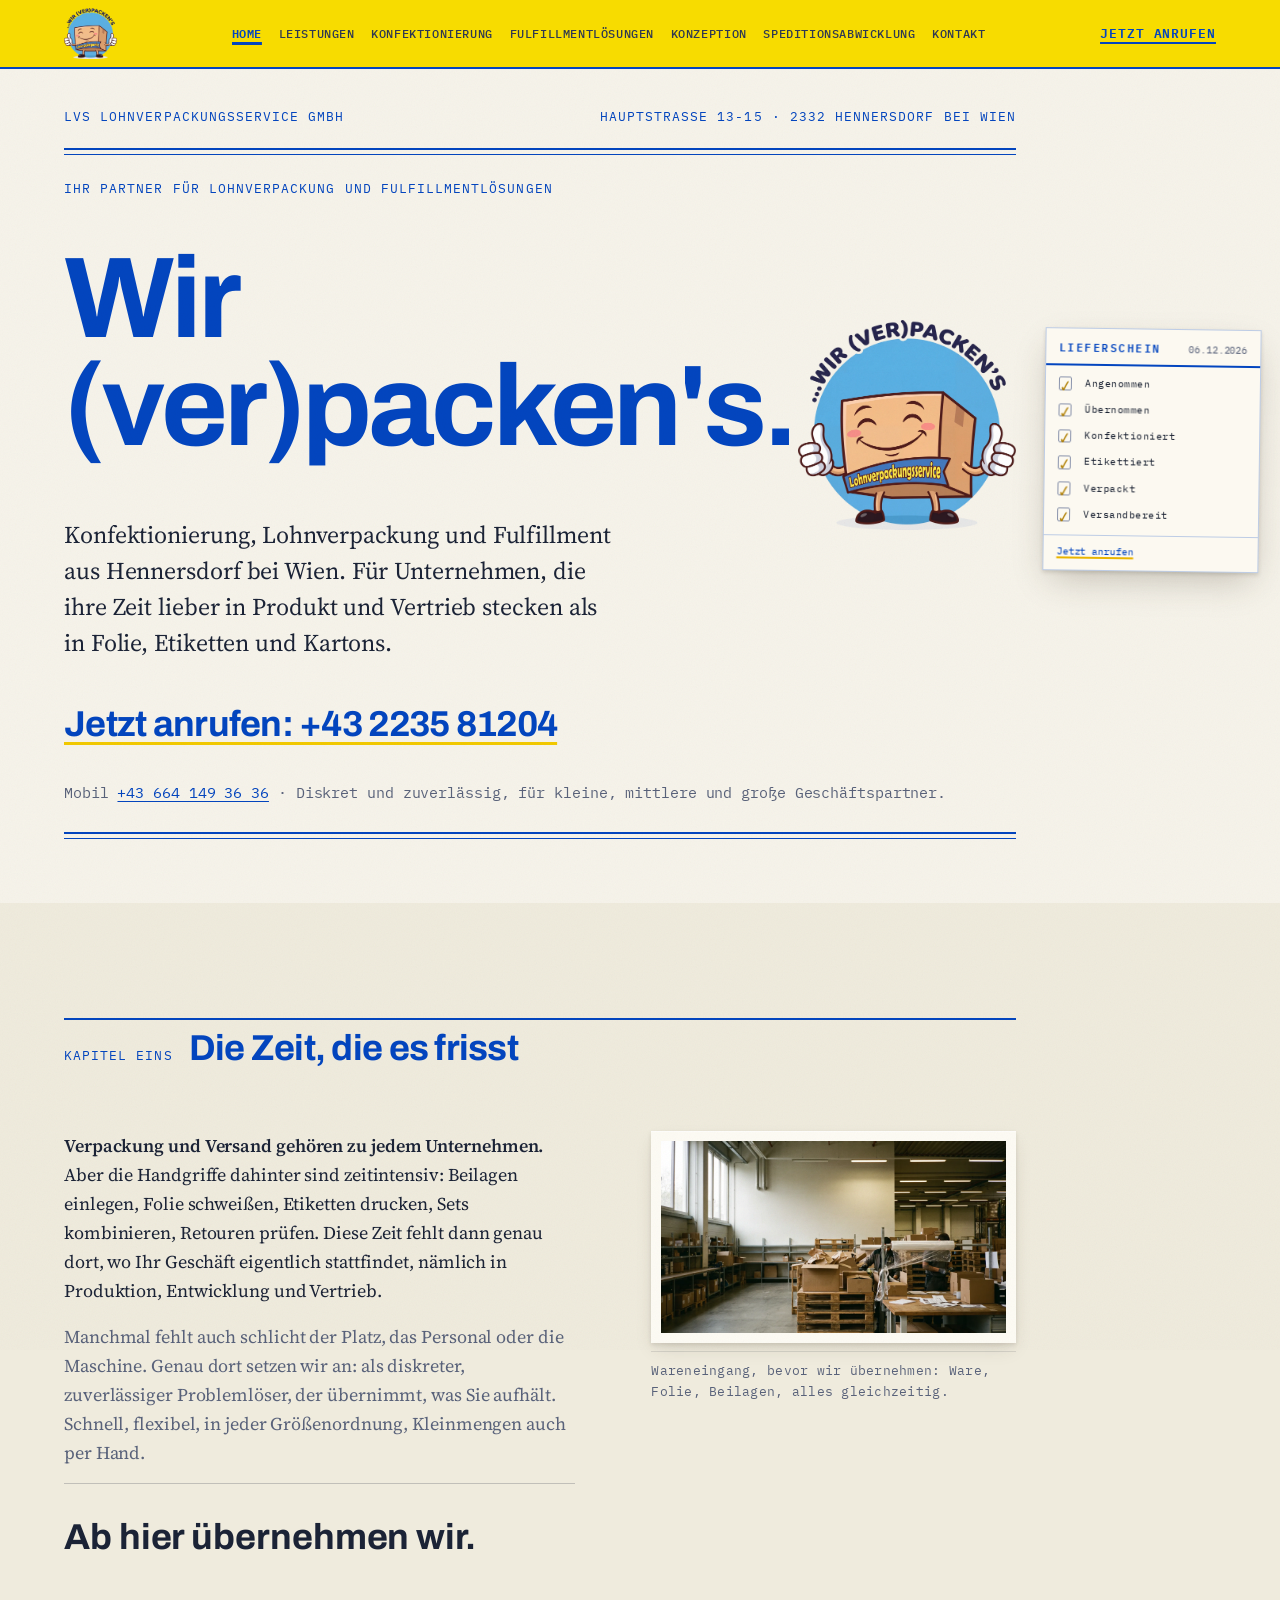
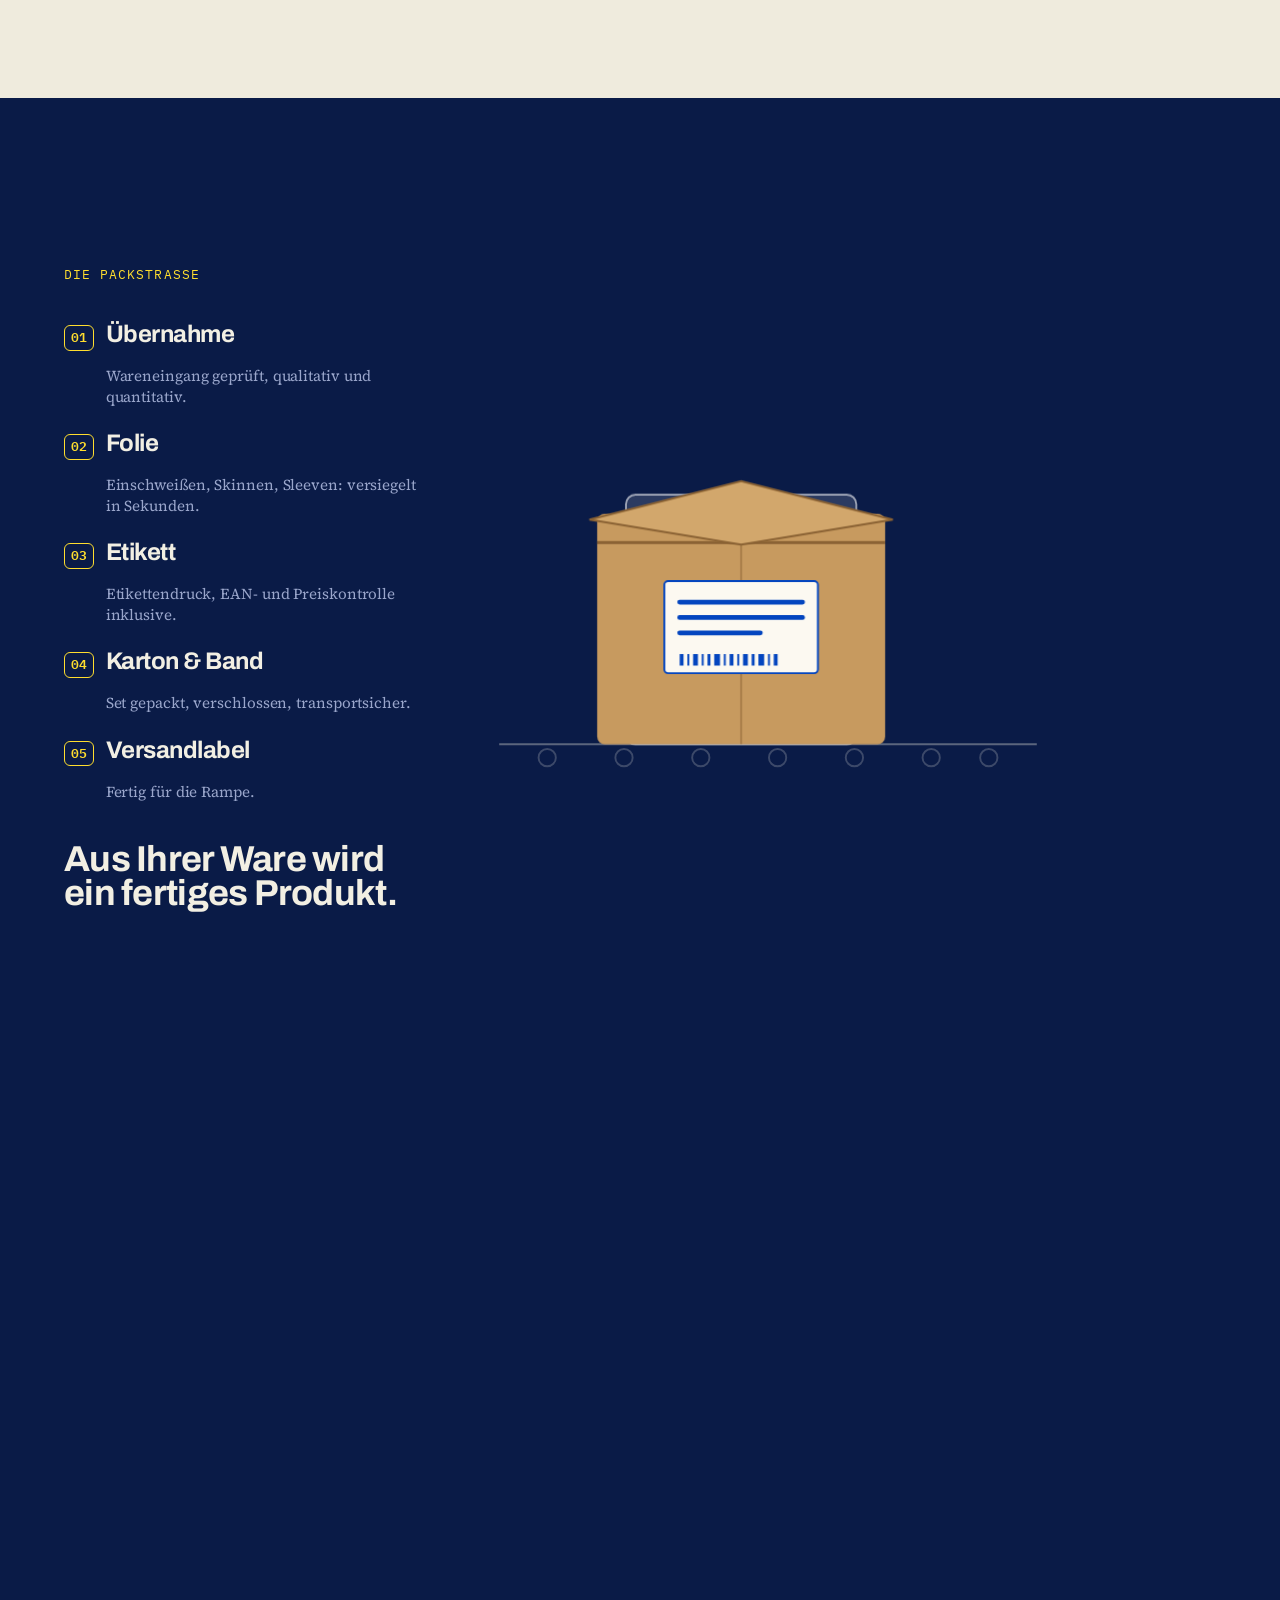
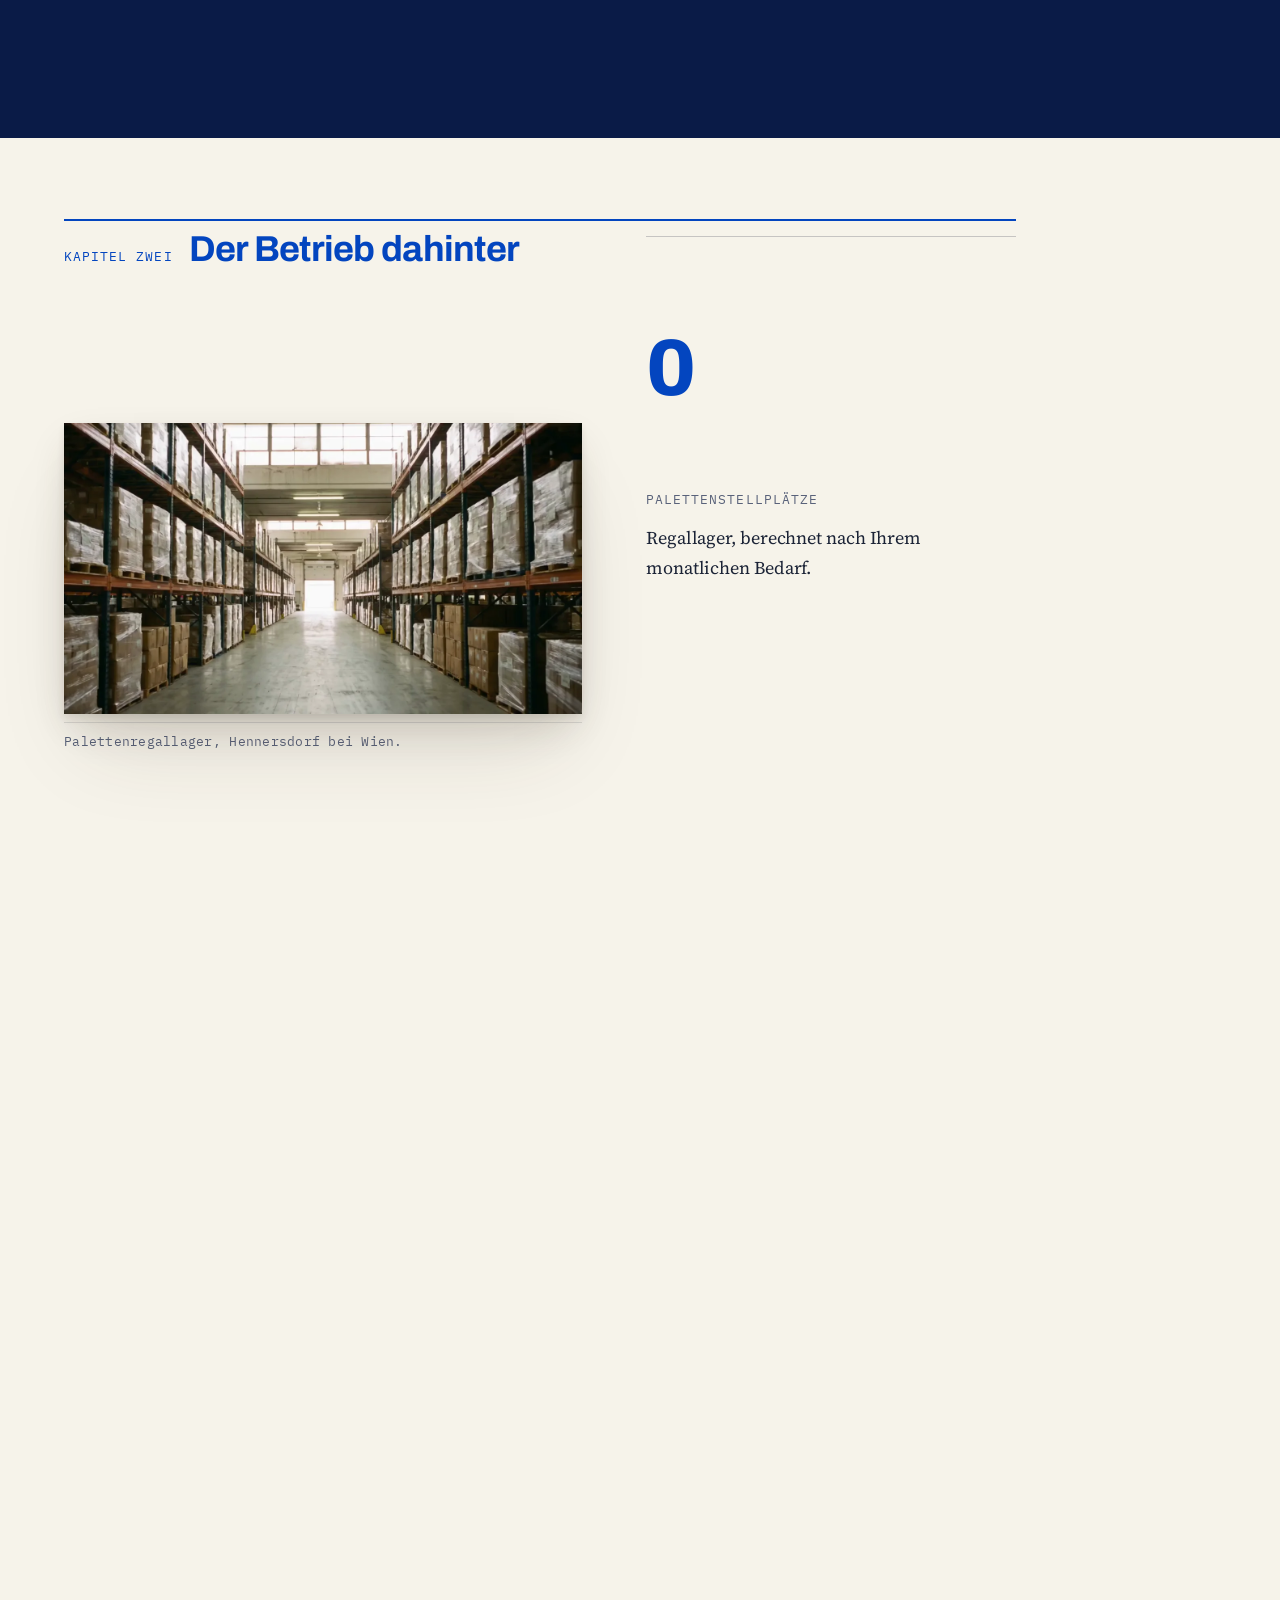
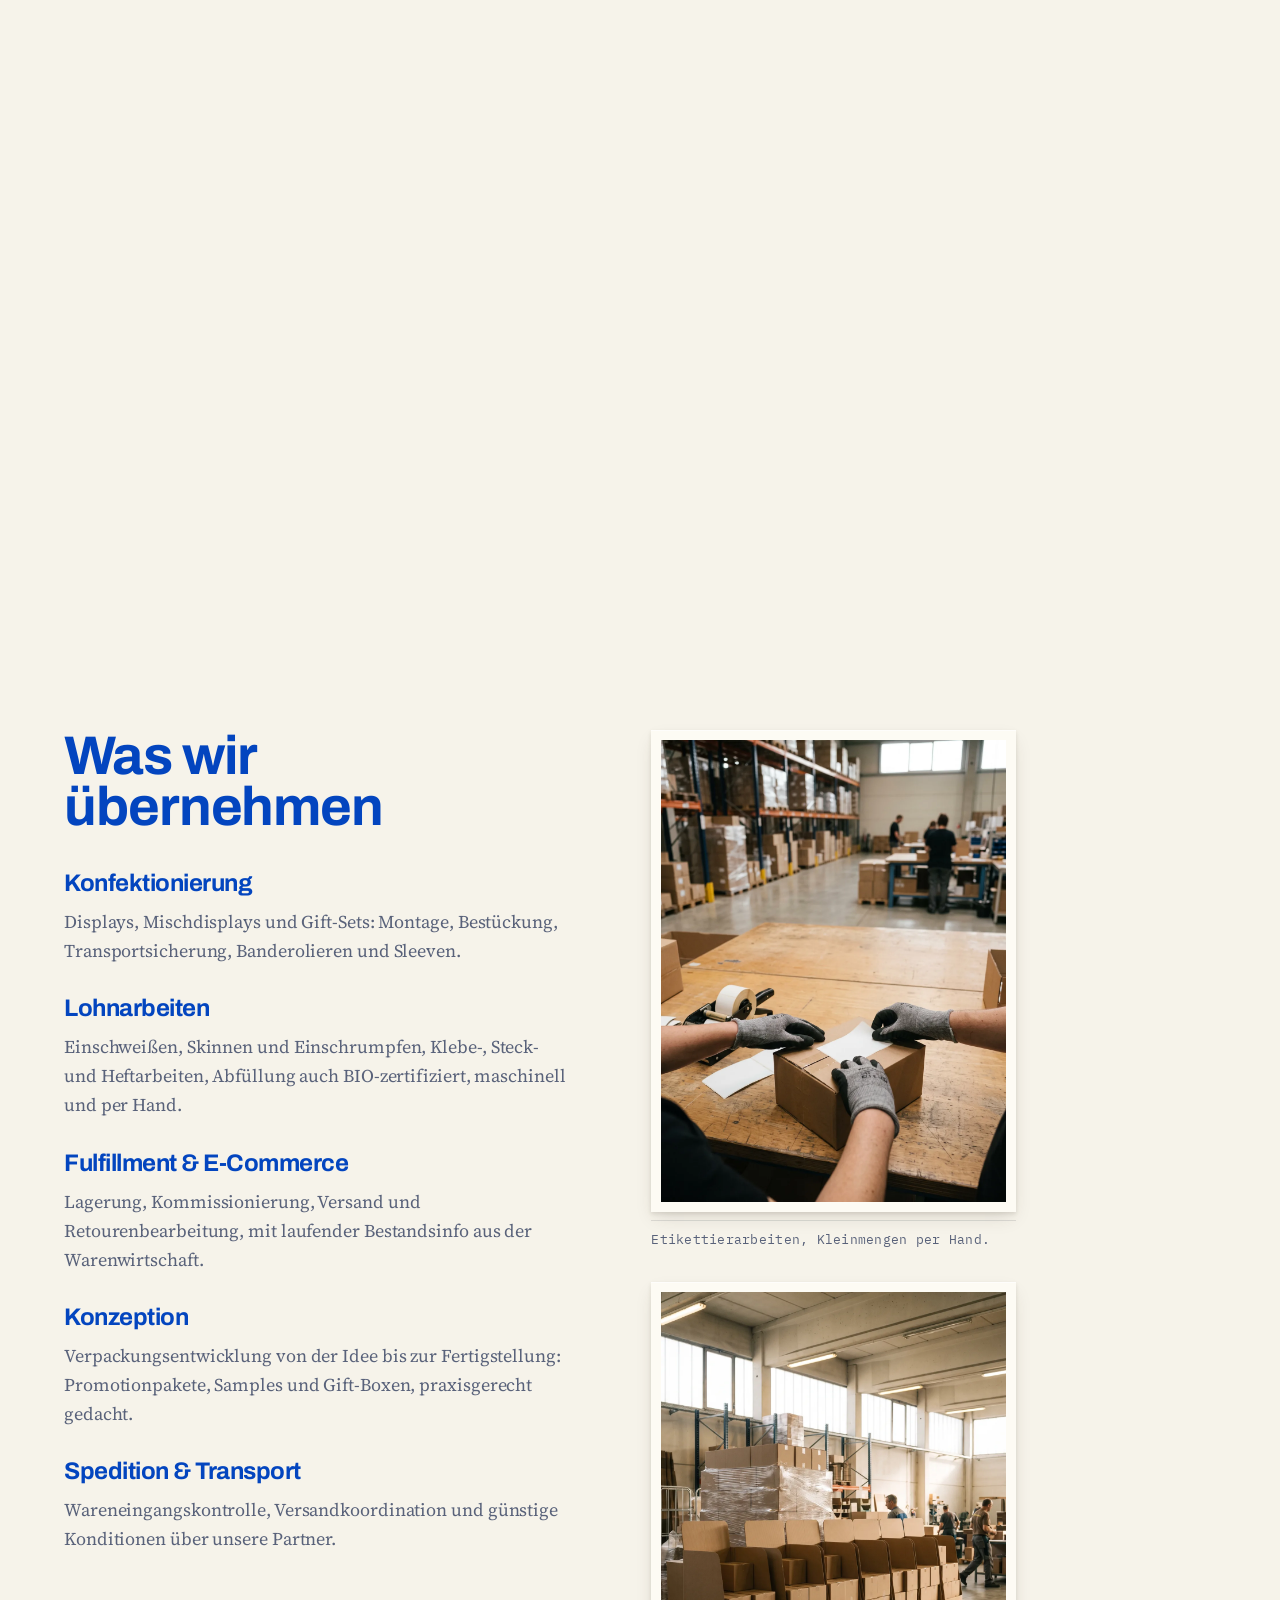
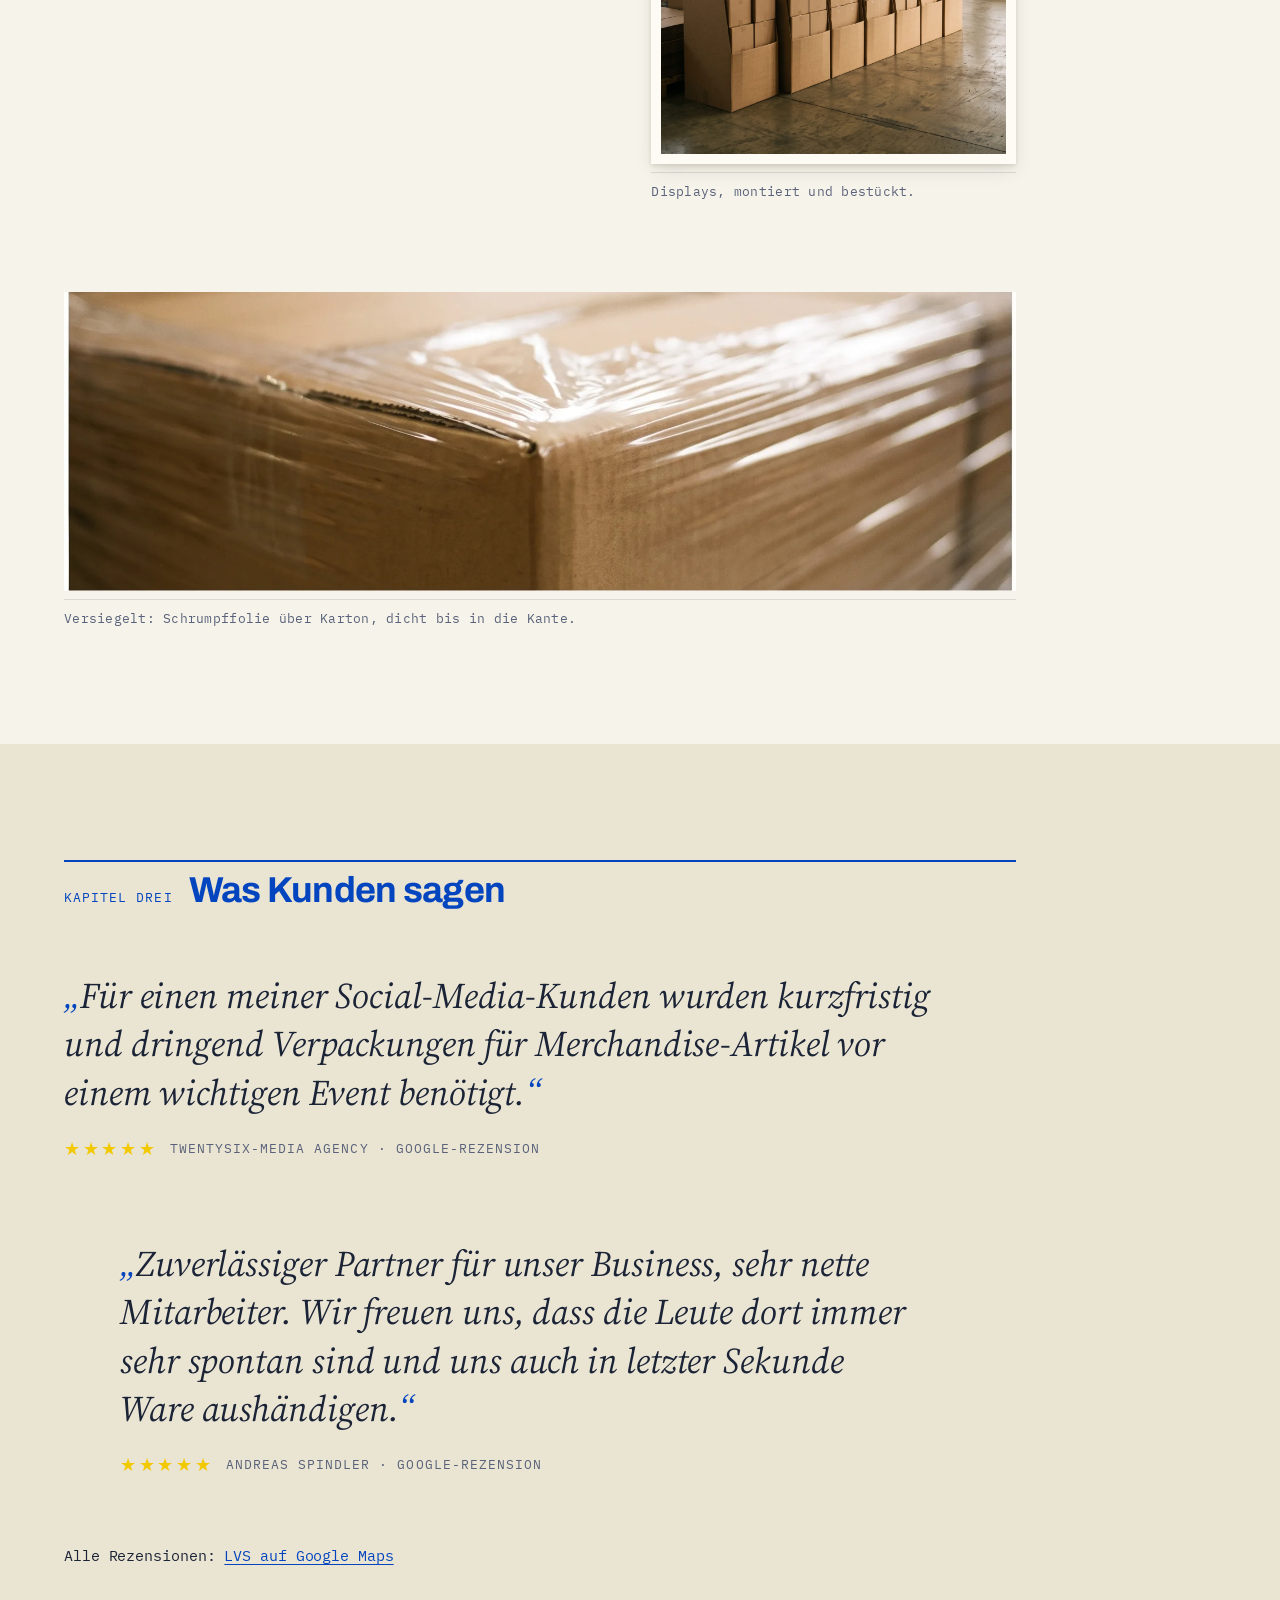
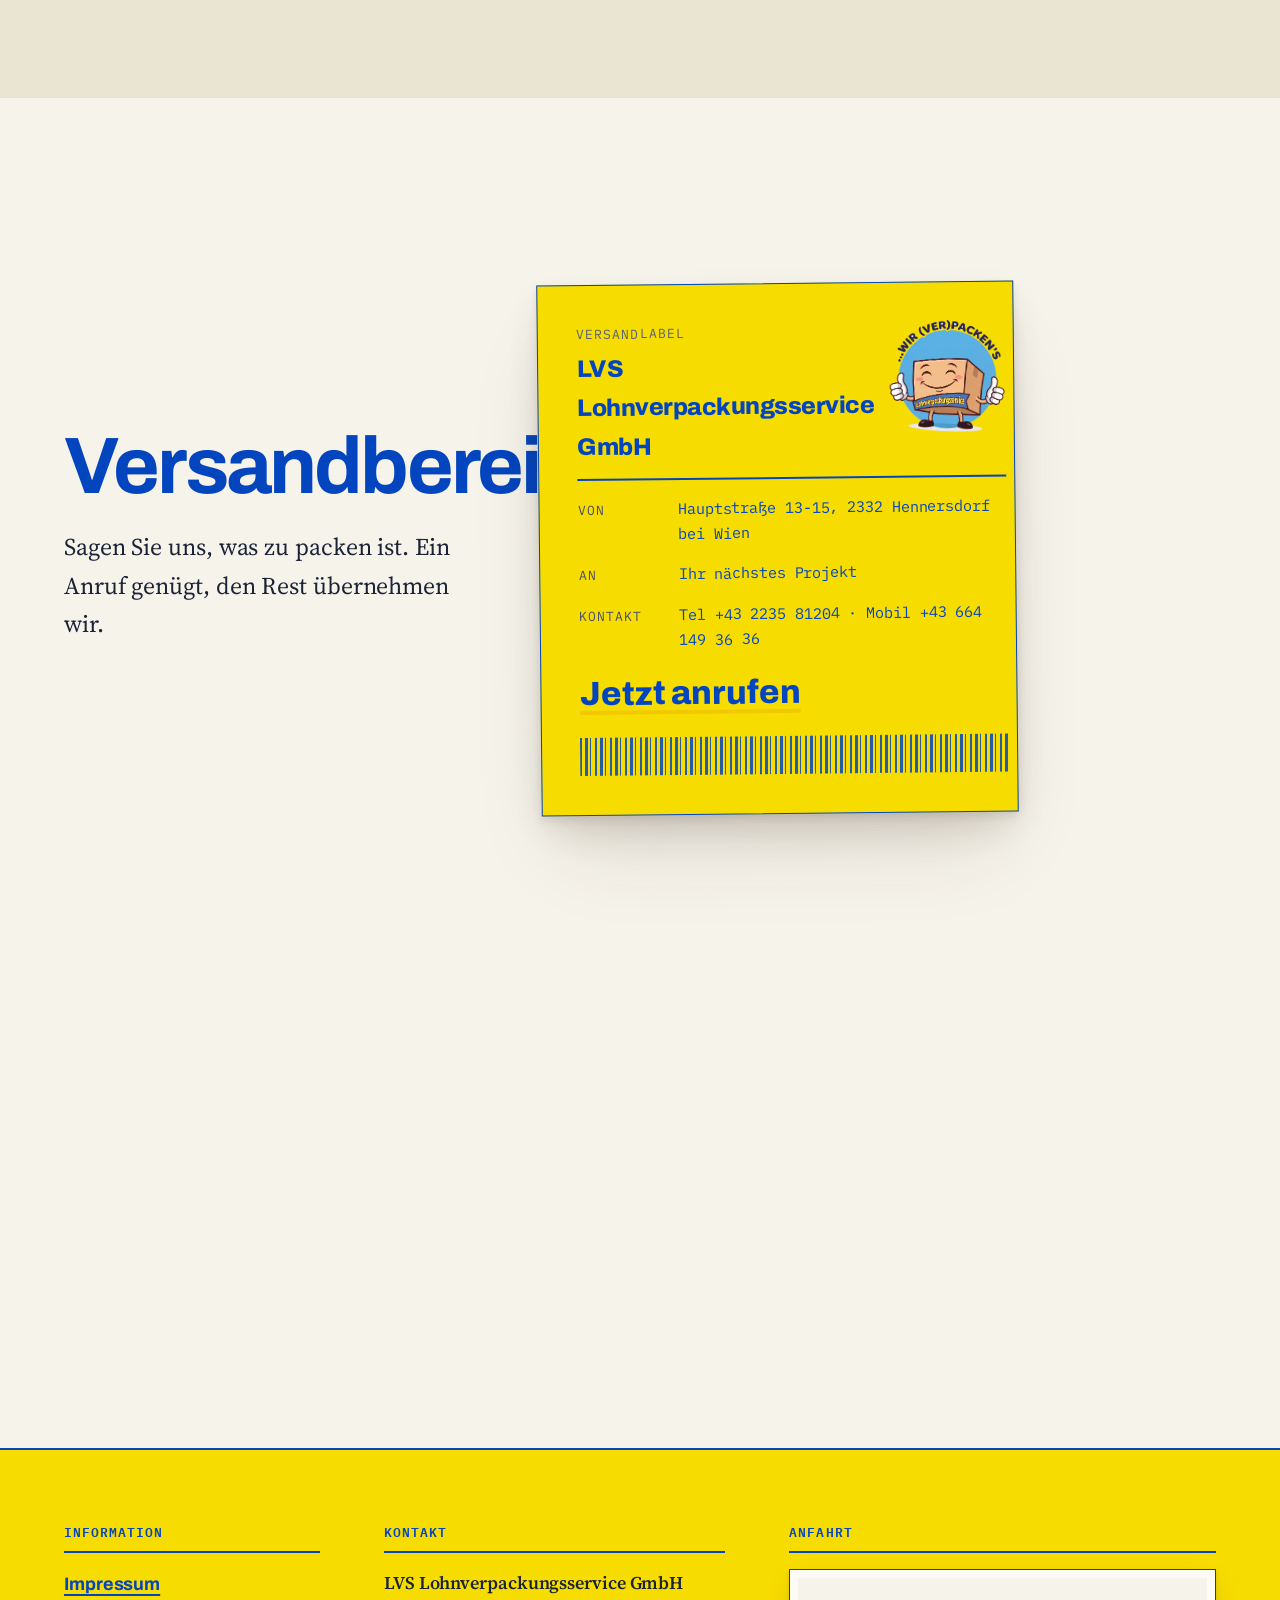
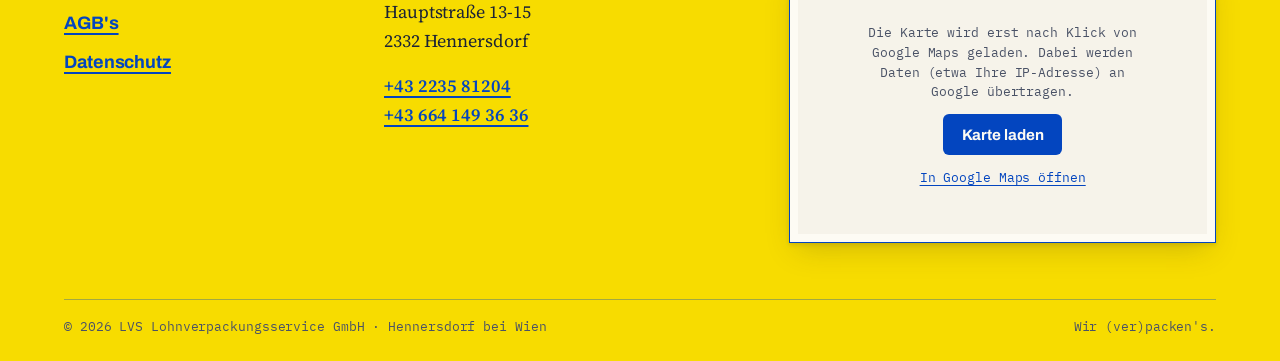
==== commit d34e205f: "Mobil-Fix: Betriebs-Kapitel kompakt, Kopf im Fluss, kleine svh-Budgets für Packstraße und Schluss Co" ====
--- a/index.html
+++ b/index.html
@@ -235,15 +235,35 @@
     .cover__main { grid-template-columns: 1fr; }
     .cover__logo { width: 9rem; justify-self: start; order: -1; }
     .spread, .spread--flip, .svc-grid, .betrieb-grid, .close-grid { grid-template-columns: 1fr; }
-    .betrieb-grid { align-content: center; gap: 1.25rem; }
-    .pack-grid { grid-template-columns: 1fr; align-content: center; gap: 1rem; }
-    .parcel { width: min(78vw, 44vh); margin-inline: auto; }
-    .stations { gap: 0.6rem; }
+
+    /* Betrieb: echte Handys haben weniger svh als der Test-Browser. Kopf in den
+       Fluss, alles kompakt, damit die gepinnte Bühne nie clippt. */
+    .betrieb-head { position: static; inset: auto; padding-top: calc(var(--hdr-h) + 0.75rem); margin-bottom: 0.5rem; }
+    .betrieb-head .intertitle h2 { font-size: var(--sc-t-lg); }
+    .betrieb-grid { height: auto; gap: 0.9rem; }
+    .clipfig__frame { max-width: 84vw; }
+    .clipfig figcaption { display: none; }
+    .stat-stack { gap: 0.8rem; }
+    .stat { padding-top: 0.5rem; }
+    .stat__num { font-size: var(--sc-t-2xl); }
+    .stat__line { font-size: var(--sc-t-sm); margin-top: 0.1rem; }
+
+    /* Packstraße: gleiche Budget-Rechnung */
+    .pack-grid { grid-template-columns: 1fr; align-content: center; gap: 0.75rem; padding-block: calc(var(--hdr-h) + 0.75rem) 0.75rem; }
+    .parcel { width: min(64vw, 34vh); margin-inline: auto; }
+    .stations { gap: 0.5rem; }
     .station__note { display: none; }
     .station__name { font-size: var(--sc-t-base); }
-    .pack-close .sc-display { font-size: var(--sc-t-xl); }
+    .pack-close { margin-top: 0.75rem; }
+    .pack-close .sc-display { font-size: var(--sc-t-lg); }
+
+    /* Schluss kompakt */
+    .close-copy h2 { font-size: var(--sc-t-2xl); }
+    .close-copy p { font-size: var(--sc-t-base); }
+    .close-grid { gap: 1.25rem; }
+    .label-card { gap: 0.8rem; }
+
     .quote--right { margin-left: 0; }
-    .close-foot { position: static; padding: var(--sc-5) 0 0; }
   }
 
   /* ================= Reduzierte Bewegung ================= */
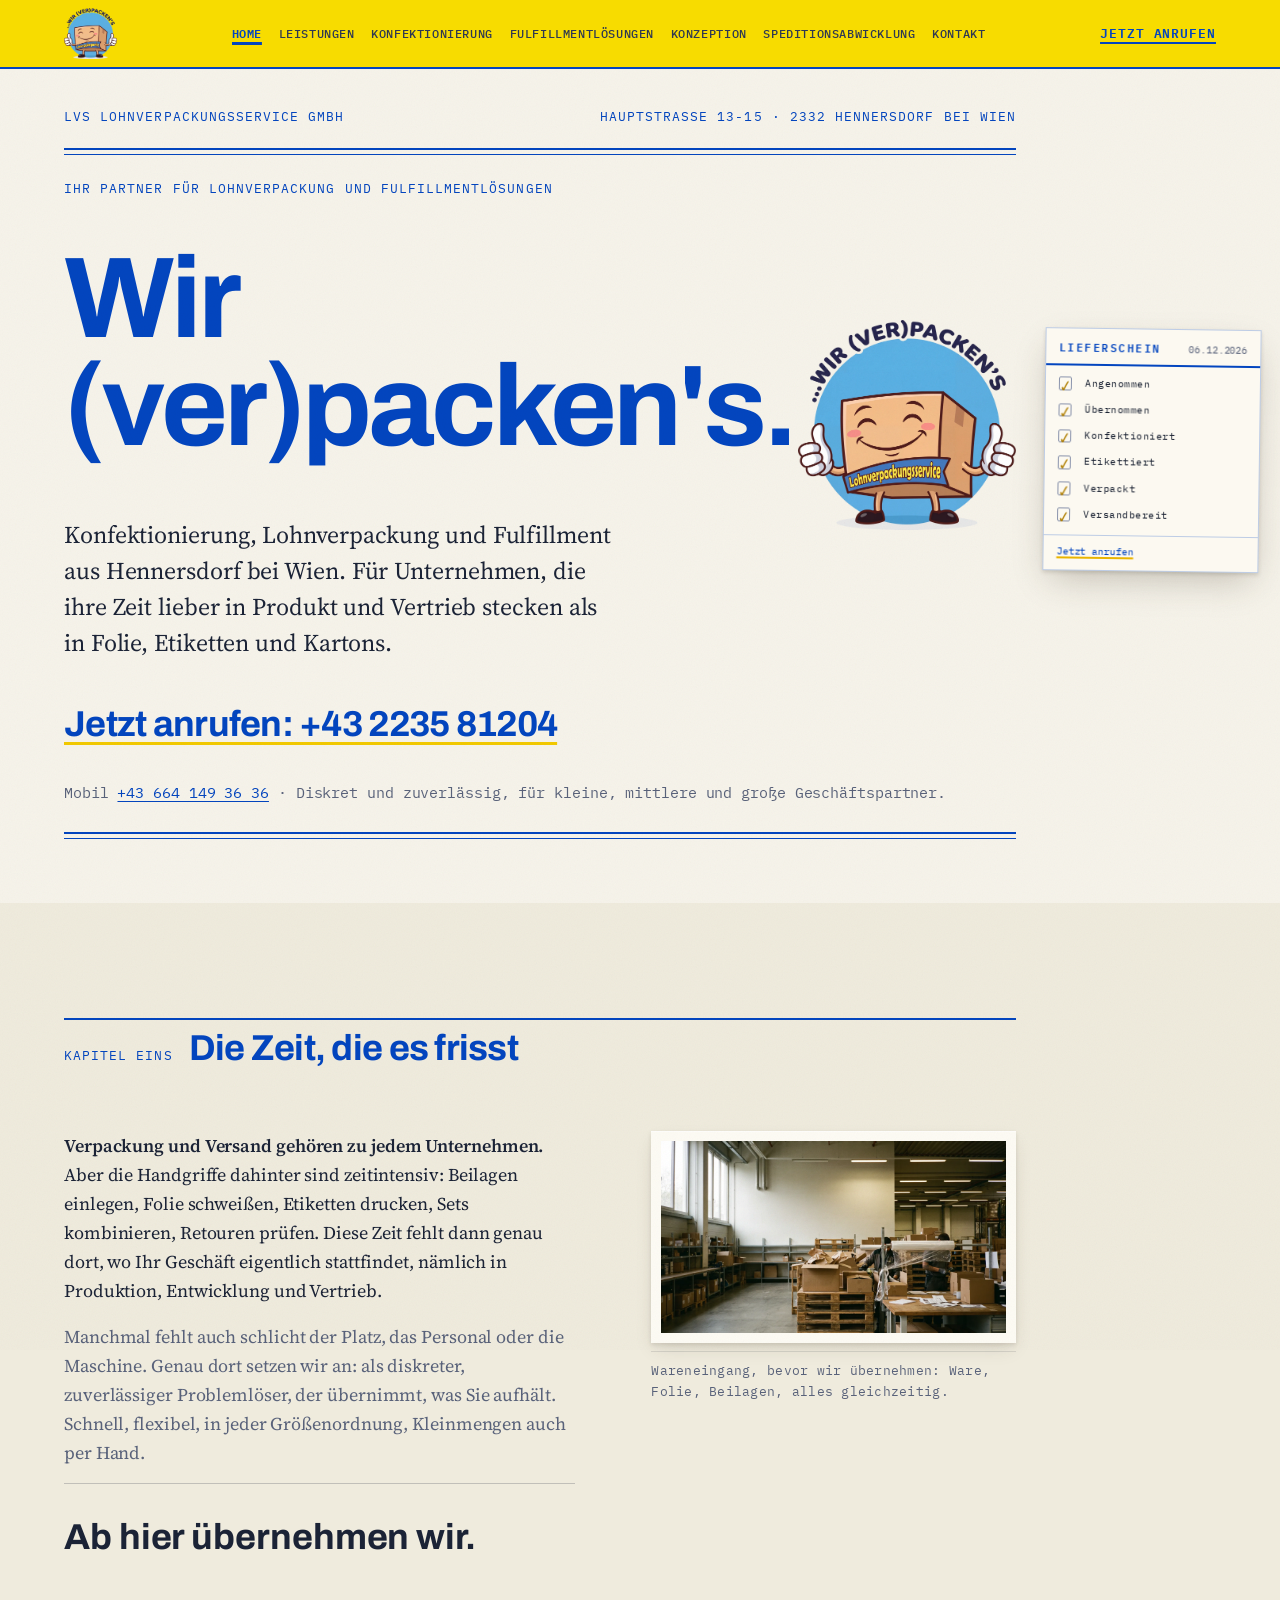
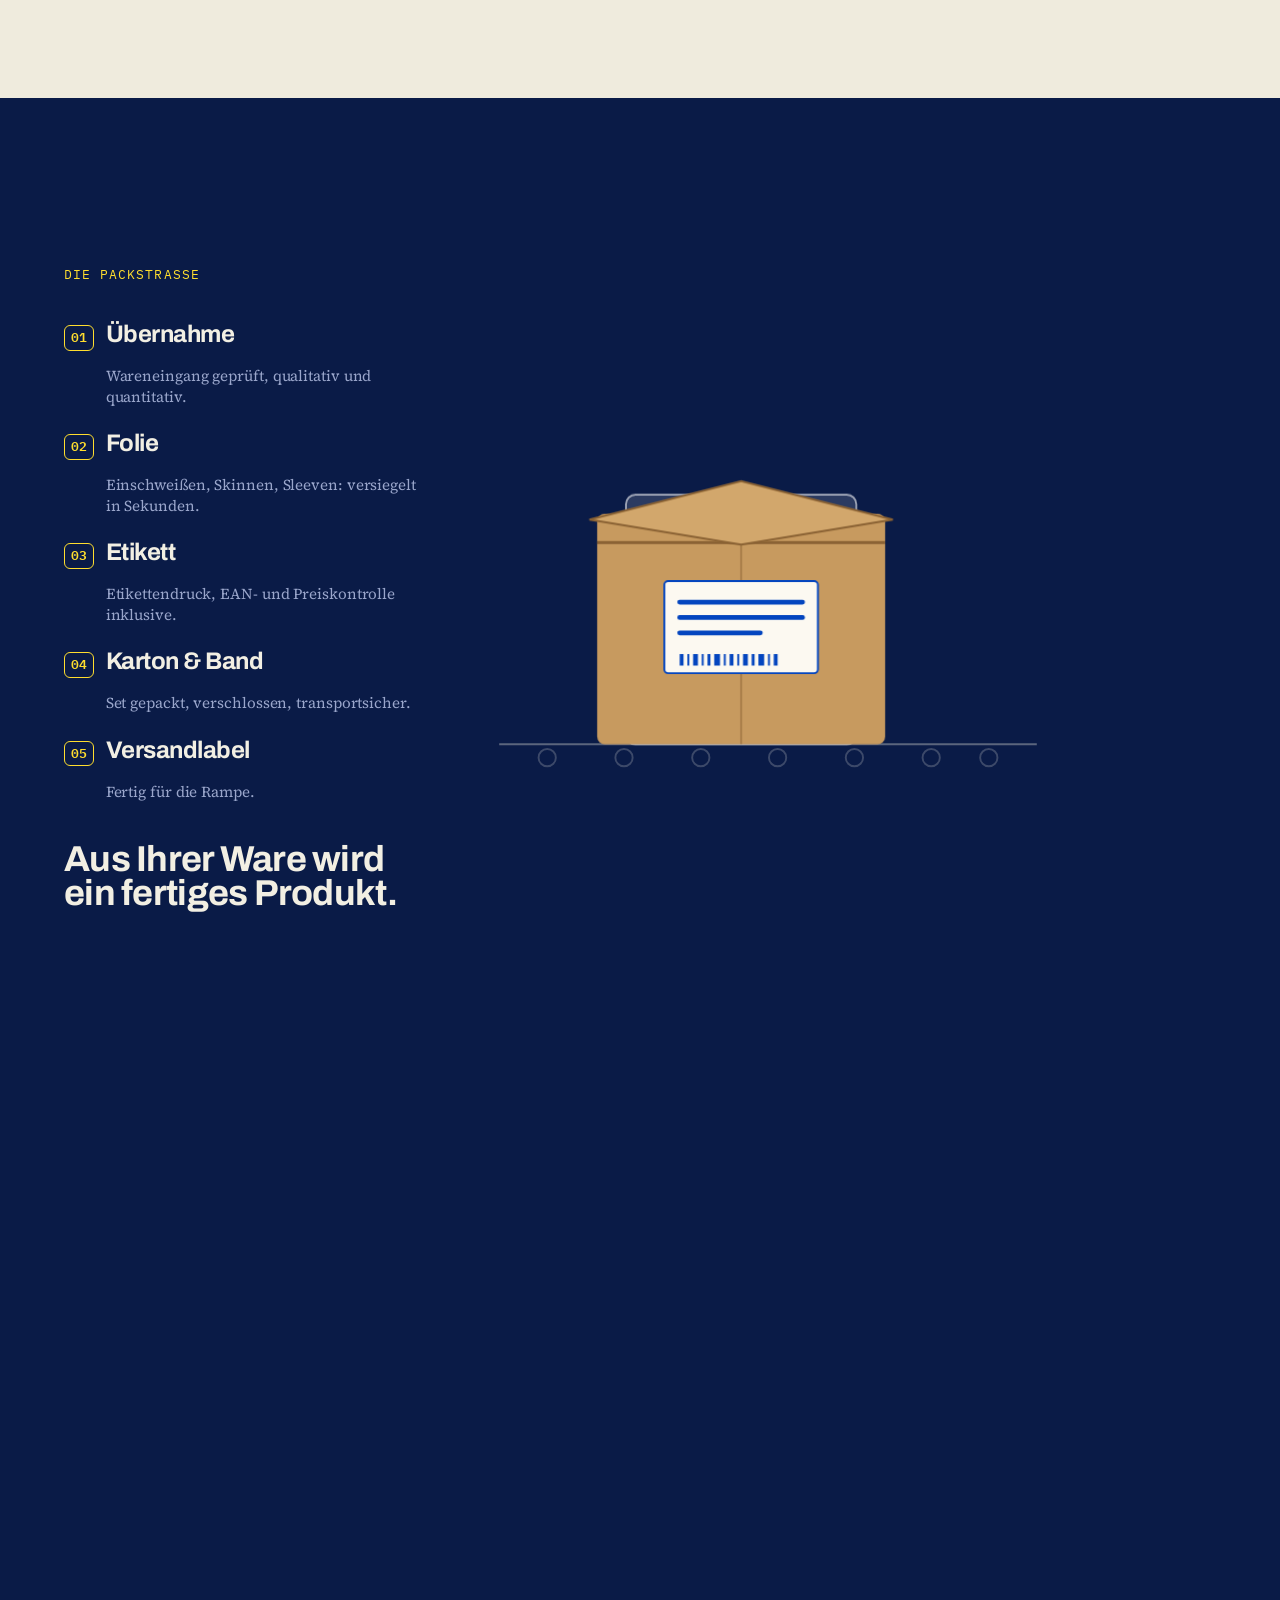
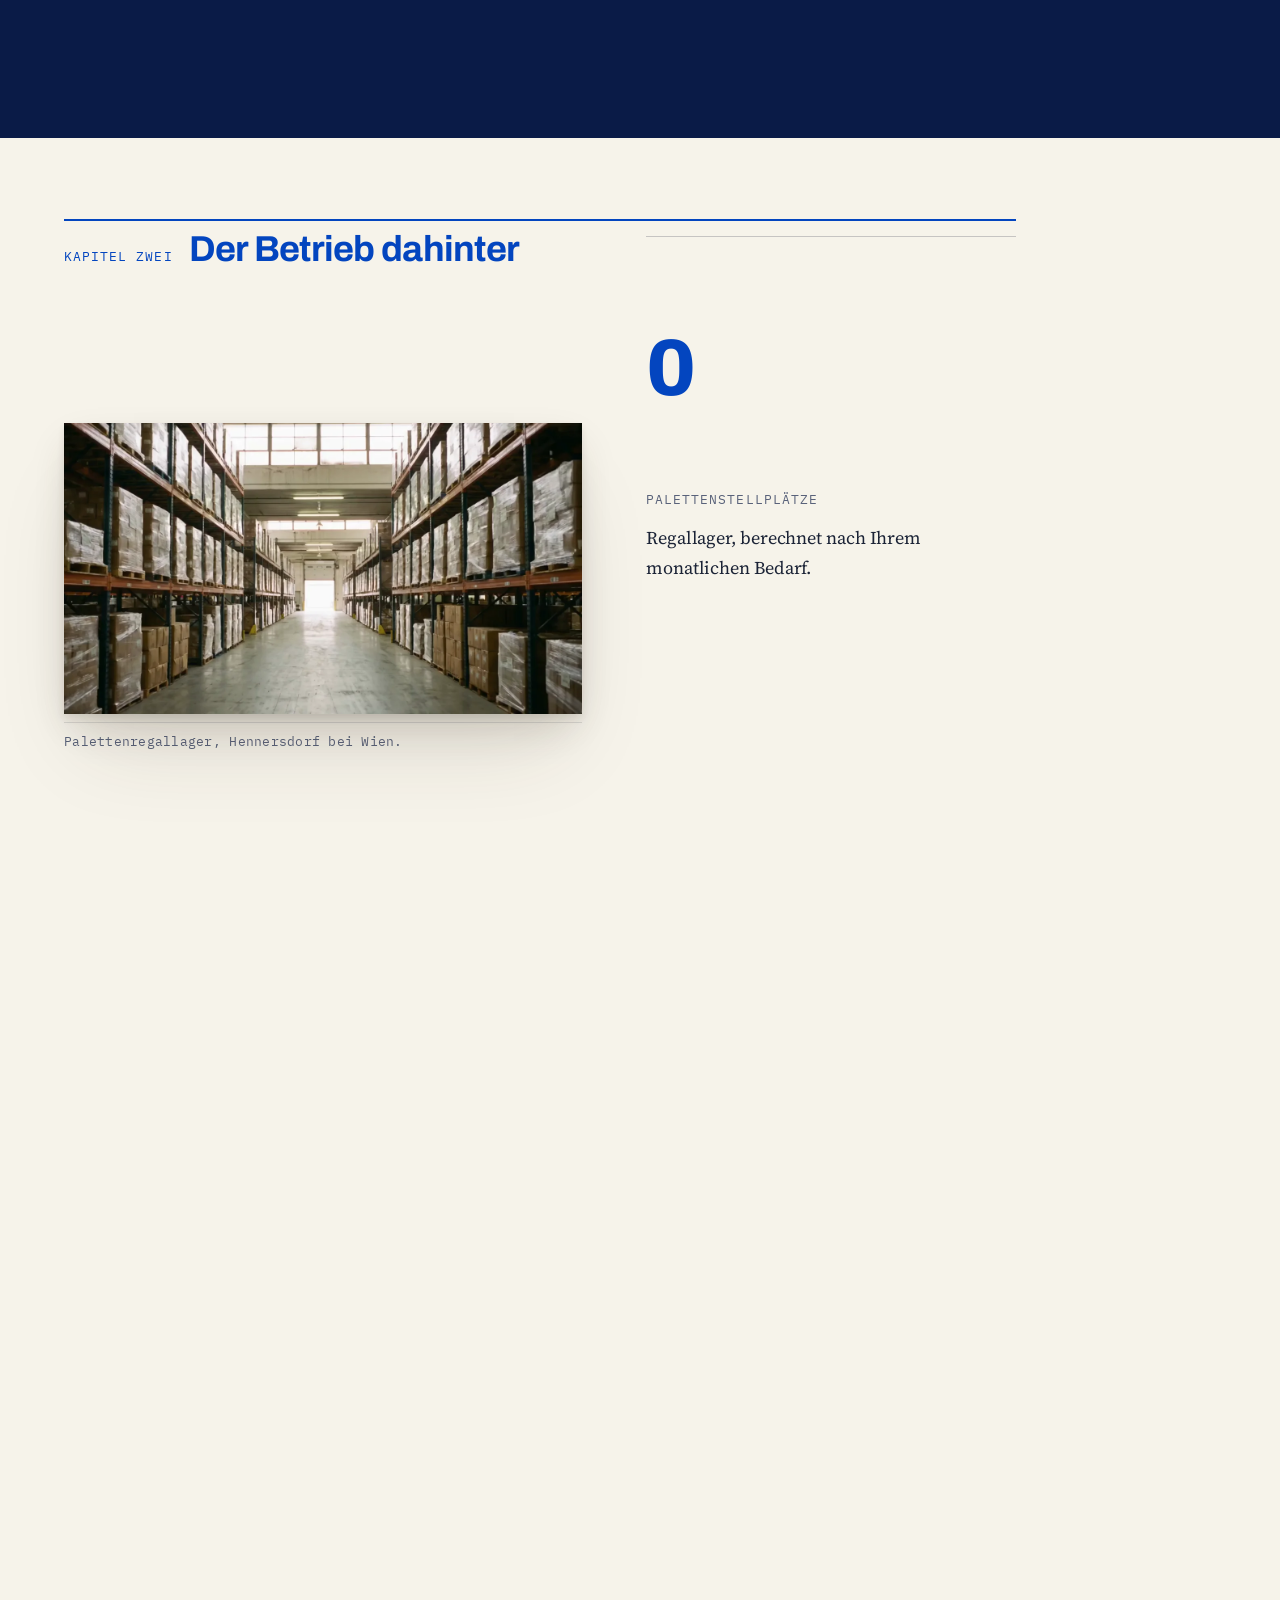
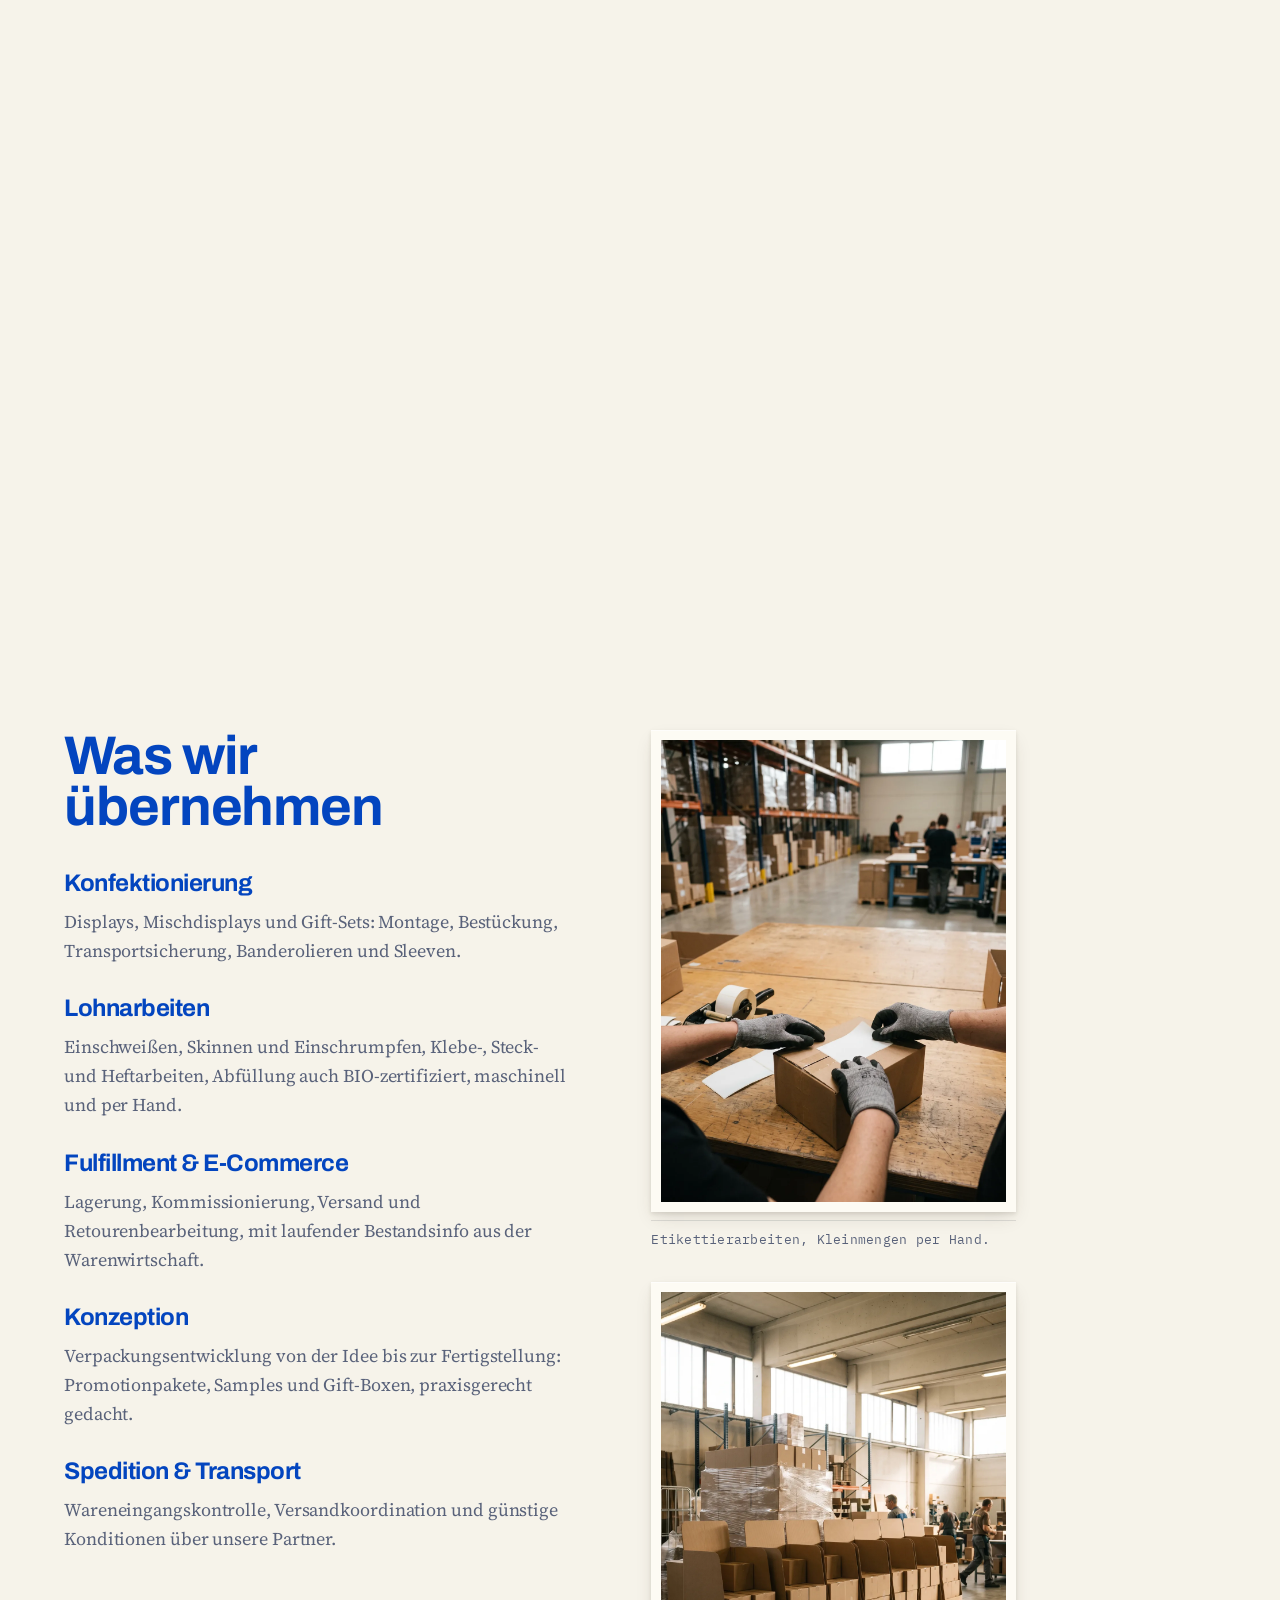
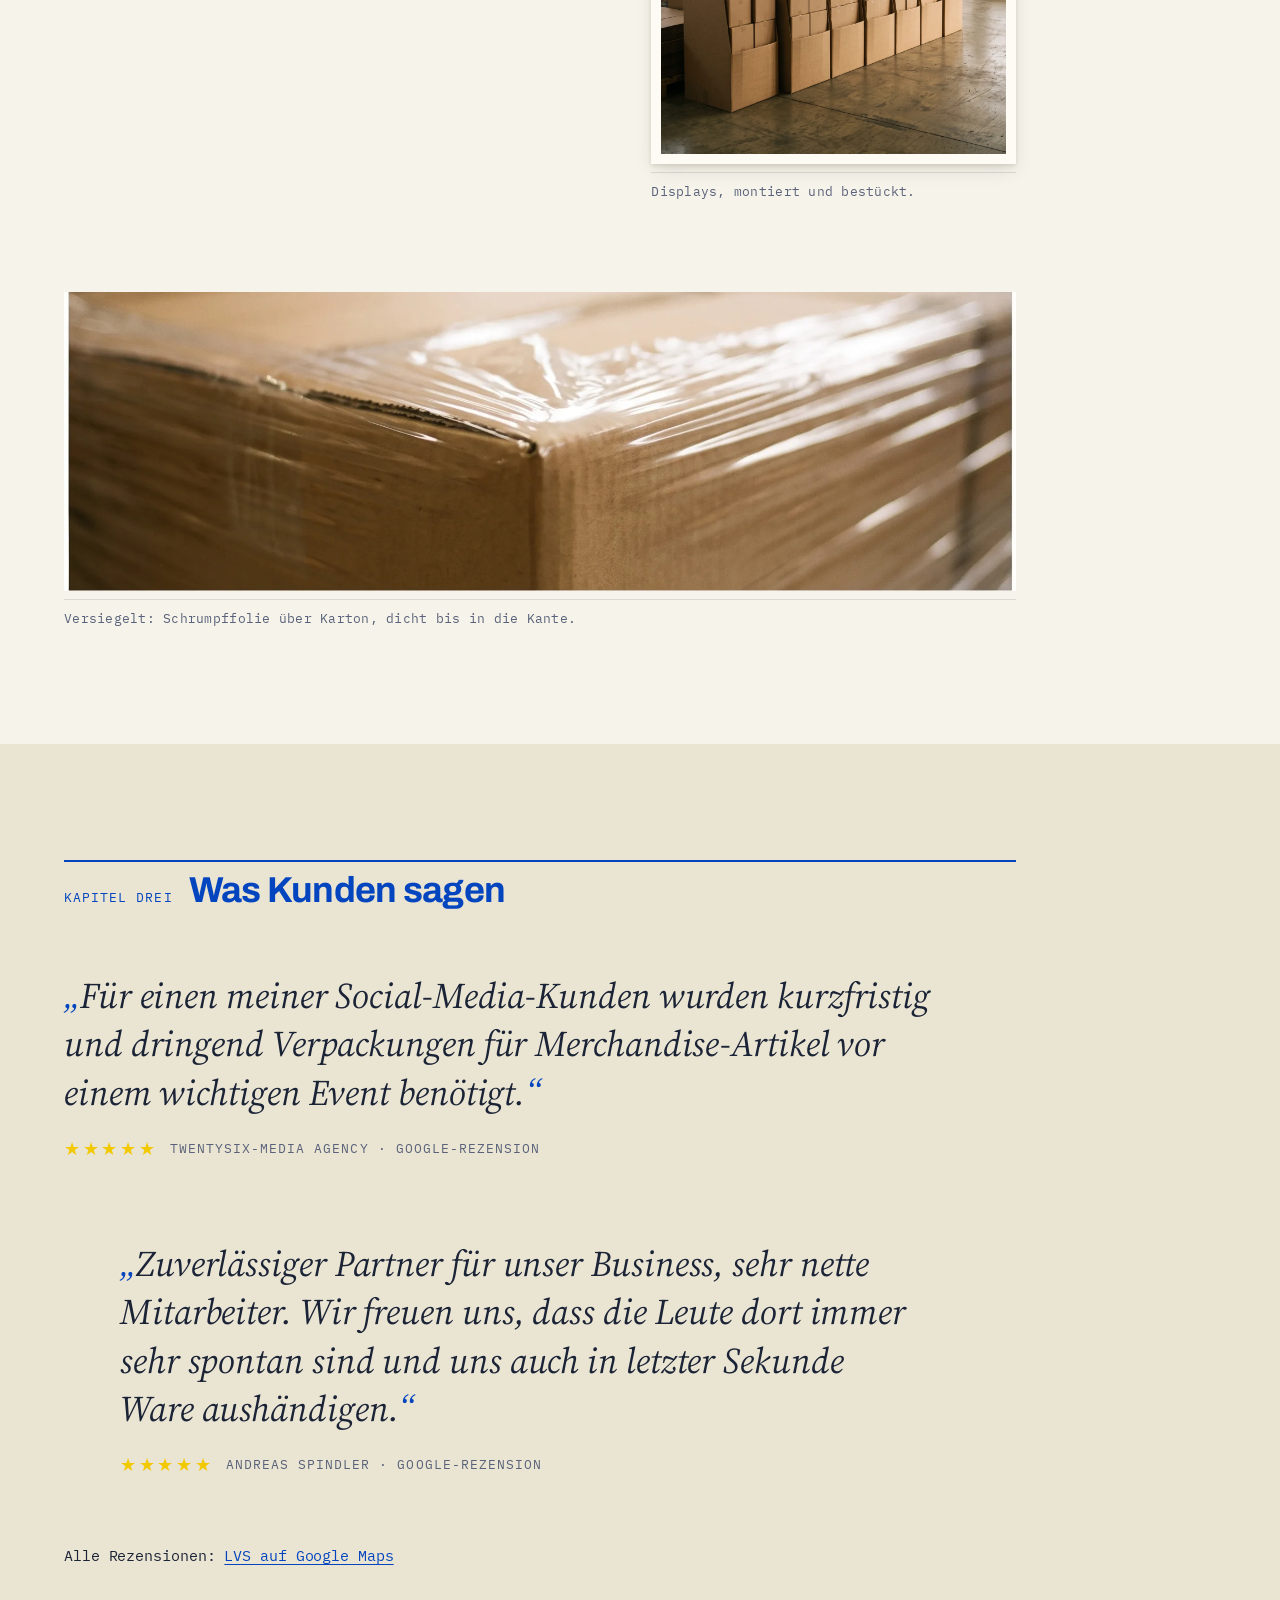
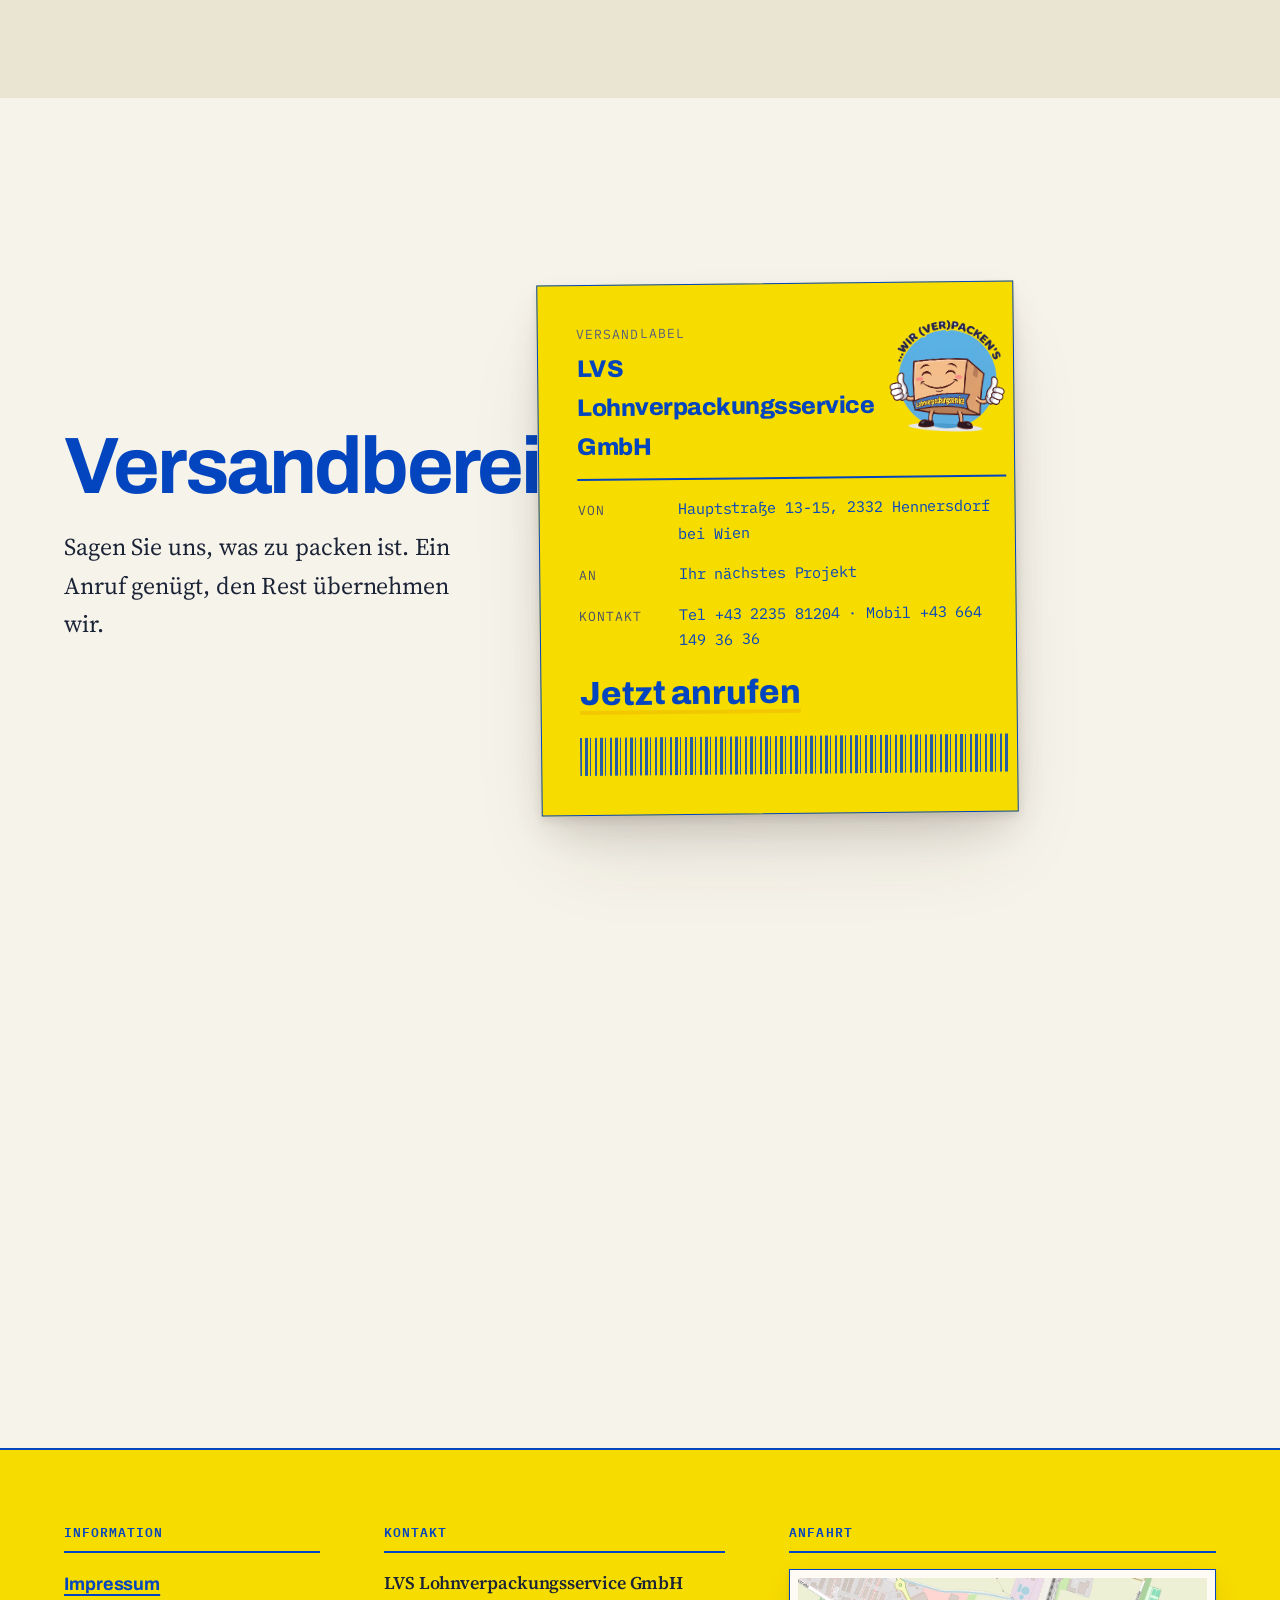
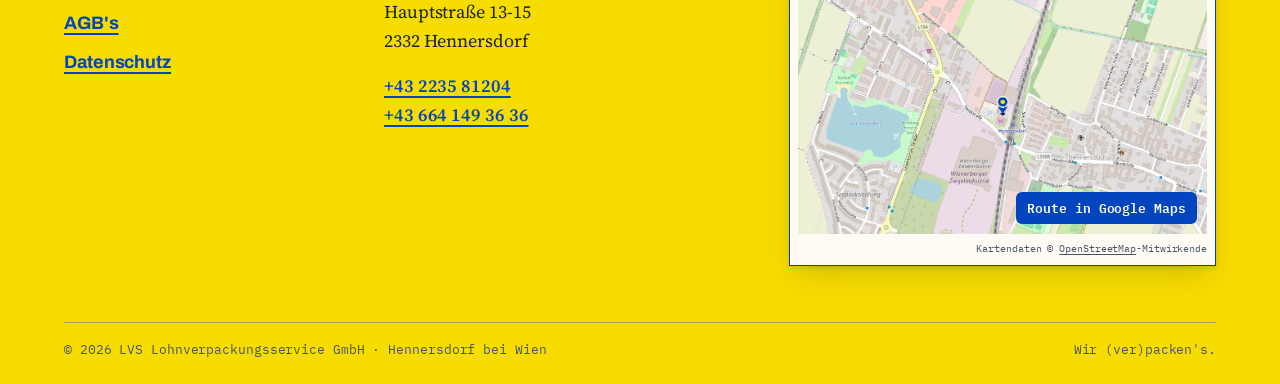
==== commit 33c2f391: "Anfahrtskarte immer sichtbar: selbst gehostetes OSM-Kartenbild statt Zwei-Klick-Einbettung Co-Author" ====
--- a/index.html
+++ b/index.html
@@ -569,11 +569,11 @@
     <section>
       <h2>Anfahrt</h2>
       <div class="map-frame">
-        <div class="map-consent" data-map-src="https://www.google.com/maps?q=Hauptstra%C3%9Fe%2013-15%2C%202332%20Hennersdorf&output=embed">
-          <p>Die Karte wird erst nach Klick von Google Maps geladen. Dabei werden Daten (etwa Ihre IP-Adresse) an Google übertragen.</p>
-          <button type="button">Karte laden</button>
-          <a href="https://maps.app.goo.gl/fFtZ2HsNawn8JC3C9" rel="noopener" target="_blank">In Google Maps öffnen</a>
-        </div>
+        <a class="map-still" href="https://maps.app.goo.gl/fFtZ2HsNawn8JC3C9" rel="noopener" target="_blank">
+          <img src="assets/karte.webp" width="1000" height="625" alt="Karte: LVS Lohnverpackungsservice, Hauptstraße 13-15, 2332 Hennersdorf" loading="lazy">
+          <span>Route in Google Maps</span>
+        </a>
+        <p class="map-attrib">Kartendaten © <a href="https://www.openstreetmap.org/copyright" rel="noopener" target="_blank">OpenStreetMap</a>-Mitwirkende</p>
       </div>
     </section>
   </div>
--- a/site.css
+++ b/site.css
@@ -233,6 +233,21 @@
   box-shadow: 0 2px 4px hsl(45 60% 20% / 0.15), 0 12px 28px -8px hsl(45 60% 20% / 0.25);
 }
 .map-frame iframe { display: block; width: 100%; aspect-ratio: 16 / 10; border: 0; }
+.map-still { position: relative; display: block; }
+.map-still img { display: block; width: 100%; height: auto; }
+.map-still span {
+  position: absolute; right: 0.6rem; bottom: 0.6rem;
+  font-family: var(--sc-font-mono); font-size: var(--sc-t-xs); font-weight: 600;
+  color: var(--sc-surface); background: var(--lvs-blue);
+  padding: 0.4em 0.9em; border-radius: var(--sc-r-sm);
+  transition: background 140ms var(--sc-ease-out);
+}
+.map-still:hover span { background: #0A3AA0; }
+.map-attrib {
+  margin: 0.45rem 0 0; text-align: right;
+  font-family: var(--sc-font-mono); font-size: 0.62rem; color: #4A5266;
+}
+.map-attrib a { color: #4A5266; }
 .map-consent {
   aspect-ratio: 16 / 10;
   display: grid; place-content: center; gap: var(--sc-3);
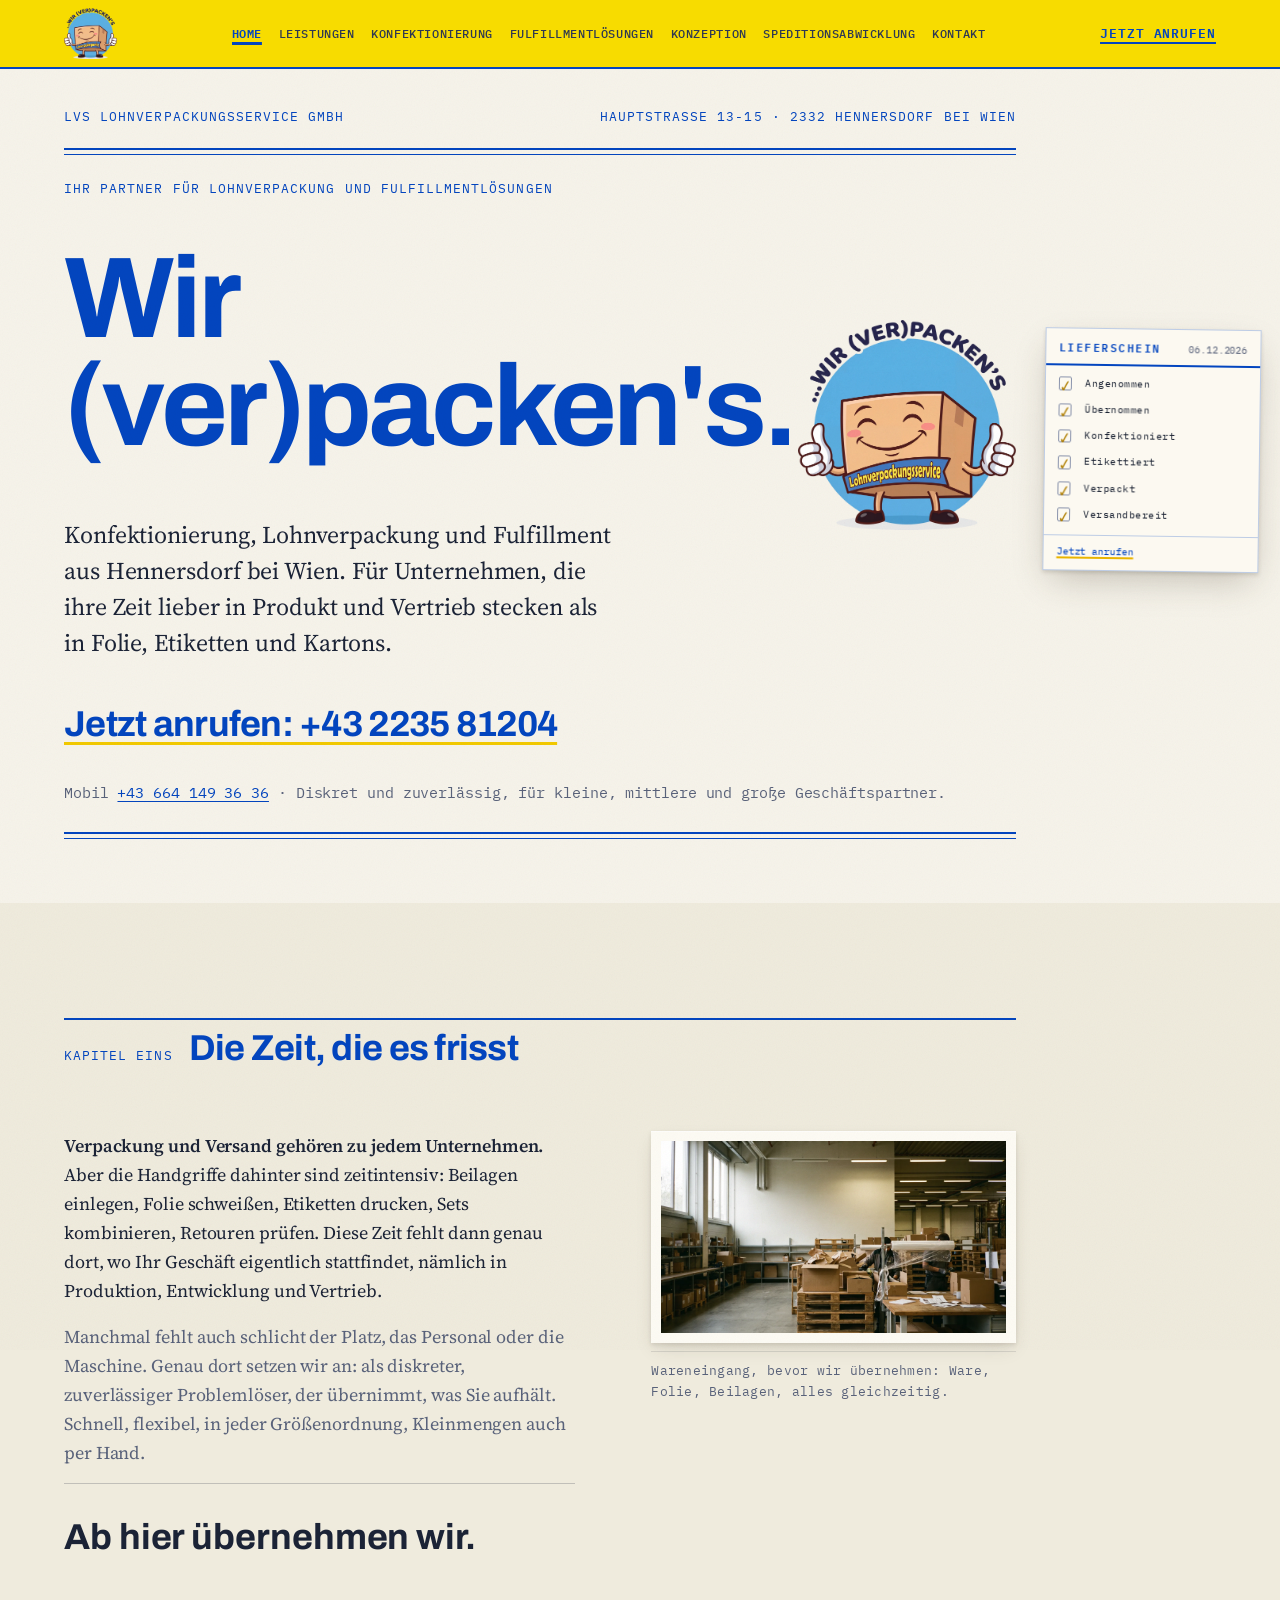
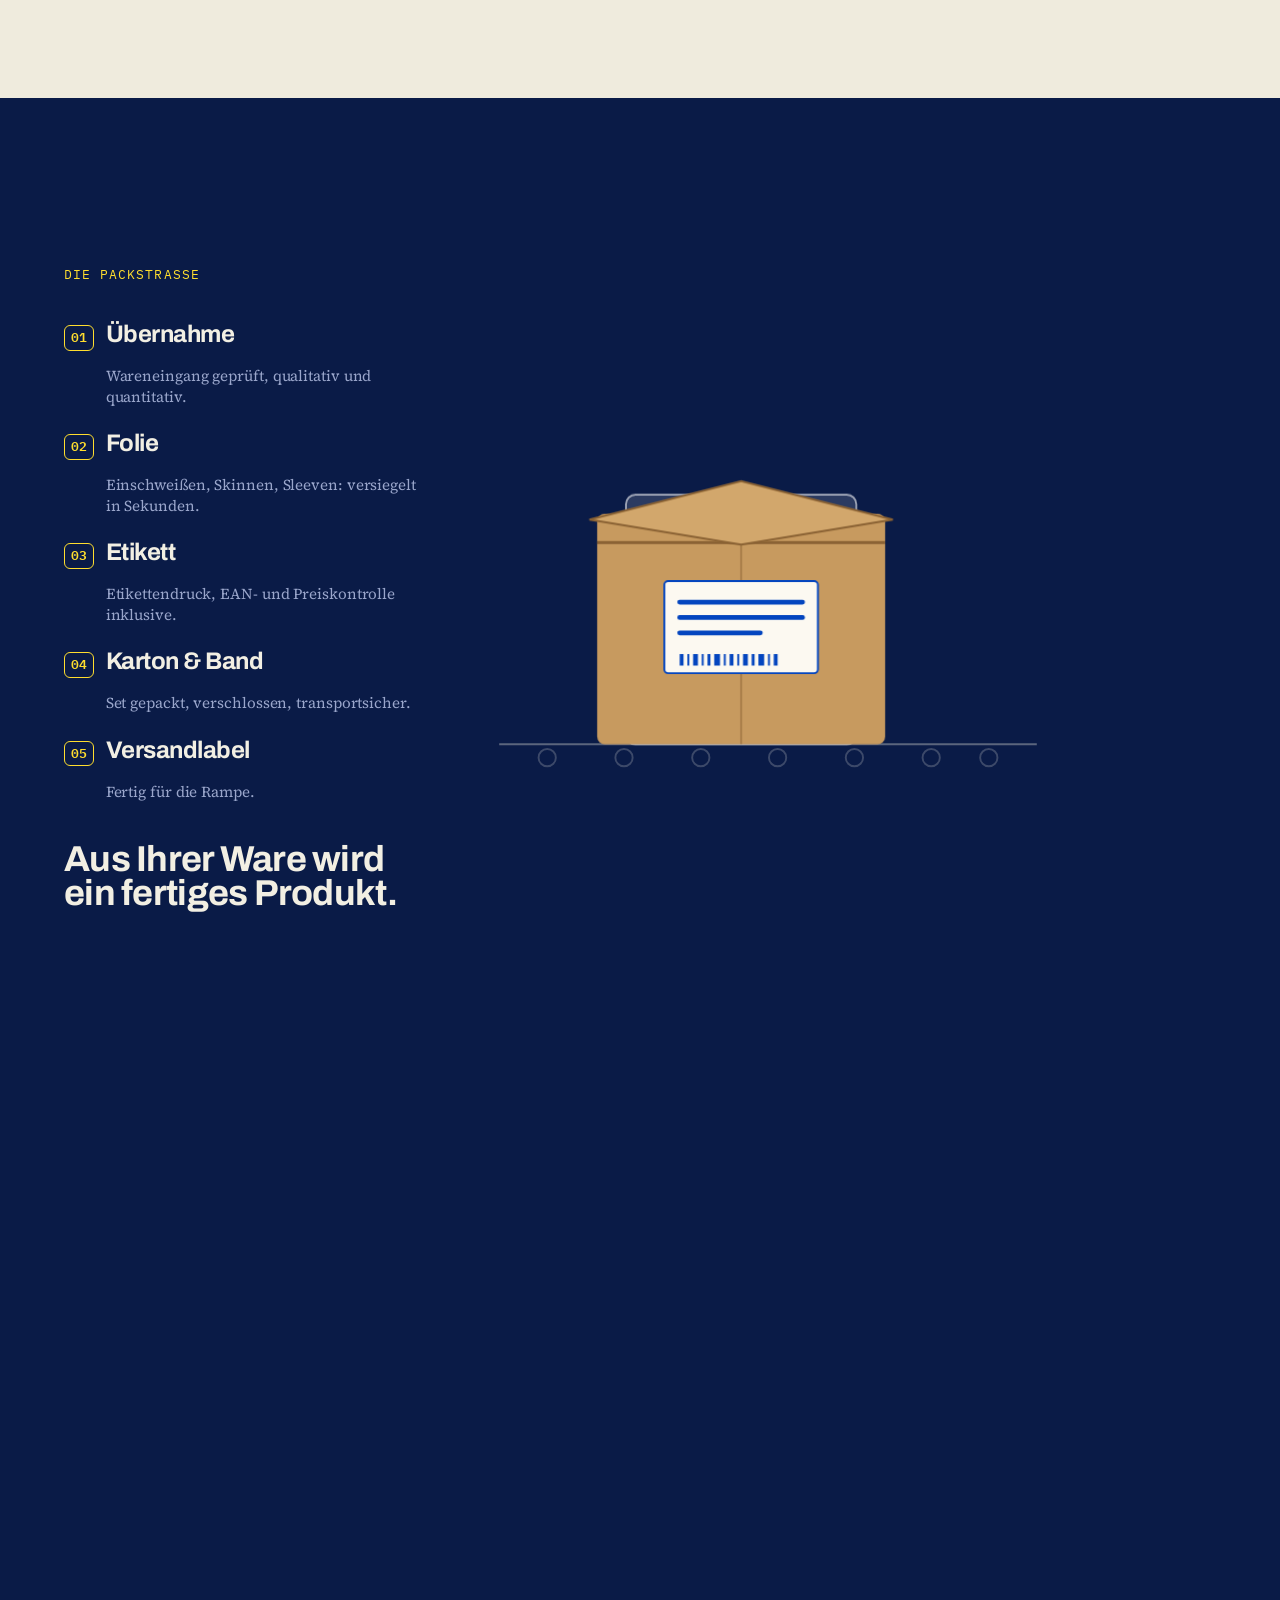
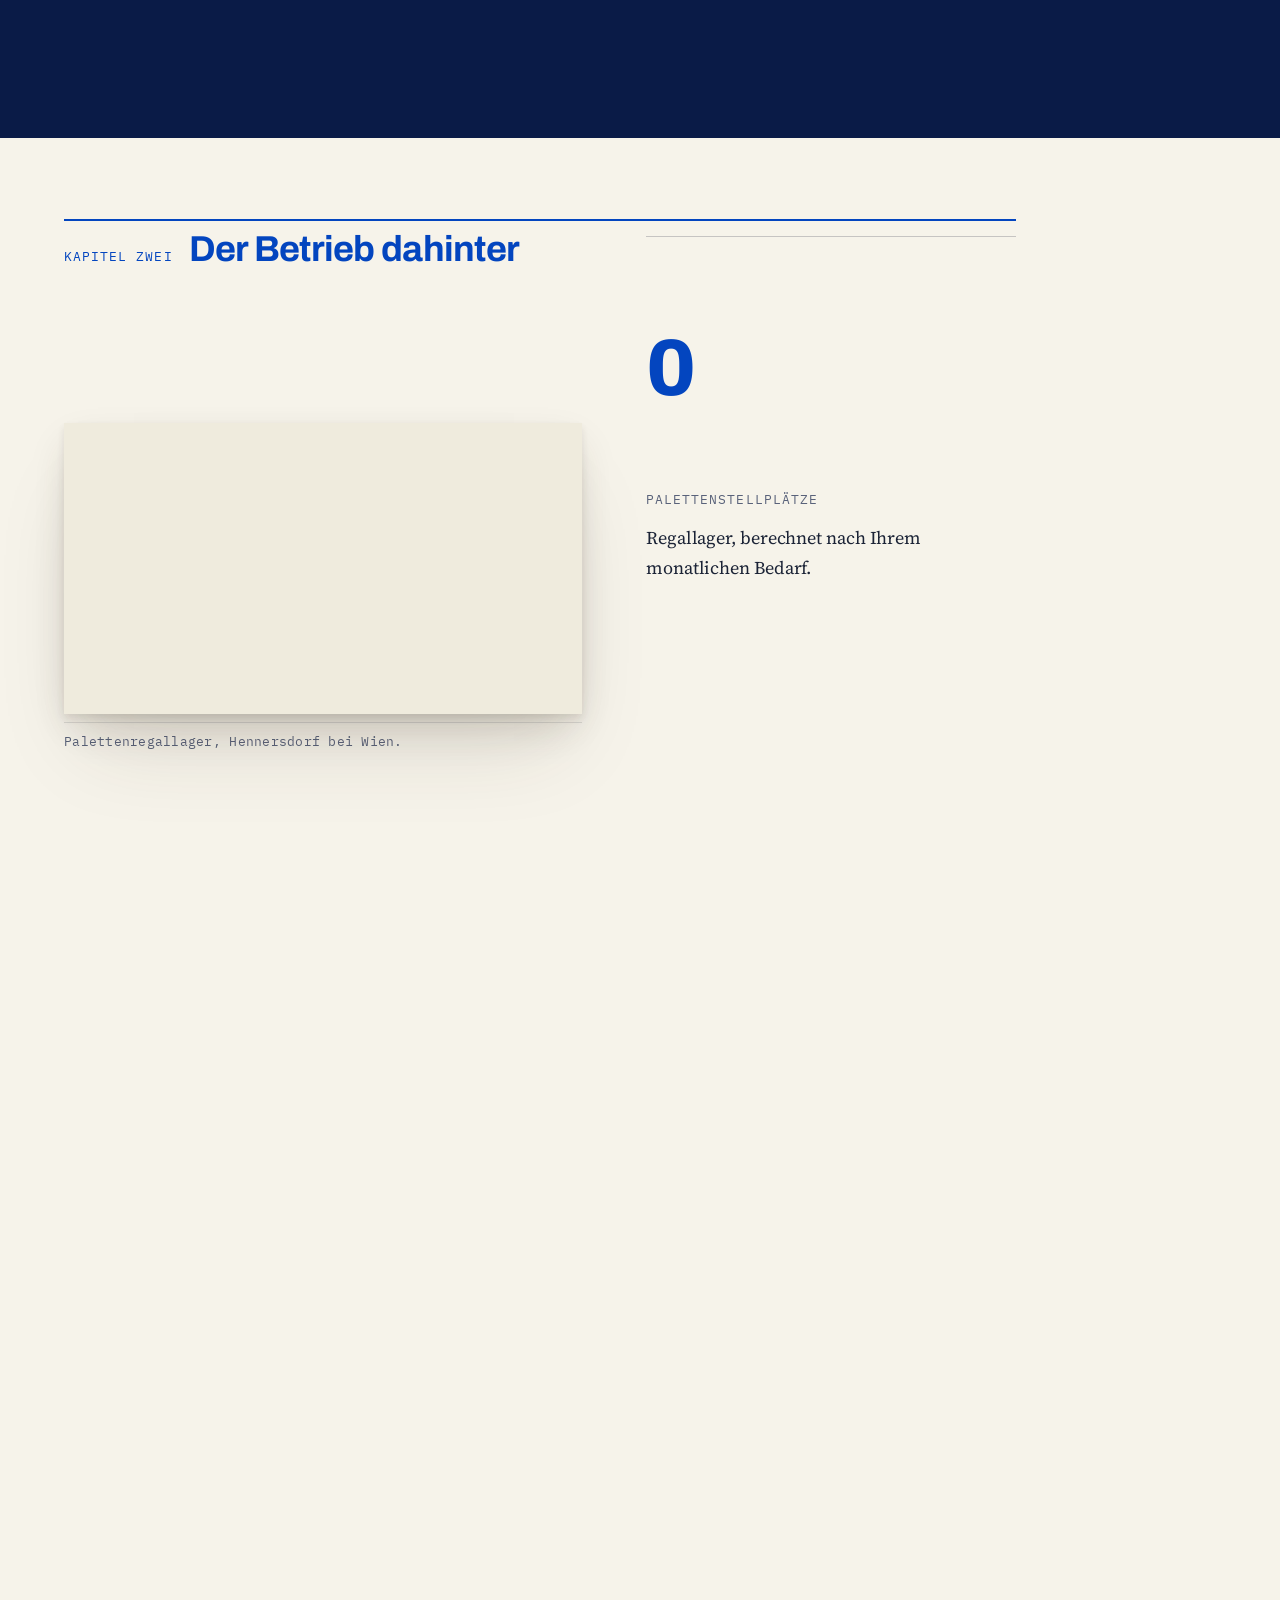
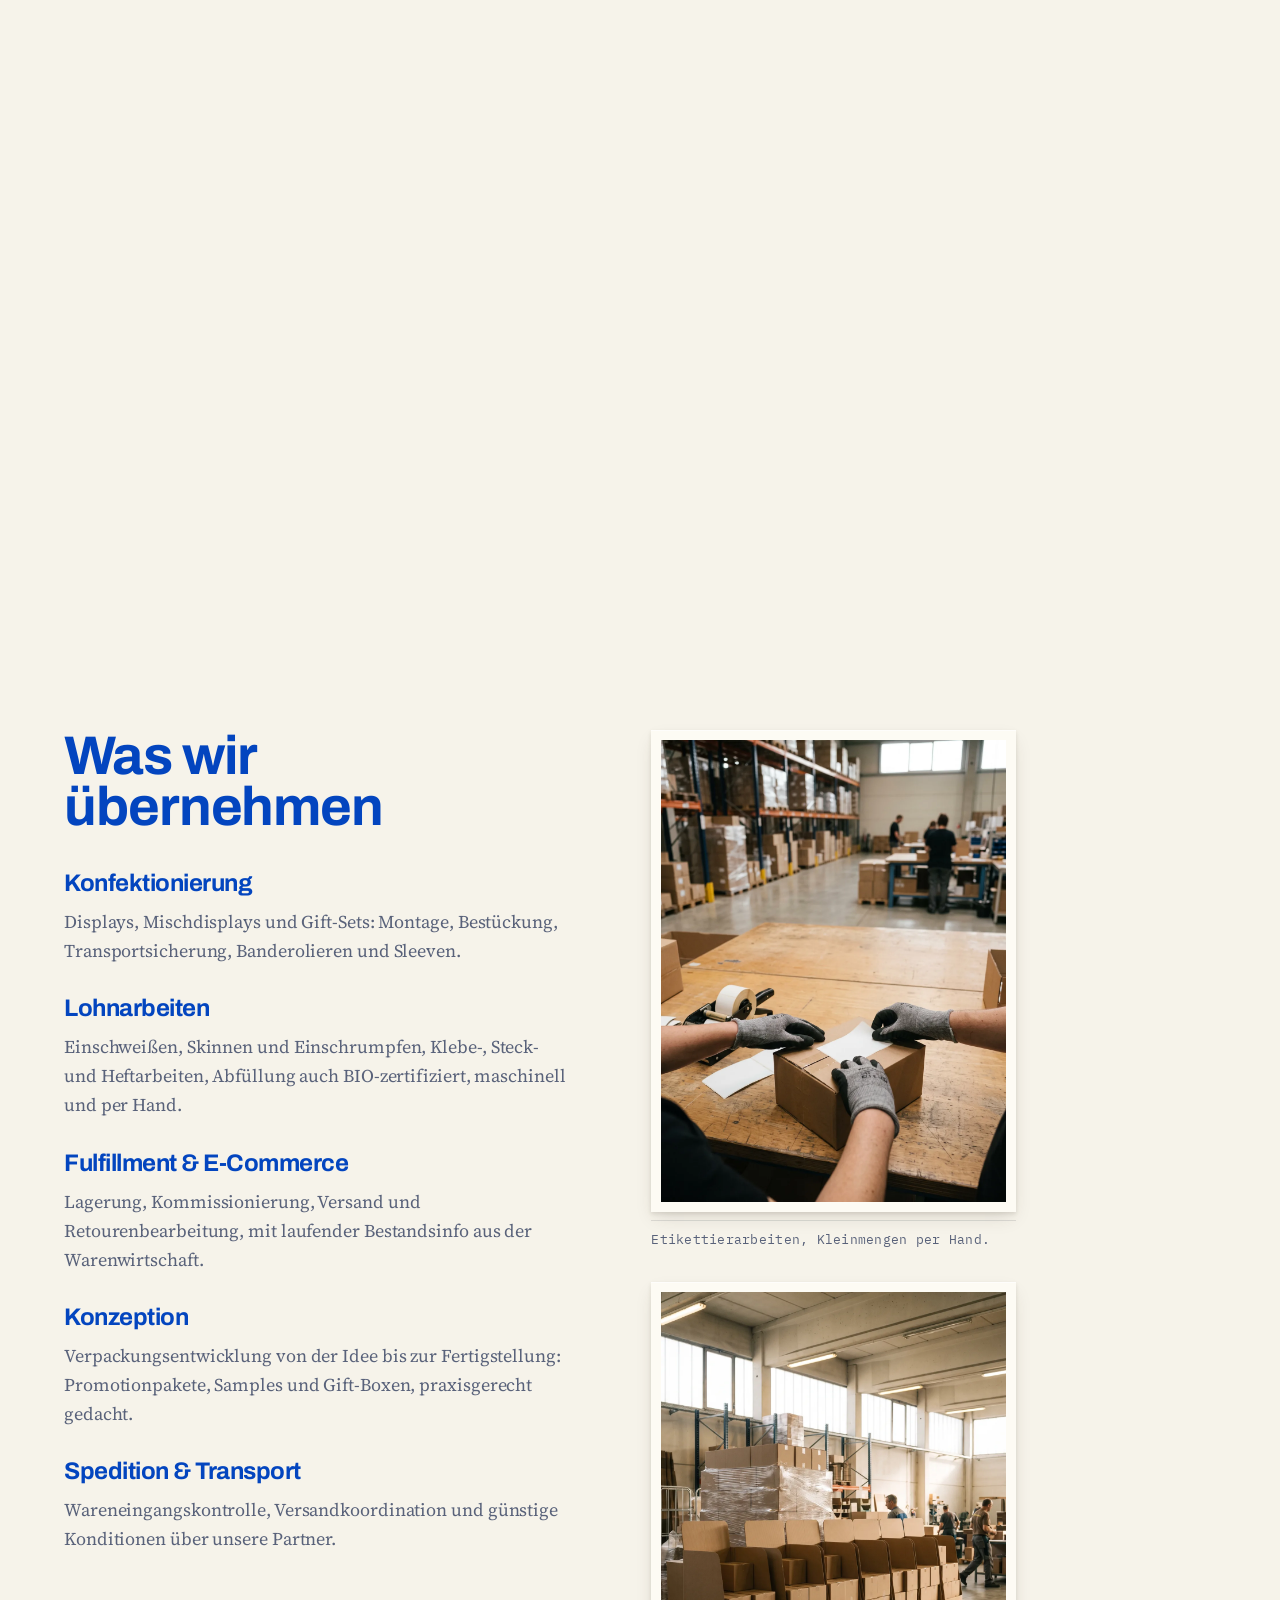
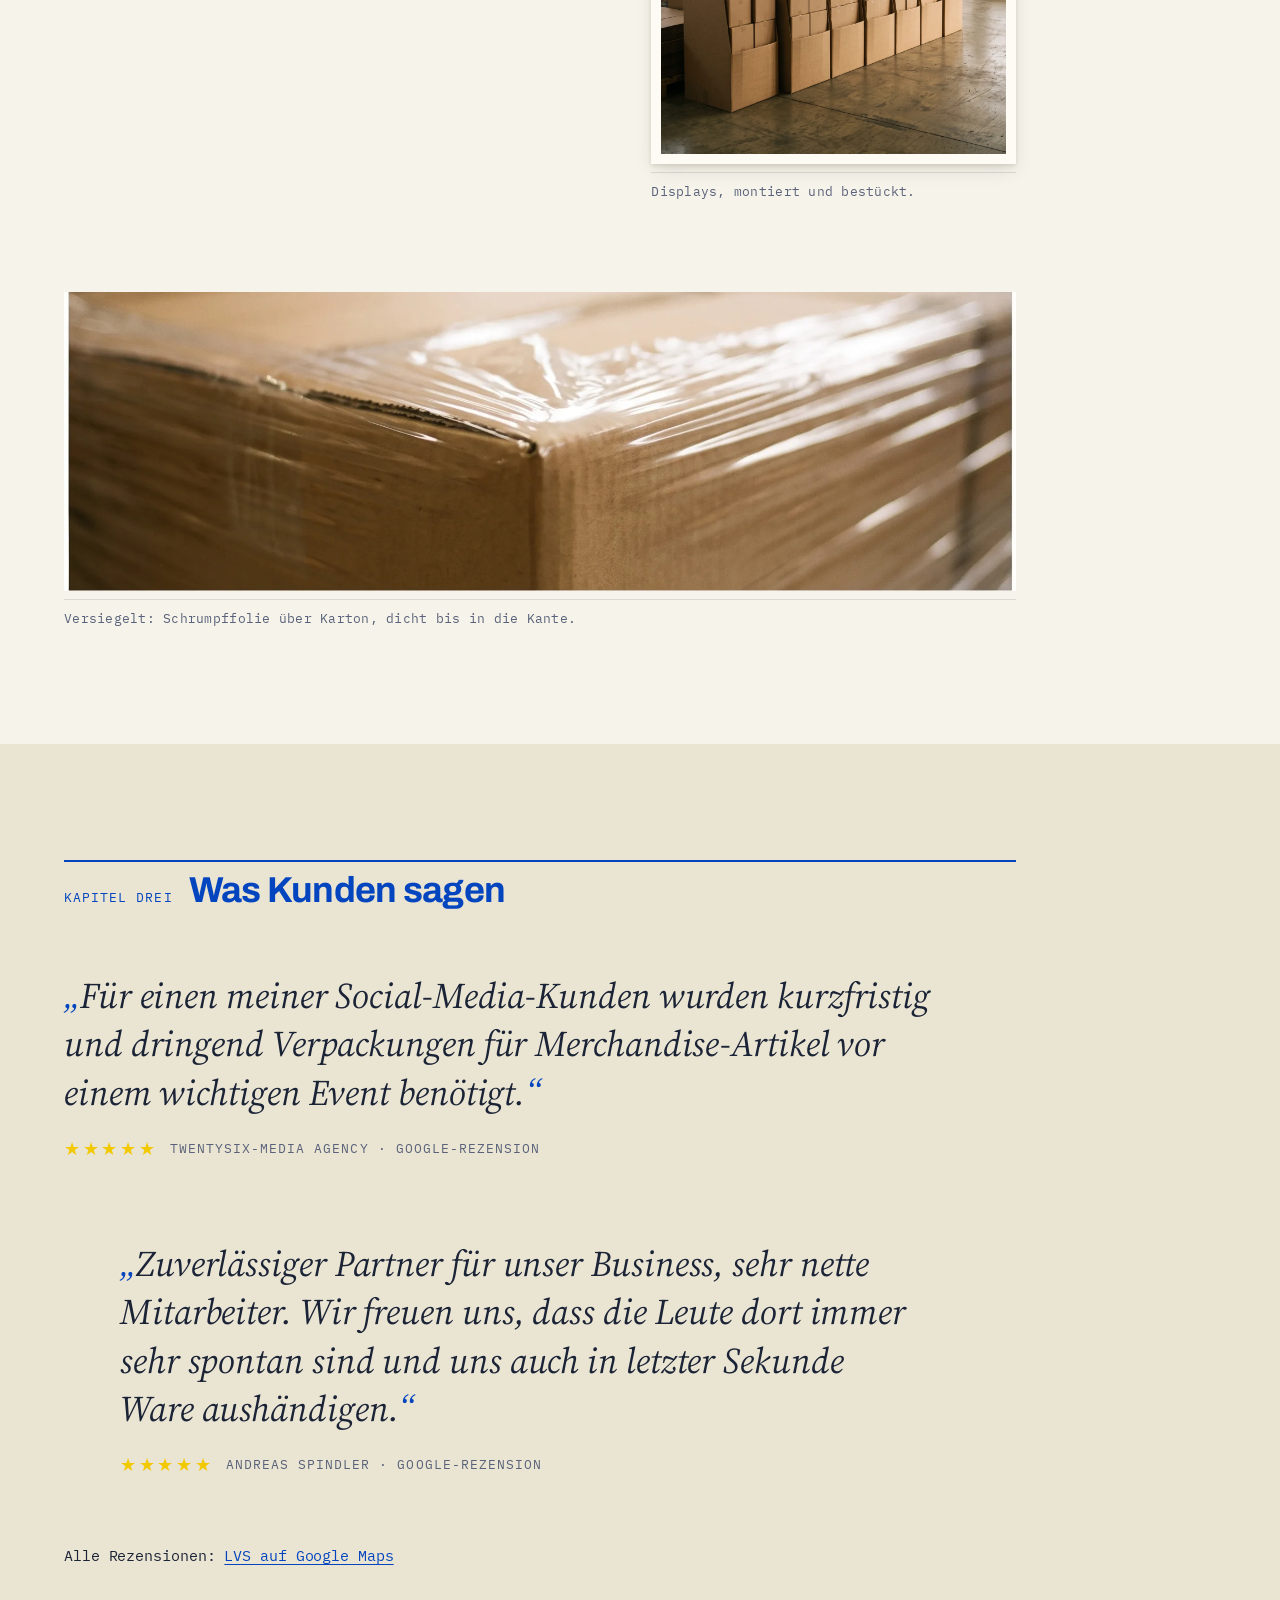
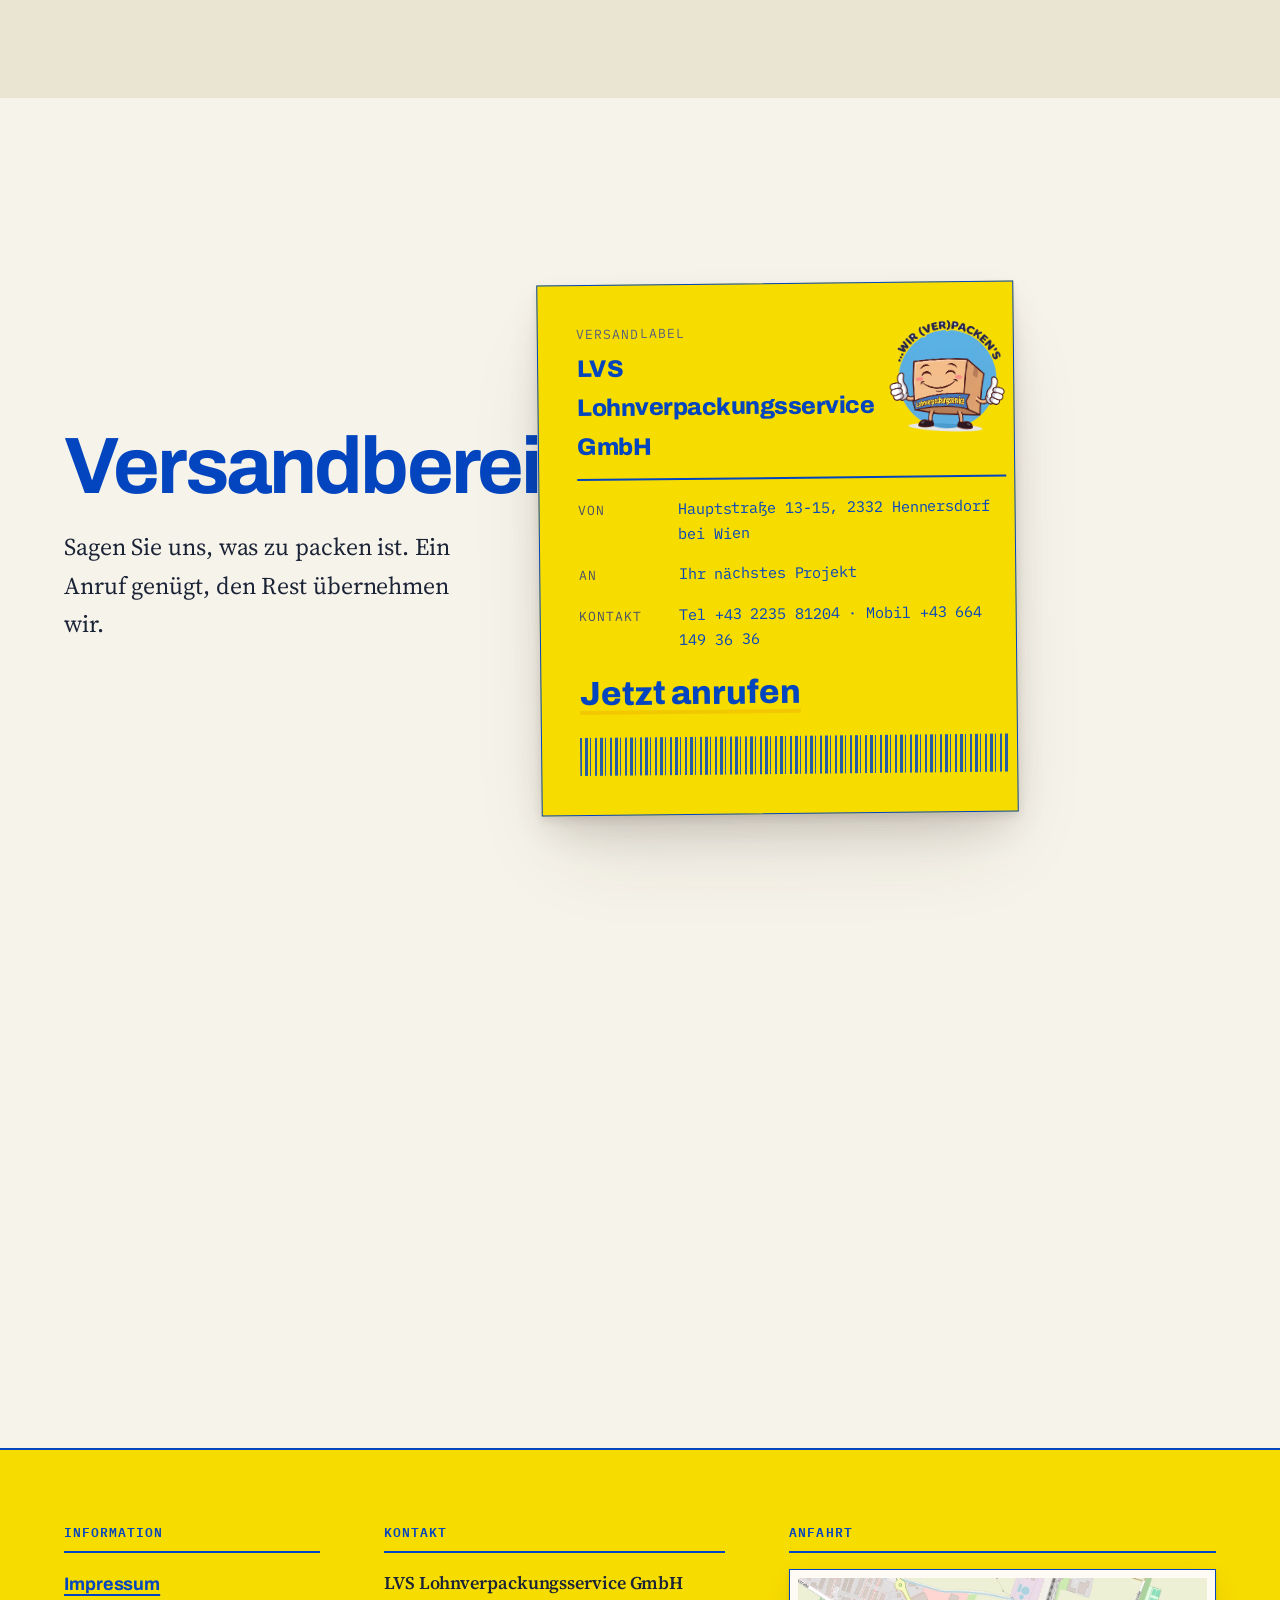
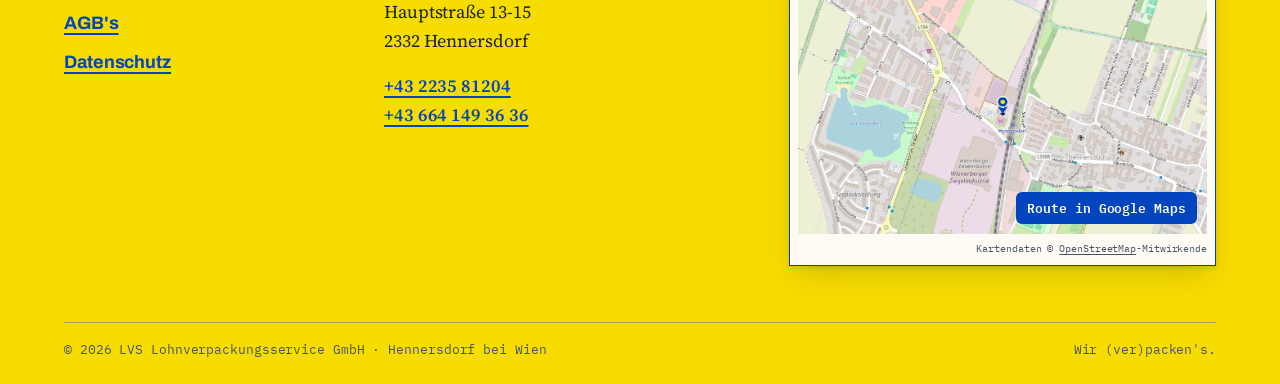
==== commit a3814812: "Kartenbild: Seitenverhältnis inline fixiert, site.css cache-busted Co-Authored-By: Claude Fable 5 <n" ====
--- a/index.html
+++ b/index.html
@@ -8,7 +8,7 @@
 <link rel="icon" href="data:image/svg+xml,<svg xmlns='http://www.w3.org/2000/svg' viewBox='0 0 32 32'><rect width='32' height='32' rx='6' fill='%230345BF'/><rect x='7' y='10' width='18' height='13' rx='2' fill='%23F7DC00'/><path d='M7 14h18' stroke='%230345BF' stroke-width='2'/></svg>">
 <link rel="stylesheet" href="assets/fonts.css">
 <link rel="stylesheet" href="scrollcraft.css">
-<link rel="stylesheet" href="site.css">
+<link rel="stylesheet" href="site.css?v=3">
 <style>
   /* ================= Startseite (Tokens + gemeinsames Vokabular: site.css) == */
 
@@ -570,7 +570,7 @@
       <h2>Anfahrt</h2>
       <div class="map-frame">
         <a class="map-still" href="https://maps.app.goo.gl/fFtZ2HsNawn8JC3C9" rel="noopener" target="_blank">
-          <img src="assets/karte.webp" width="1000" height="625" alt="Karte: LVS Lohnverpackungsservice, Hauptstraße 13-15, 2332 Hennersdorf" loading="lazy">
+          <img src="assets/karte.webp" width="1000" height="625" style="width:100%;height:auto;aspect-ratio:1000/625;object-fit:cover" alt="Karte: LVS Lohnverpackungsservice, Hauptstraße 13-15, 2332 Hennersdorf" loading="lazy">
           <span>Route in Google Maps</span>
         </a>
         <p class="map-attrib">Kartendaten © <a href="https://www.openstreetmap.org/copyright" rel="noopener" target="_blank">OpenStreetMap</a>-Mitwirkende</p>
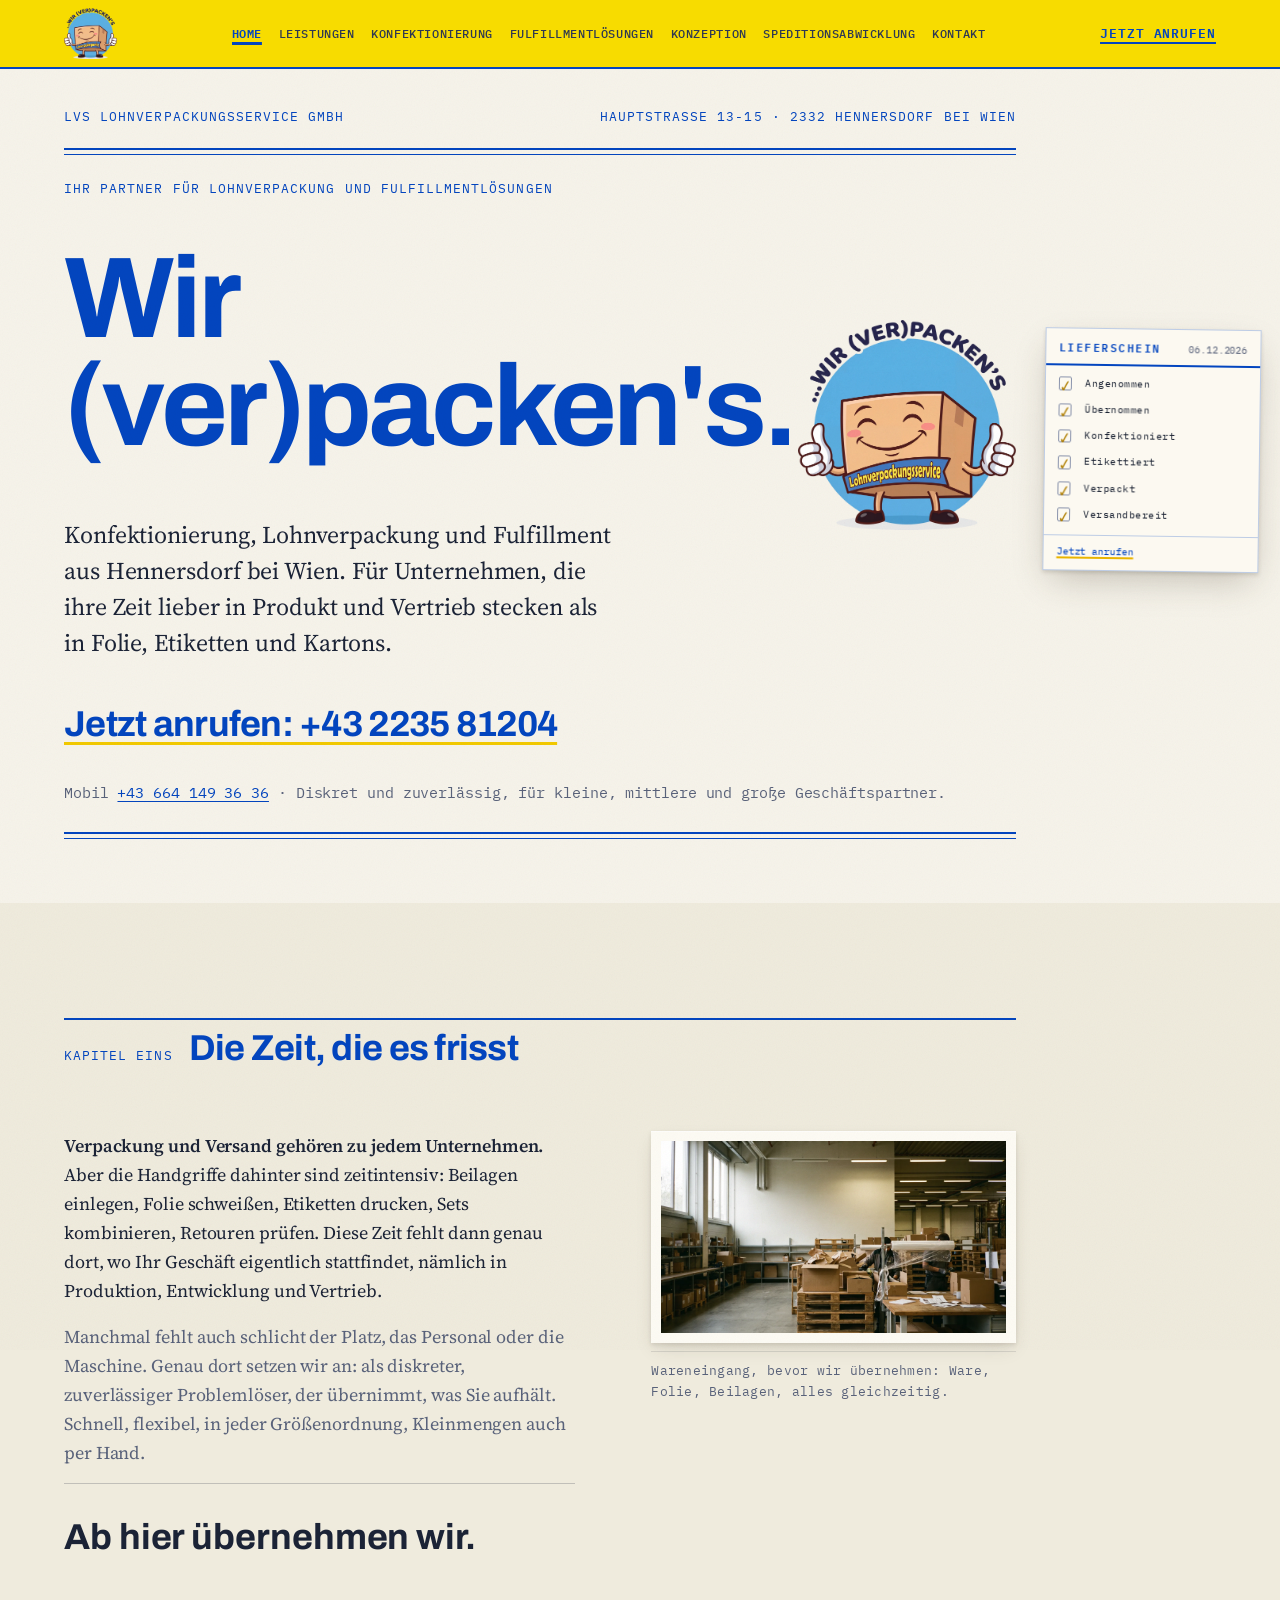
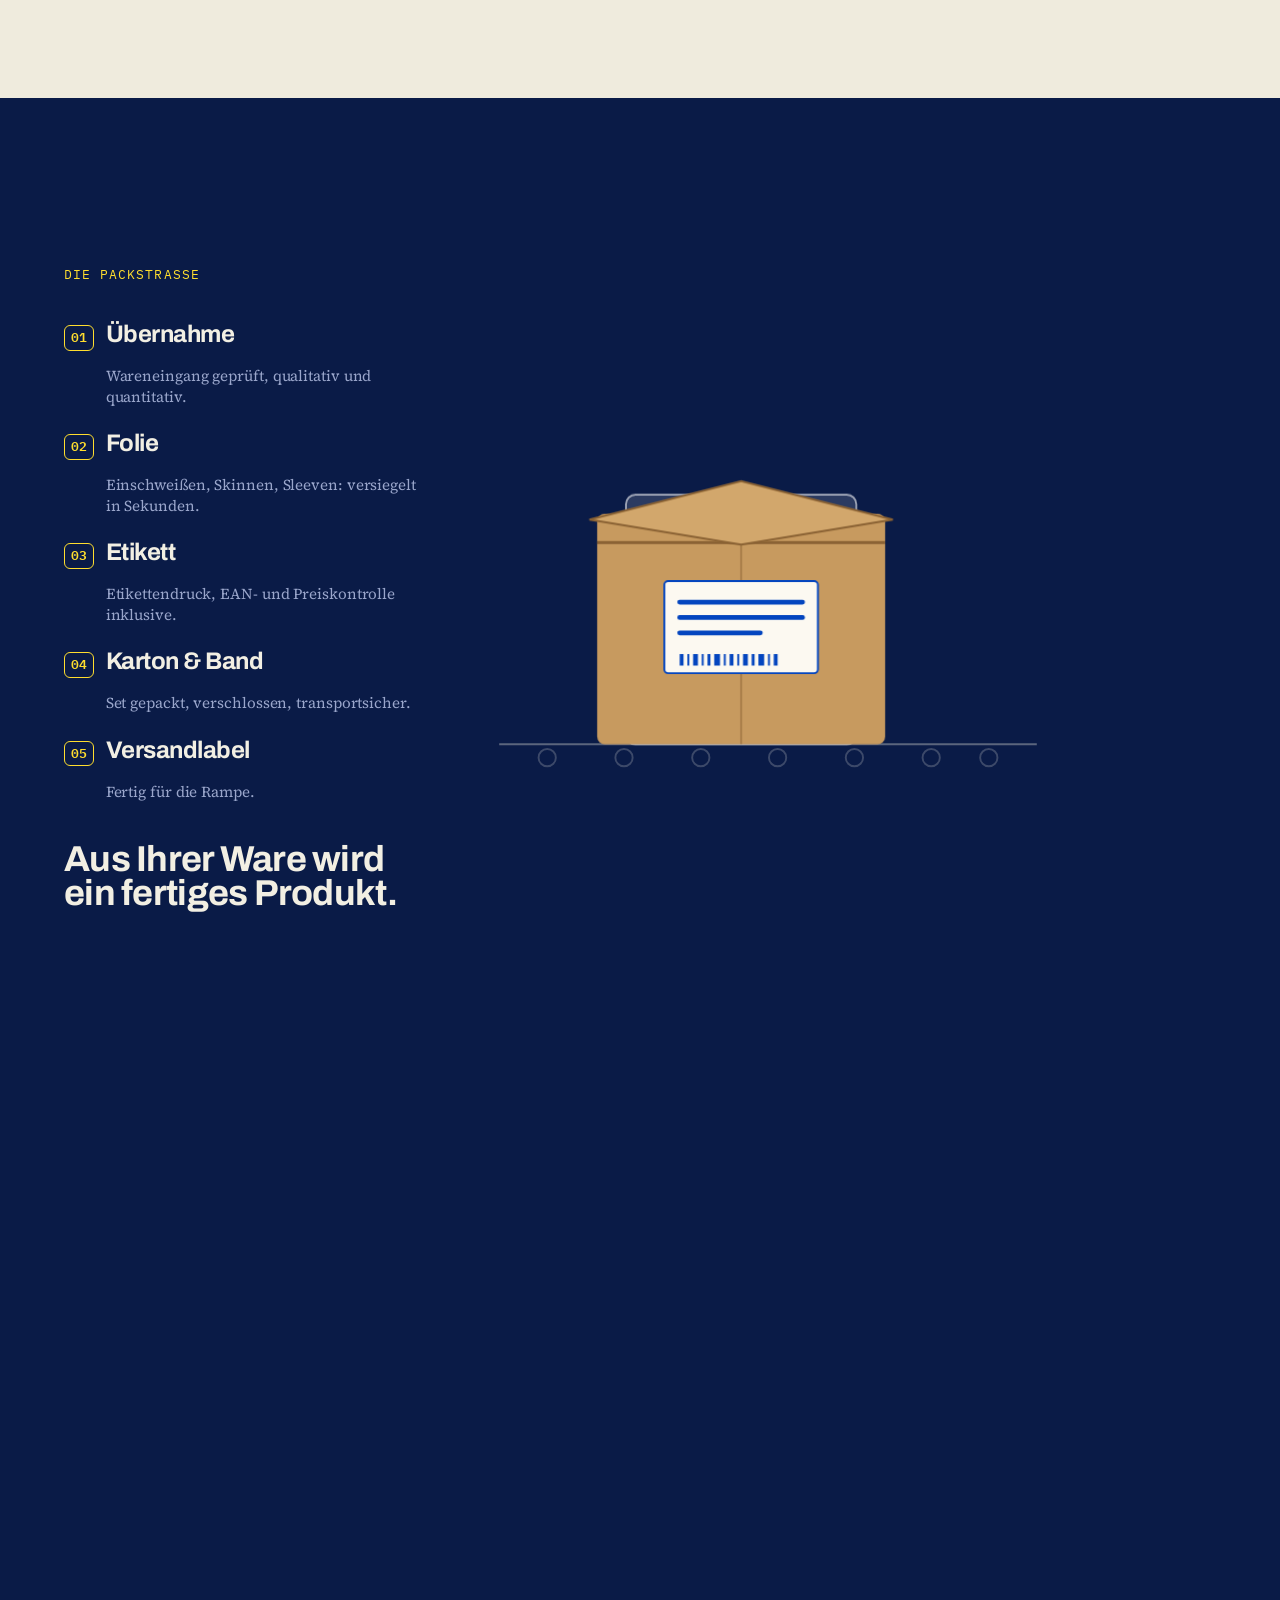
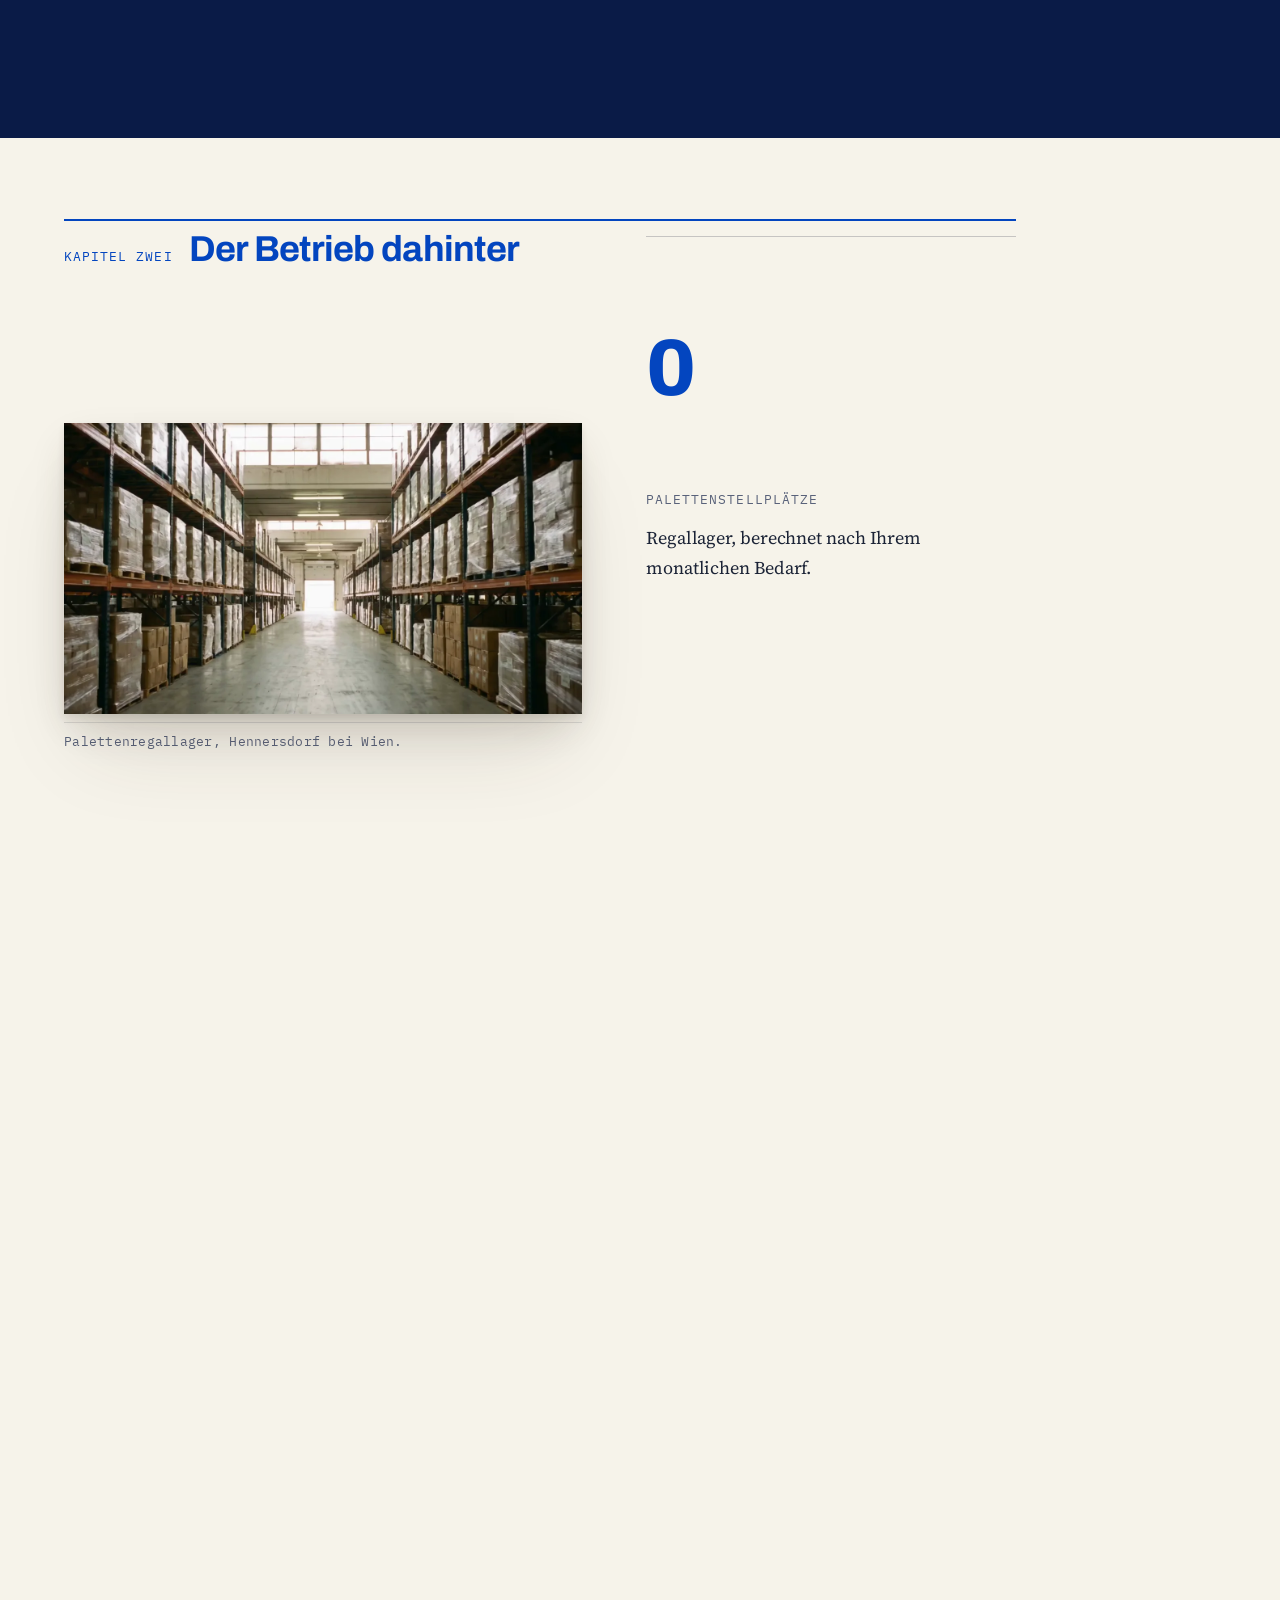
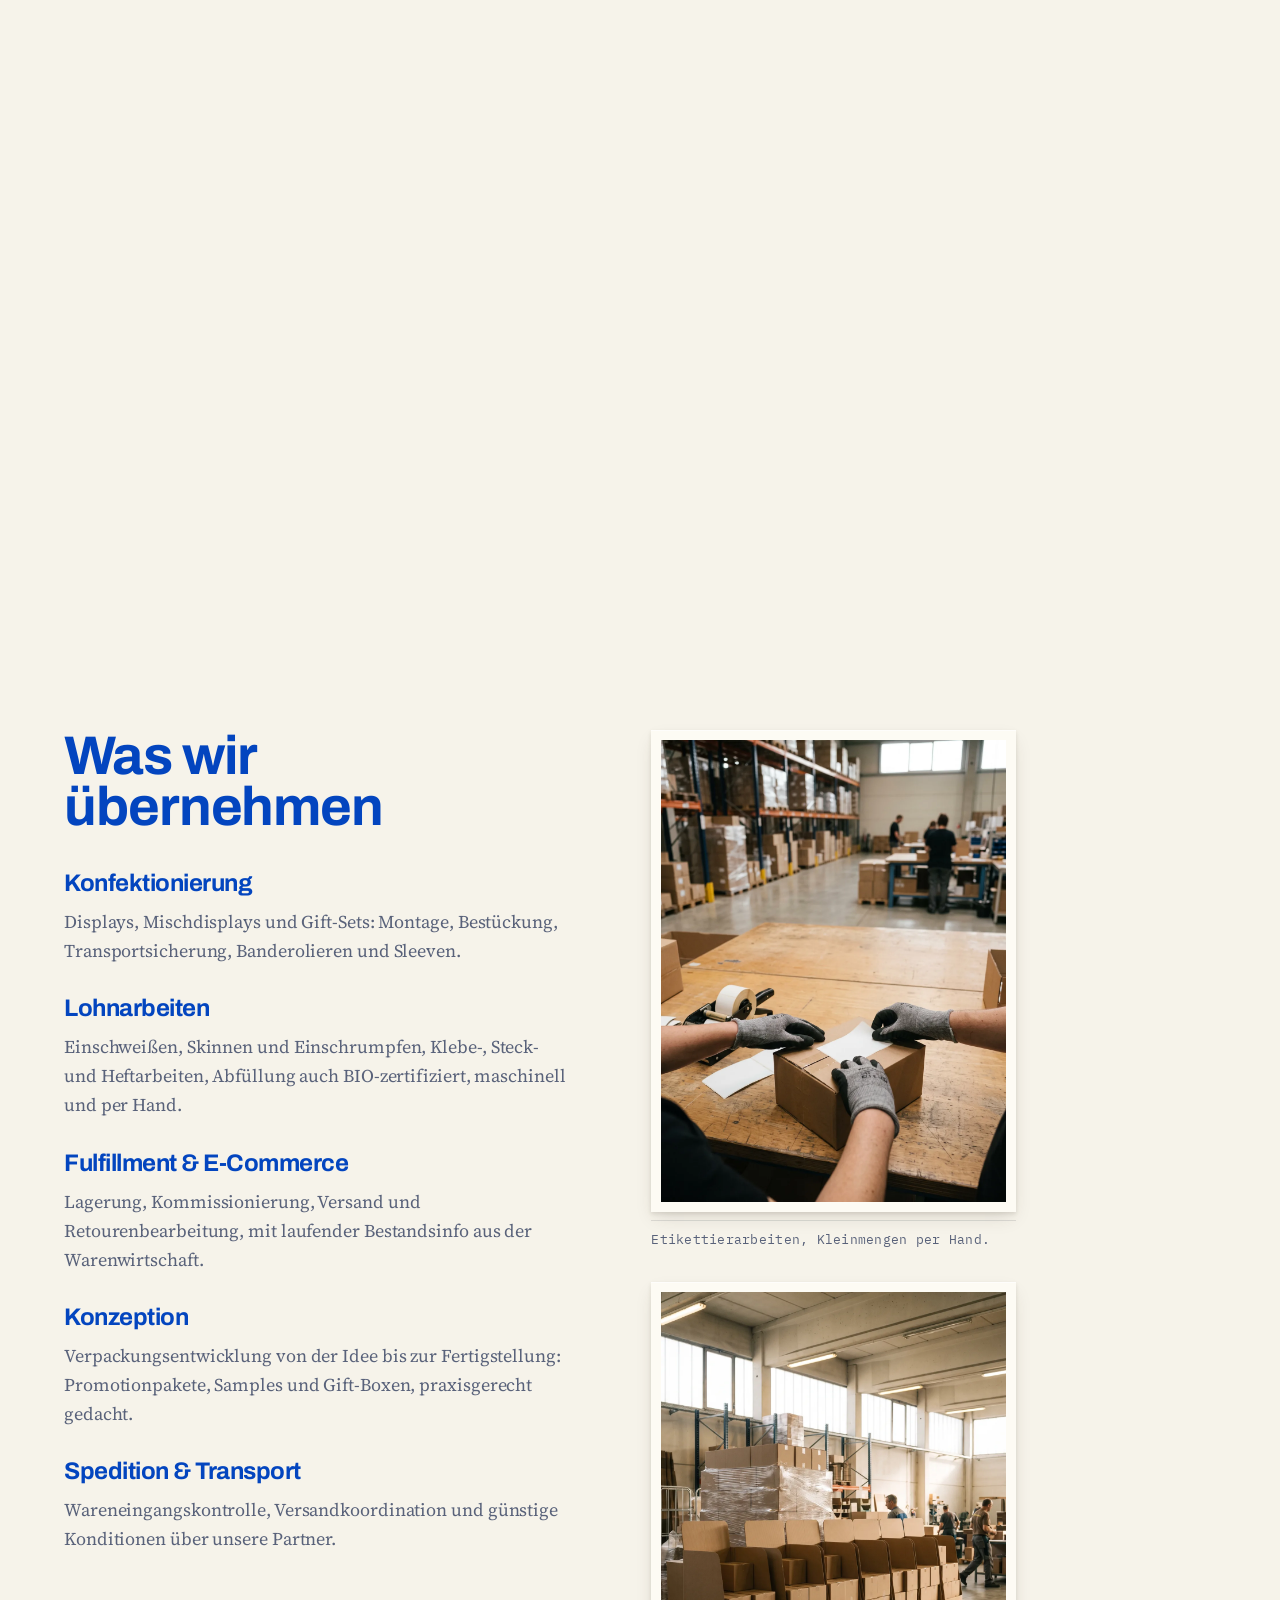
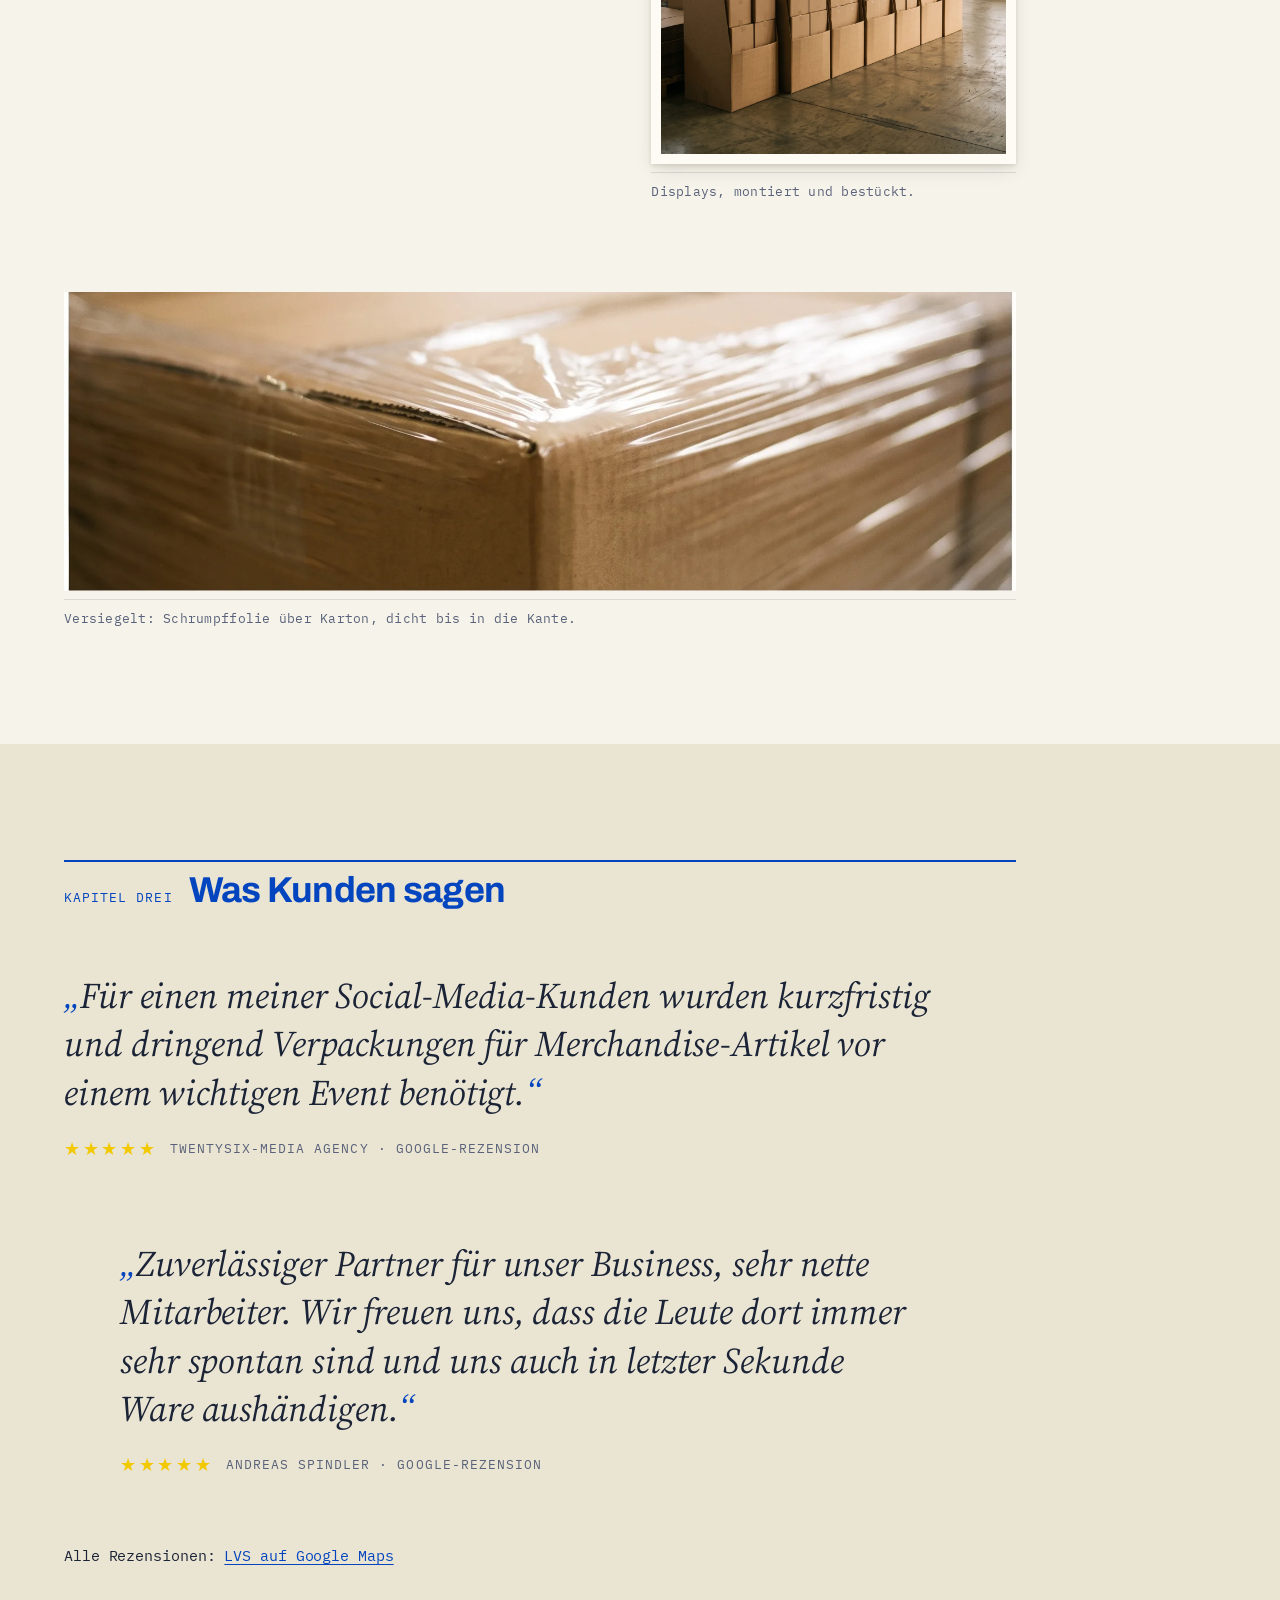
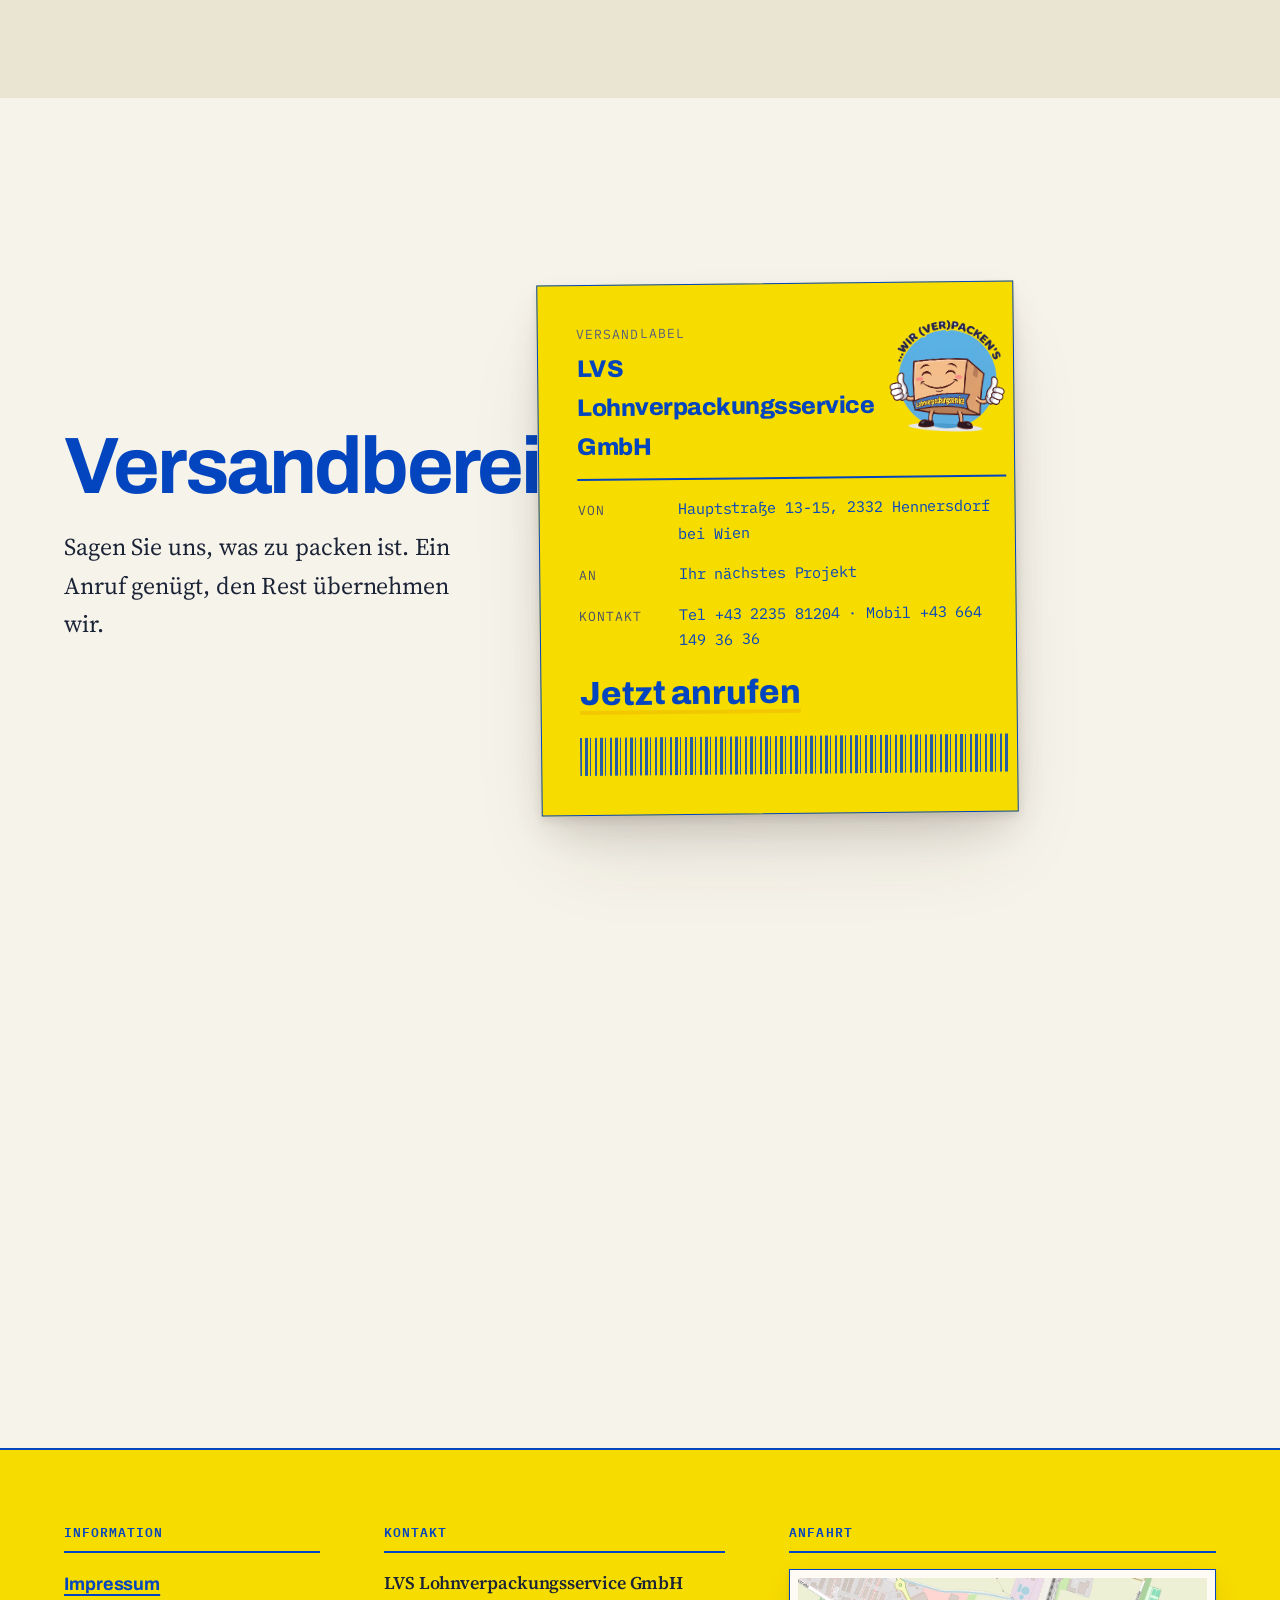
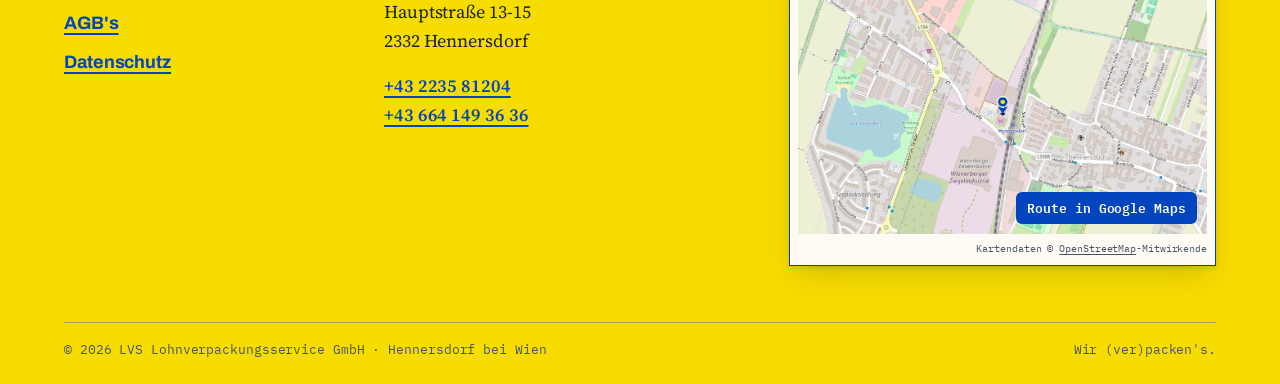
==== commit 1ed6d3f5: "Favicon: echtes Logo auf Gelb statt generischem Paket-Icon Co-Authored-By: Claude Fable 5 <noreply@a" ====
--- a/index.html
+++ b/index.html
@@ -5,7 +5,9 @@
 <meta name="viewport" content="width=device-width, initial-scale=1, viewport-fit=cover">
 <title>LVS Lohnverpackungsservice · Konfektionierung &amp; Fulfillment, Hennersdorf bei Wien</title>
 <meta name="description" content="Konfektionierung, Lohnverpackung und Fulfillment aus Hennersdorf bei Wien. LVS Lohnverpackungsservice GmbH: Wir (ver)packen's.">
-<link rel="icon" href="data:image/svg+xml,<svg xmlns='http://www.w3.org/2000/svg' viewBox='0 0 32 32'><rect width='32' height='32' rx='6' fill='%230345BF'/><rect x='7' y='10' width='18' height='13' rx='2' fill='%23F7DC00'/><path d='M7 14h18' stroke='%230345BF' stroke-width='2'/></svg>">
+<link rel="icon" type="image/png" sizes="32x32" href="assets/favicon-32.png">
+<link rel="icon" type="image/png" sizes="192x192" href="assets/favicon-192.png">
+<link rel="apple-touch-icon" href="assets/favicon-180.png">
 <link rel="stylesheet" href="assets/fonts.css">
 <link rel="stylesheet" href="scrollcraft.css">
 <link rel="stylesheet" href="site.css?v=3">
